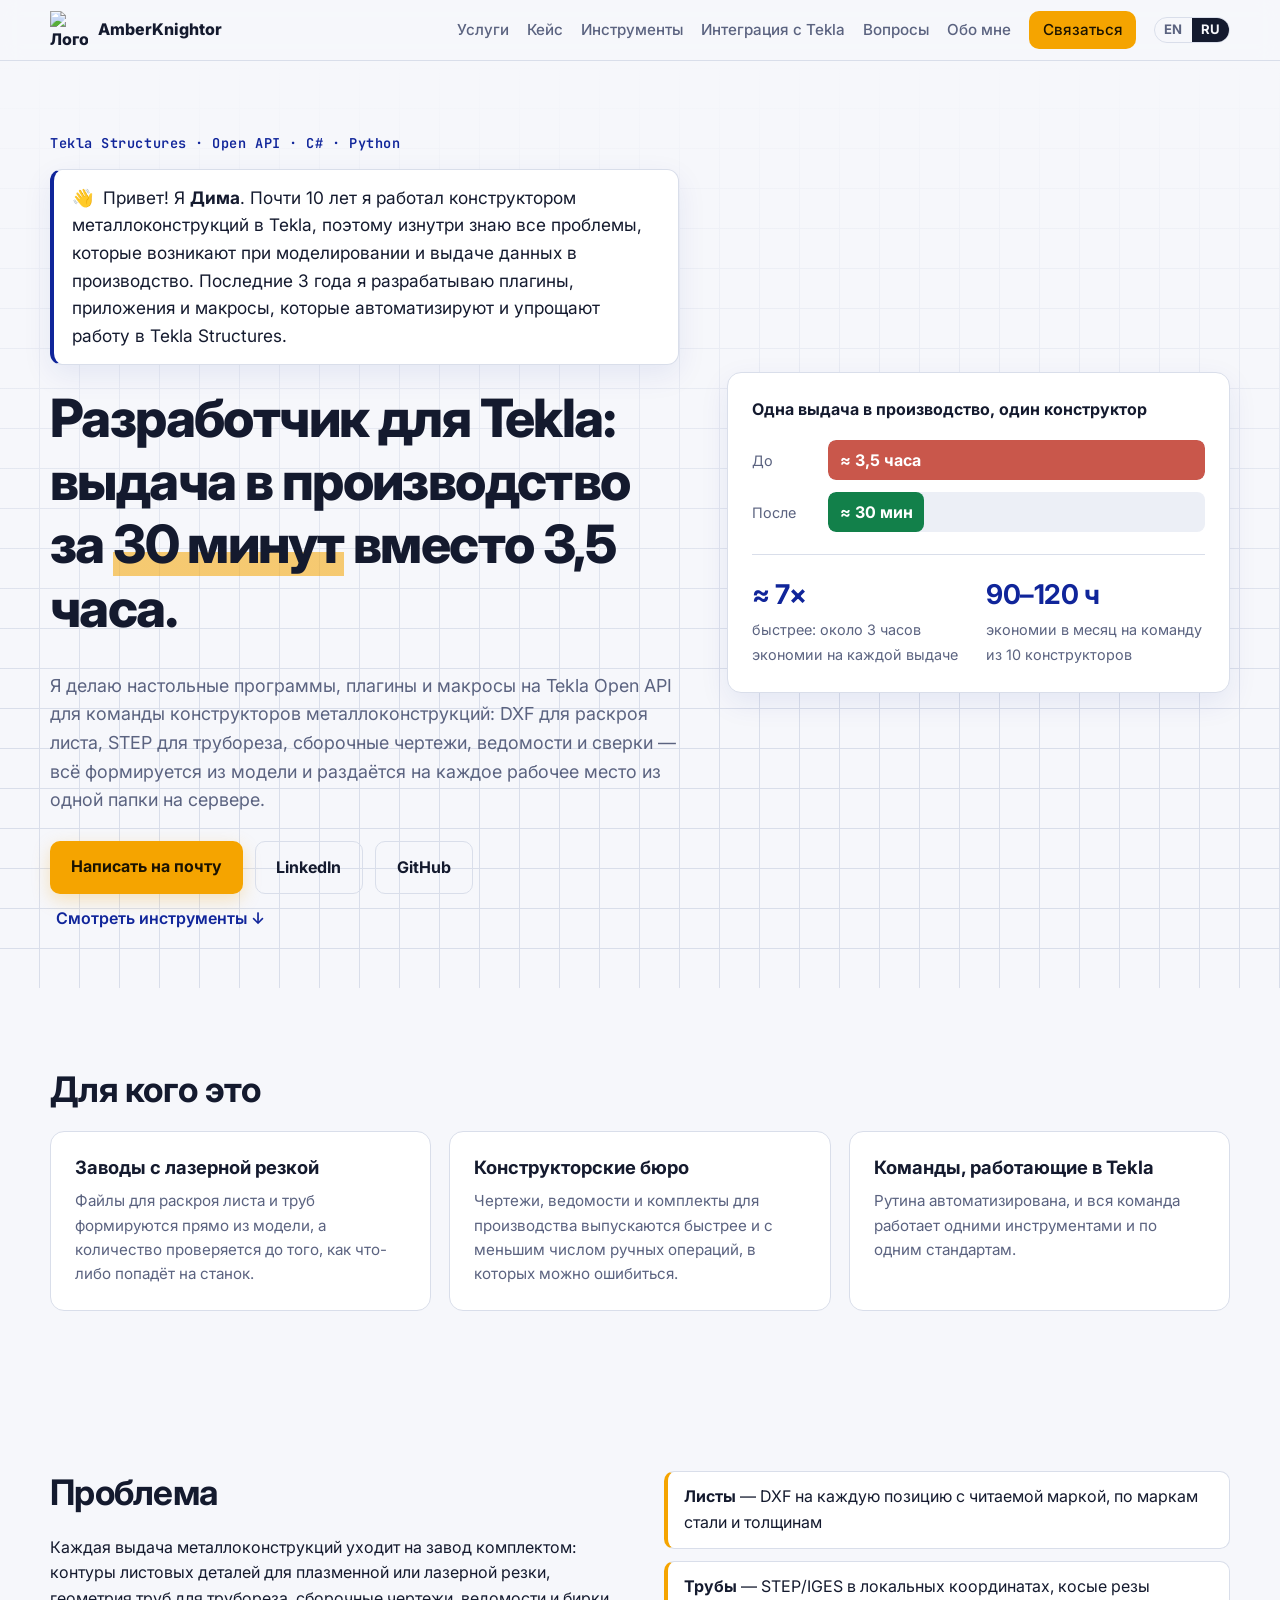
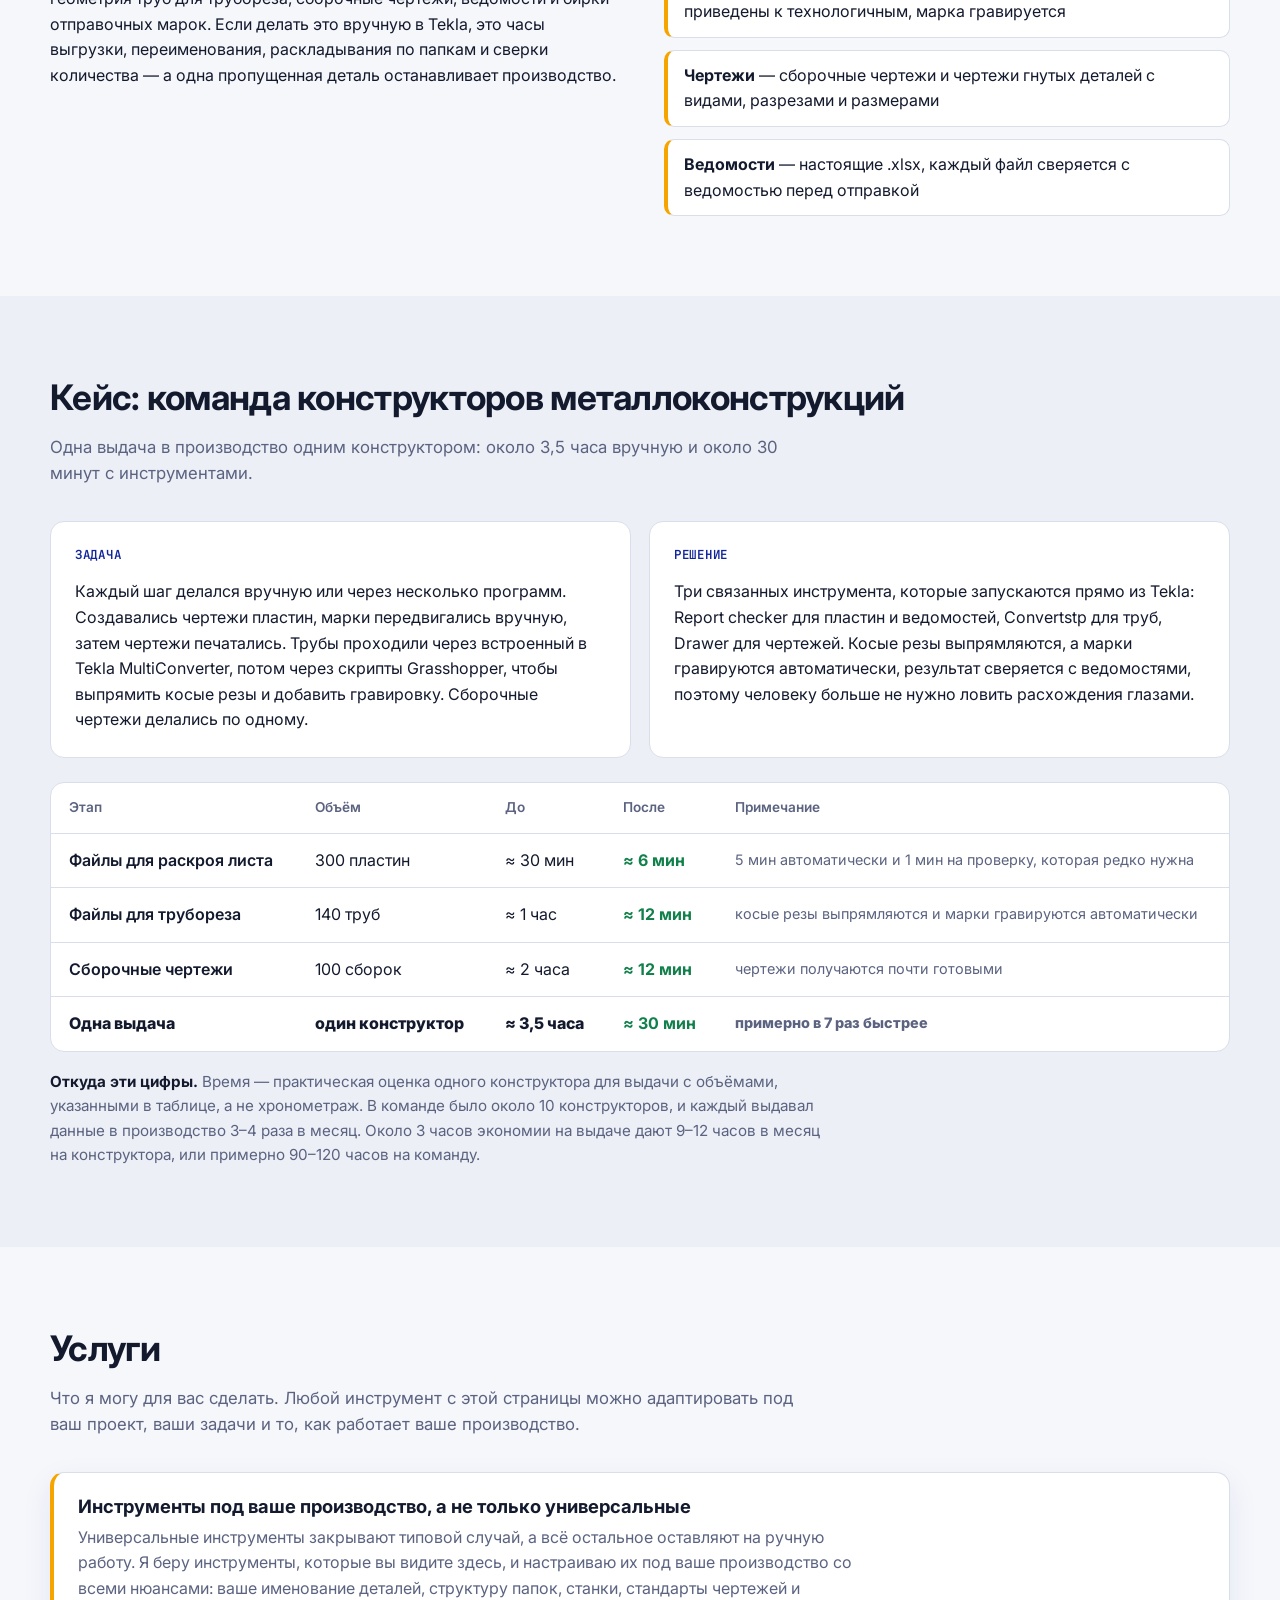
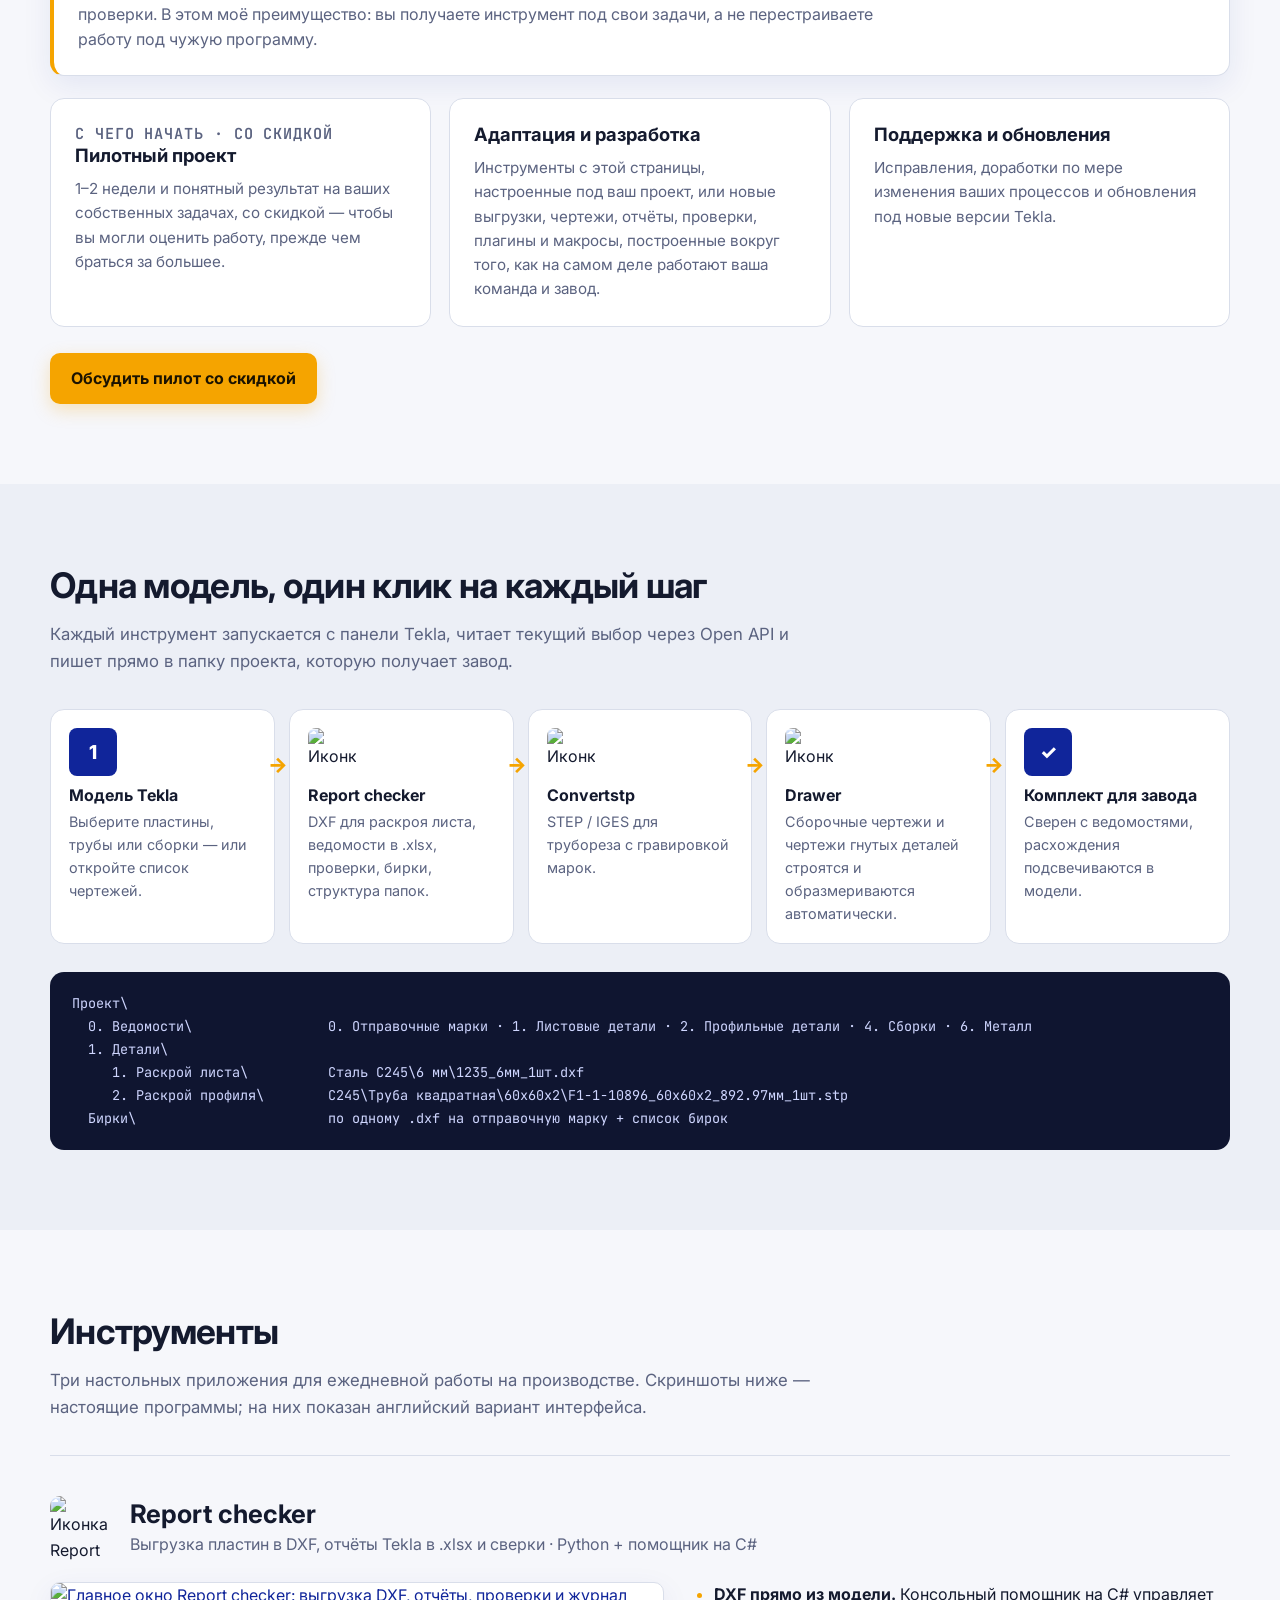
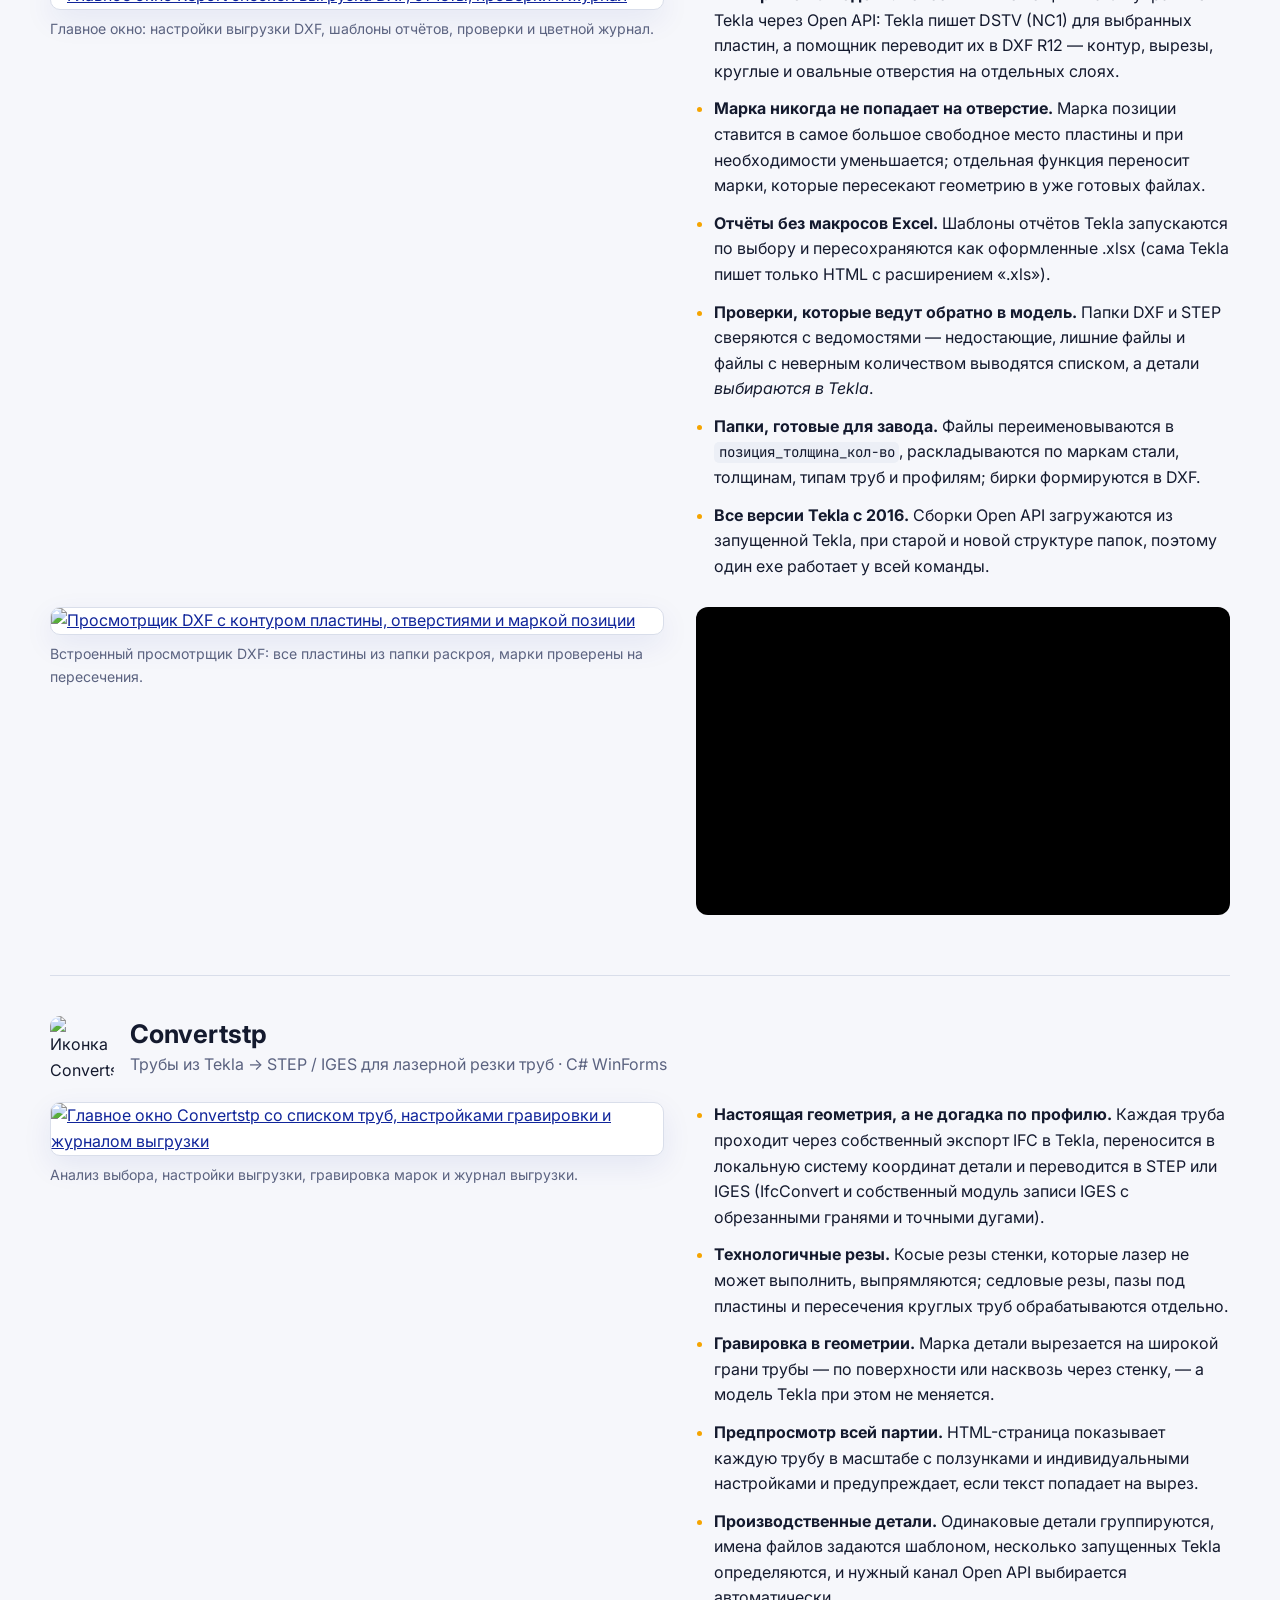
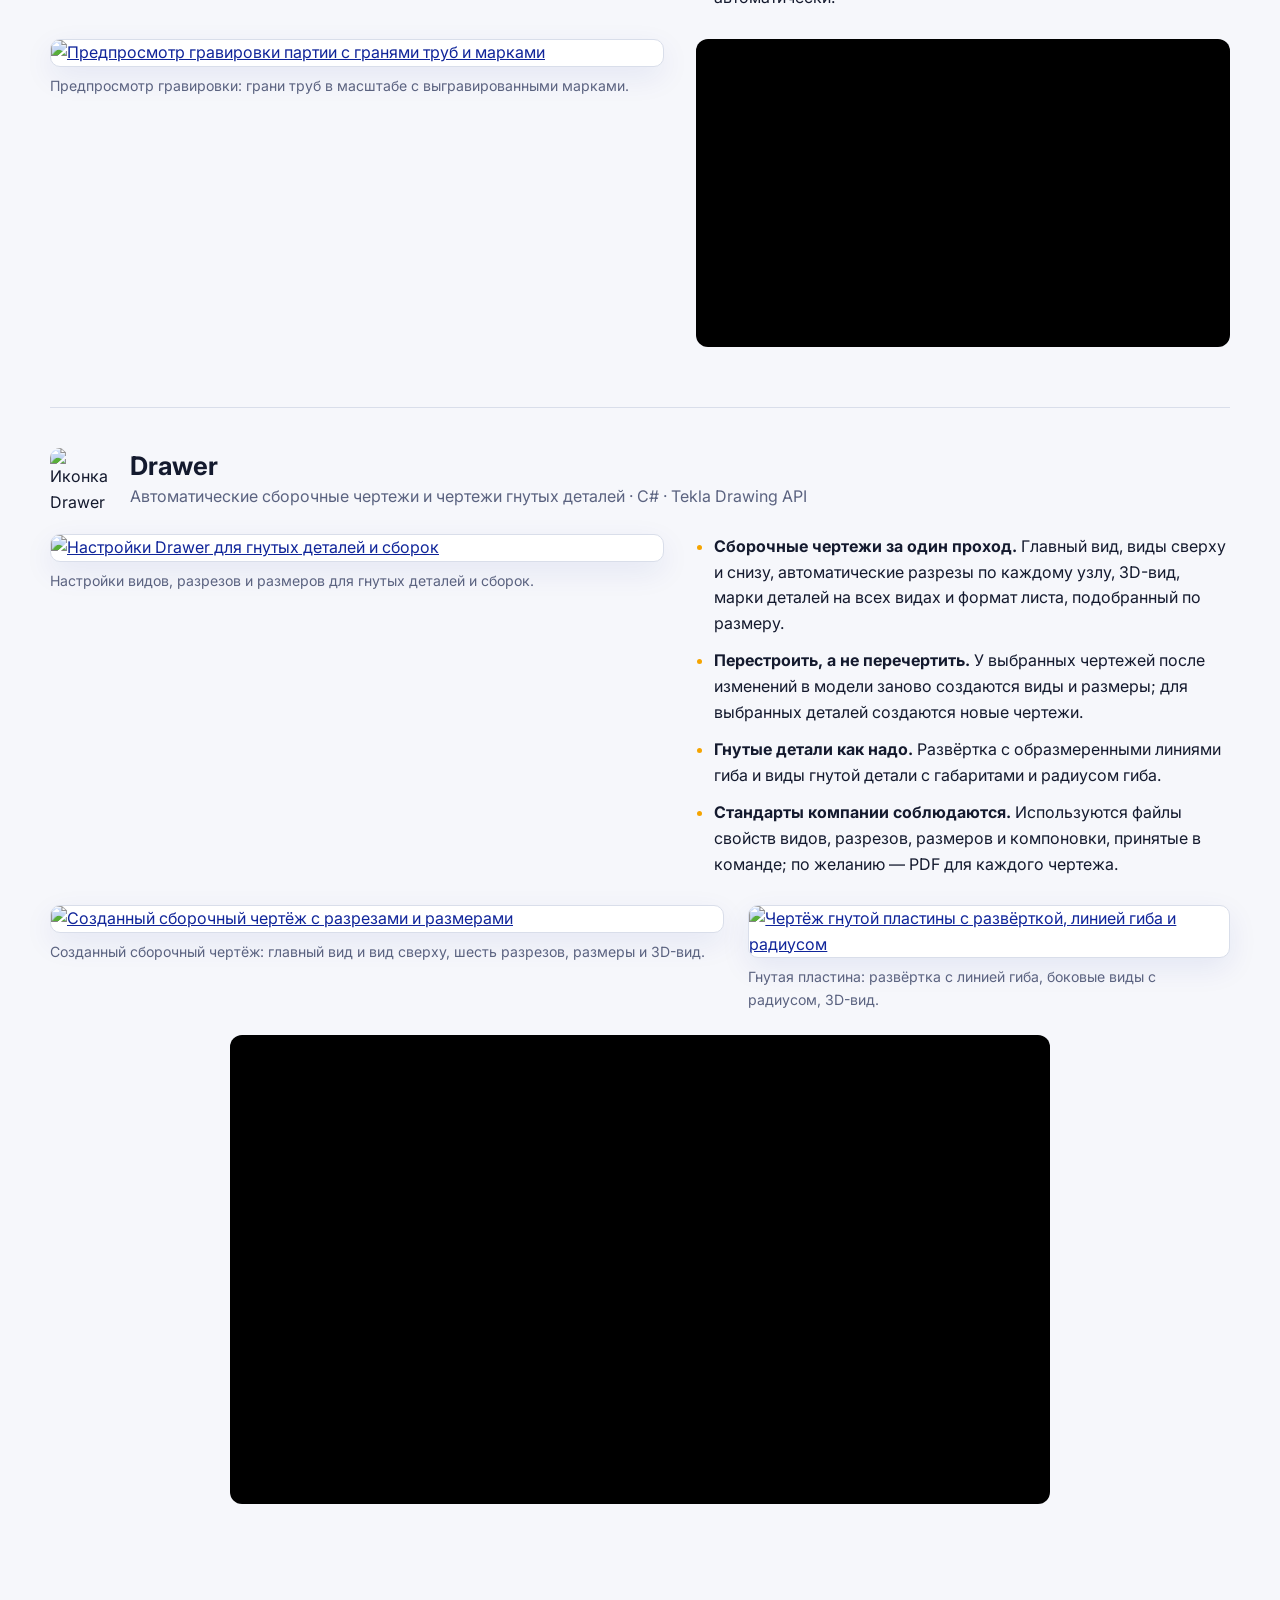
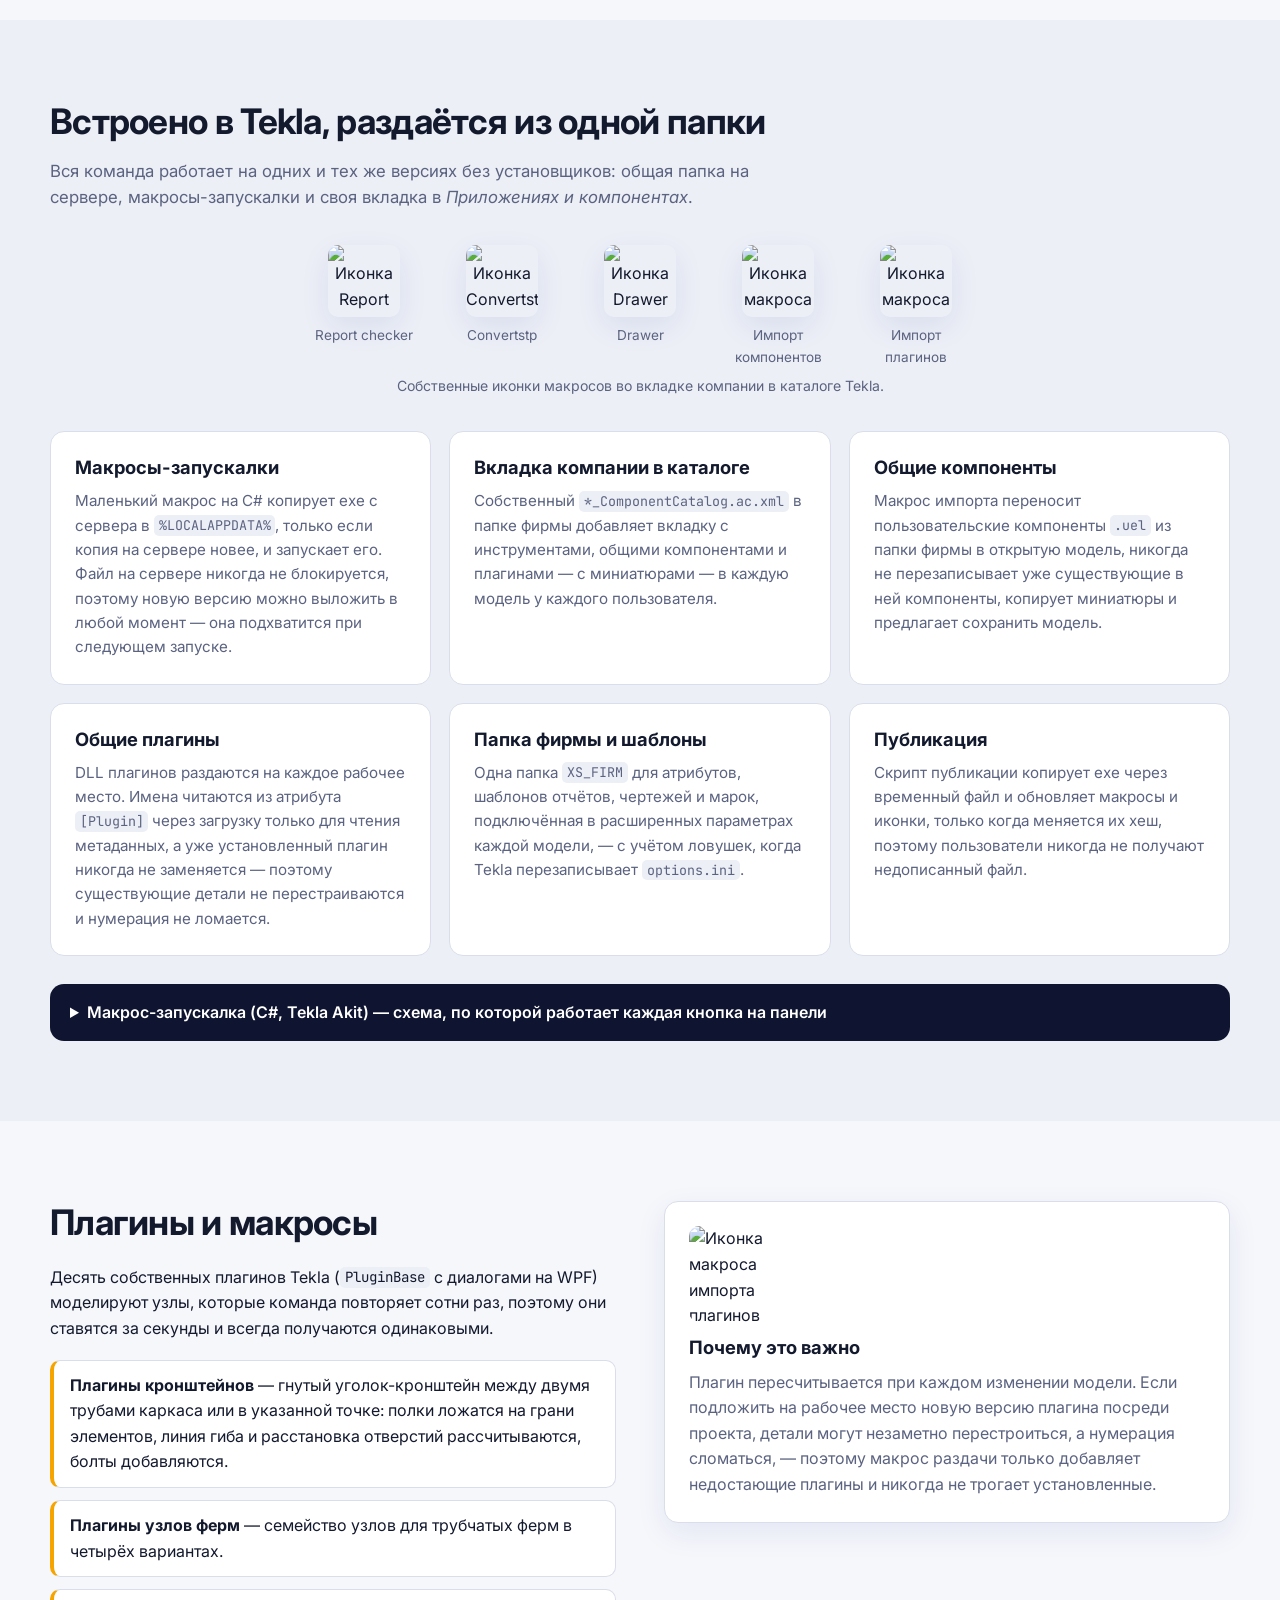
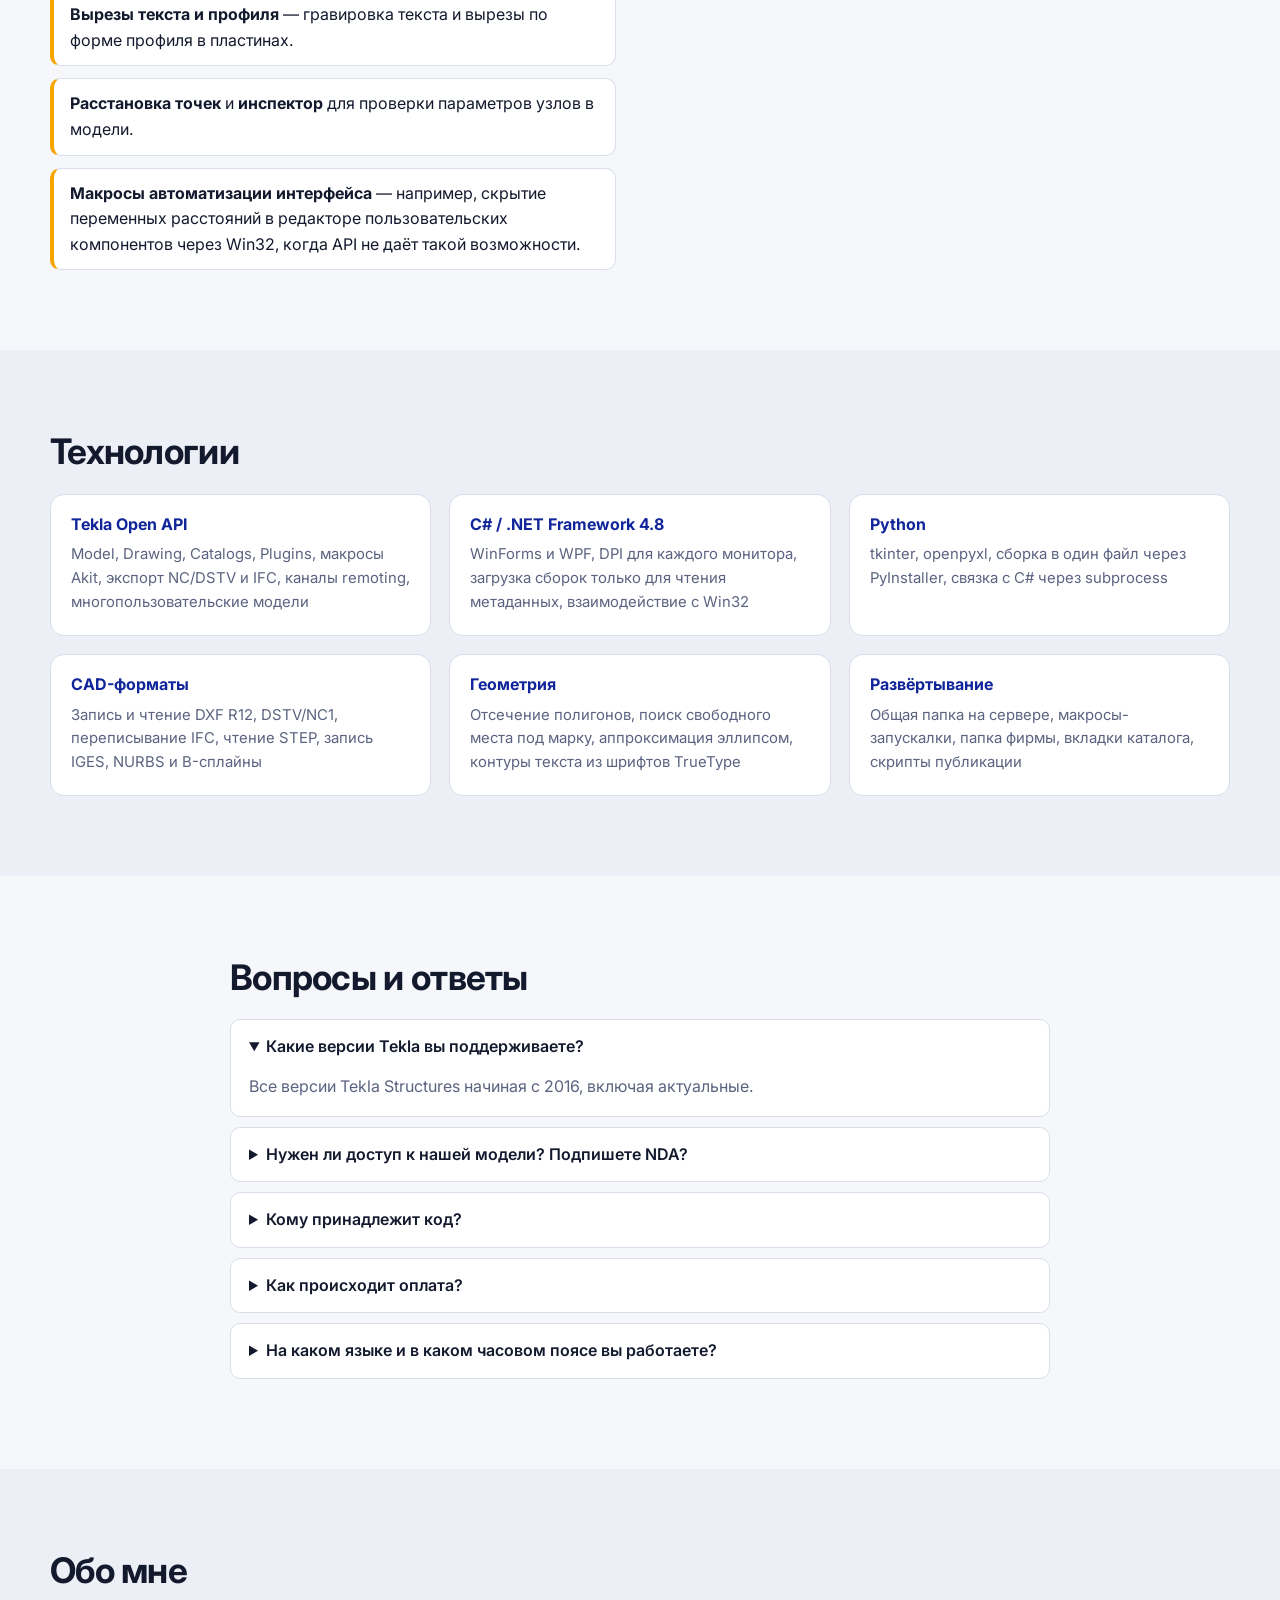
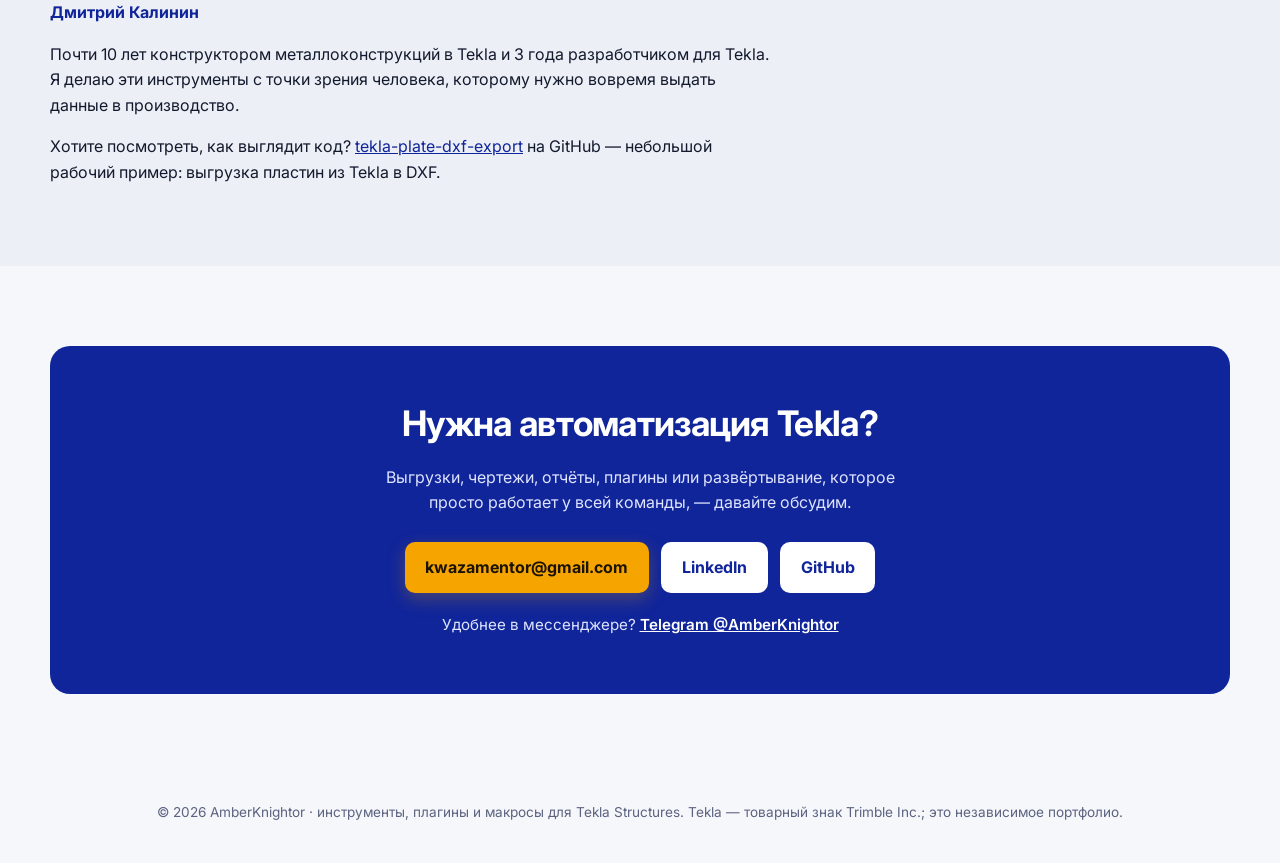
==== ru/index.html @ 1c32ca84 "Russian version with EN/RU switch; release figures set to 30 minutes Co-Authored-By: Claude Opus 5.5" ====
<!doctype html>
<html lang="ru">
<head>
<meta charset="utf-8">
<meta name="viewport" content="width=device-width, initial-scale=1">
<title>AmberKnightor — разработчик для Tekla Structures</title>
<meta name="description" content="Инструменты, плагины и макросы на Tekla Open API, которые сокращают выдачу в производство примерно с 3,5 часа до 30 минут на одного конструктора.">
<meta property="og:title" content="AmberKnightor — разработчик для Tekla Structures">
<meta property="og:description" content="Инструменты, плагины и макросы на Tekla Open API: выдача в производство примерно за 30 минут вместо 3,5 часа на одного конструктора.">
<link rel="canonical" href="https://amberknightor.github.io/ru/">
<link rel="alternate" hreflang="en" href="https://amberknightor.github.io/">
<link rel="alternate" hreflang="ru" href="https://amberknightor.github.io/ru/">
<link rel="alternate" hreflang="x-default" href="https://amberknightor.github.io/">
<meta property="og:url" content="https://amberknightor.github.io/ru/">
<meta property="og:image" content="https://amberknightor.github.io/assets/img/og-card-ru.png">
<meta property="og:image:width" content="1200">
<meta property="og:image:height" content="630">
<meta property="og:image:alt" content="AmberKnightor, разработчик для Tekla Structures: выдача в производство за 30 минут вместо 3,5 часа">
<meta property="og:type" content="website">
<meta property="og:locale" content="ru_RU">
<meta property="og:locale:alternate" content="en_US">
<meta name="twitter:card" content="summary_large_image">
<link rel="icon" href="../favicon.ico" sizes="32x32">
<link rel="icon" href="../assets/img/logo-ak.svg" type="image/svg+xml">
<link rel="apple-touch-icon" href="../assets/img/apple-touch-icon.png">
<link rel="preconnect" href="https://fonts.googleapis.com">
<link rel="preconnect" href="https://fonts.gstatic.com" crossorigin>
<link href="https://fonts.googleapis.com/css2?family=Inter:wght@400;500;600;700;800&family=JetBrains+Mono:wght@400;600&display=swap" rel="stylesheet">
<link rel="stylesheet" href="../assets/css/style.css">
</head>
<body>

<header class="nav">
  <div class="wrap nav-row">
    <a class="brand" href="#top"><img class="brand-logo" src="../assets/img/logo-ak.svg" alt="Логотип AK" width="38" height="38"> <span class="brand-name">AmberKnightor</span></a>
    <nav class="nav-links">
      <a href="#services">Услуги</a>
      <a href="#case">Кейс</a>
      <a href="#tools">Инструменты</a>
      <a href="#tekla">Интеграция с Tekla</a>
      <a href="#faq">Вопросы</a>
      <a href="#about">Обо мне</a>
      <a class="btn btn-small" href="#contact">Связаться</a>
      <span class="lang-switch" aria-label="Язык"><a href="../" hreflang="en" lang="en" title="English version">EN</a><span aria-current="true">RU</span></span>
    </nav>
  </div>
</header>

<main id="top">

<!-- ============================================================ HERO -->
<section class="hero">
  <div class="wrap hero-grid">
    <div>
      <p class="eyebrow">Tekla Structures · Open API · C# · Python</p>
      <p class="intro"><span class="wave" aria-hidden="true">👋</span> Привет! Я <b>Дима</b>. Почти 10 лет я работал
        конструктором металлоконструкций в Tekla, поэтому изнутри знаю все проблемы, которые возникают при
        моделировании и выдаче данных в производство. Последние 3 года я разрабатываю плагины, приложения и
        макросы, которые автоматизируют и упрощают работу в Tekla Structures.</p>
      <h1>Разработчик для Tekla: выдача в производство за <span class="hl">30 минут</span> вместо 3,5 часа.</h1>
      <p class="lead">Я делаю настольные программы, плагины и макросы на Tekla Open API для команды
        конструкторов металлоконструкций: DXF для раскроя листа, STEP для трубореза, сборочные чертежи, ведомости
        и сверки — всё формируется из модели и раздаётся на каждое рабочее место из одной папки на сервере.</p>
      <div class="hero-cta">
        <a class="btn" href="mailto:kwazamentor@gmail.com">Написать на почту</a>
        <a class="btn btn-ghost" href="https://www.linkedin.com/in/dmitriy-kalinin-3915b3165/" target="_blank" rel="noopener">LinkedIn</a>
        <a class="btn btn-ghost" href="https://github.com/AmberKnightor" target="_blank" rel="noopener">GitHub</a>
        <a class="cta-link" href="#tools">Смотреть инструменты ↓</a>
      </div>
    </div>

    <div class="impact card">
      <p class="impact-title">Одна выдача в производство, один конструктор</p>
      <div class="bar-row">
        <span class="bar-label">До</span>
        <div class="bar"><div class="bar-fill before" style="--w:100%"><span>≈ 3,5 часа</span></div></div>
      </div>
      <div class="bar-row">
        <span class="bar-label">После</span>
        <div class="bar"><div class="bar-fill after" style="--w:14%"><span>≈ 30 мин</span></div></div>
      </div>
      <div class="impact-stats">
        <div><strong>≈ 7×</strong><span>быстрее: около 3 часов экономии на каждой выдаче</span></div>
        <div><strong>90–120 ч</strong><span>экономии в месяц на команду из 10 конструкторов</span></div>
      </div>
    </div>
  </div>
</section>

<!-- ============================================================ AUDIENCE -->
<section class="section" id="audience">
  <div class="wrap">
    <h2>Для кого это</h2>
    <div class="cards">
      <div class="card">
        <h3>Заводы с лазерной резкой</h3>
        <p>Файлы для раскроя листа и труб формируются прямо из модели, а количество проверяется до того, как
          что-либо попадёт на станок.</p>
      </div>
      <div class="card">
        <h3>Конструкторские бюро</h3>
        <p>Чертежи, ведомости и комплекты для производства выпускаются быстрее и с меньшим числом ручных
          операций, в которых можно ошибиться.</p>
      </div>
      <div class="card">
        <h3>Команды, работающие в Tekla</h3>
        <p>Рутина автоматизирована, и вся команда работает одними инструментами и по одним стандартам.</p>
      </div>
    </div>
  </div>
</section>

<!-- ============================================================ PROBLEM -->
<section class="section" id="problem">
  <div class="wrap two-col">
    <div>
      <h2>Проблема</h2>
      <p>Каждая выдача металлоконструкций уходит на завод комплектом: контуры листовых деталей для
        плазменной или лазерной резки, геометрия труб для трубореза, сборочные чертежи, ведомости и бирки
        отправочных марок. Если делать это вручную в Tekla, это часы выгрузки, переименования, раскладывания по
        папкам и сверки количества — а одна пропущенная деталь останавливает производство.</p>
    </div>
    <ul class="checklist">
      <li><b>Листы</b> — DXF на каждую позицию с читаемой маркой, по маркам стали и толщинам</li>
      <li><b>Трубы</b> — STEP/IGES в локальных координатах, косые резы приведены к технологичным, марка гравируется</li>
      <li><b>Чертежи</b> — сборочные чертежи и чертежи гнутых деталей с видами, разрезами и размерами</li>
      <li><b>Ведомости</b> — настоящие .xlsx, каждый файл сверяется с ведомостью перед отправкой</li>
    </ul>
  </div>
</section>

<!-- ============================================================ CASE STUDY -->
<section class="section alt" id="case">
  <div class="wrap">
    <h2>Кейс: команда конструкторов металлоконструкций</h2>
    <p class="section-lead">Одна выдача в производство одним конструктором: около 3,5 часа вручную и около 30 минут с инструментами.</p>
    <div class="case-steps">
      <div class="card">
        <p class="case-label">Задача</p>
        <p>Каждый шаг делался вручную или через несколько программ. Создавались чертежи пластин, марки
          передвигались вручную, затем чертежи печатались. Трубы проходили через встроенный в Tekla MultiConverter,
          потом через скрипты Grasshopper, чтобы выпрямить косые резы и добавить гравировку. Сборочные чертежи
          делались по одному.</p>
      </div>
      <div class="card">
        <p class="case-label">Решение</p>
        <p>Три связанных инструмента, которые запускаются прямо из Tekla: Report checker для пластин и ведомостей,
          Convertstp для труб, Drawer для чертежей. Косые резы выпрямляются, а марки гравируются автоматически,
          результат сверяется с ведомостями, поэтому человеку больше не нужно ловить расхождения глазами.</p>
      </div>
    </div>
    <div class="table-wrap">
      <table class="case-table">
        <thead>
          <tr><th scope="col">Этап</th><th scope="col">Объём</th><th scope="col">До</th><th scope="col">После</th><th scope="col">Примечание</th></tr>
        </thead>
        <tbody>
          <tr><th scope="row">Файлы для раскроя листа</th><td>300 пластин</td><td>≈ 30 мин</td><td class="after">≈ 6 мин</td><td class="note">5 мин автоматически и 1 мин на проверку, которая редко нужна</td></tr>
          <tr><th scope="row">Файлы для трубореза</th><td>140 труб</td><td>≈ 1 час</td><td class="after">≈ 12 мин</td><td class="note">косые резы выпрямляются и марки гравируются автоматически</td></tr>
          <tr><th scope="row">Сборочные чертежи</th><td>100 сборок</td><td>≈ 2 часа</td><td class="after">≈ 12 мин</td><td class="note">чертежи получаются почти готовыми</td></tr>
        </tbody>
        <tfoot>
          <tr><th scope="row">Одна выдача</th><td>один конструктор</td><td>≈ 3,5 часа</td><td class="after">≈ 30 мин</td><td class="note">примерно в 7 раз быстрее</td></tr>
        </tfoot>
      </table>
    </div>
    <p class="case-note"><b>Откуда эти цифры.</b> Время — практическая оценка одного конструктора для выдачи
      с объёмами, указанными в таблице, а не хронометраж. В команде было около 10 конструкторов, и каждый выдавал
      данные в производство 3–4 раза в месяц. Около 3 часов экономии на выдаче дают 9–12 часов в месяц на
      конструктора, или примерно 90–120 часов на команду.</p>
  </div>
</section>

<!-- ============================================================ SERVICES -->
<section class="section" id="services">
  <div class="wrap">
    <h2>Услуги</h2>
    <p class="section-lead">Что я могу для вас сделать. Любой инструмент с этой страницы можно адаптировать под
      ваш проект, ваши задачи и то, как работает ваше производство.</p>
    <div class="advantage">
      <h3>Инструменты под ваше производство, а не только универсальные</h3>
      <p>Универсальные инструменты закрывают типовой случай, а всё остальное оставляют на ручную работу. Я беру
        инструменты, которые вы видите здесь, и настраиваю их под ваше производство со всеми нюансами: ваше
        именование деталей, структуру папок, станки, стандарты чертежей и проверки. В этом моё преимущество:
        вы получаете инструмент под свои задачи, а не перестраиваете работу под чужую программу.</p>
    </div>
    <div class="cards">
      <div class="card service">
        <p class="case-label">С чего начать · со скидкой</p>
        <h3>Пилотный проект</h3>
        <p>1–2 недели и понятный результат на ваших собственных задачах, со скидкой — чтобы вы могли оценить
          работу, прежде чем браться за большее.</p>
      </div>
      <div class="card service">
        <h3>Адаптация и разработка</h3>
        <p>Инструменты с этой страницы, настроенные под ваш проект, или новые выгрузки, чертежи, отчёты,
          проверки, плагины и макросы, построенные вокруг того, как на самом деле работают ваша команда и завод.</p>
      </div>
      <div class="card service">
        <h3>Поддержка и обновления</h3>
        <p>Исправления, доработки по мере изменения ваших процессов и обновления под новые версии Tekla.</p>
      </div>
    </div>
    <p class="service-cta"><a class="btn" href="mailto:kwazamentor@gmail.com?subject=%D0%9F%D0%B8%D0%BB%D0%BE%D1%82%D0%BD%D1%8B%D0%B9%20%D0%BF%D1%80%D0%BE%D0%B5%D0%BA%D1%82%20Tekla">Обсудить пилот со скидкой</a></p>
  </div>
</section>

<!-- ============================================================ WORKFLOW -->
<section class="section alt" id="workflow">
  <div class="wrap">
    <h2>Одна модель, один клик на каждый шаг</h2>
    <p class="section-lead">Каждый инструмент запускается с панели Tekla, читает текущий выбор через Open API
      и пишет прямо в папку проекта, которую получает завод.</p>
    <div class="pipeline">
      <div class="stage">
        <span class="stage-num">1</span>
        <h3>Модель Tekla</h3>
        <p>Выберите пластины, трубы или сборки — или откройте список чертежей.</p>
      </div>
      <div class="stage">
        <img src="../assets/img/icon-report-checker.png" alt="Иконка Report checker" width="48" height="48">
        <h3>Report checker</h3>
        <p>DXF для раскроя листа, ведомости в .xlsx, проверки, бирки, структура папок.</p>
      </div>
      <div class="stage">
        <img src="../assets/img/icon-convertstp.png" alt="Иконка Convertstp" width="48" height="48">
        <h3>Convertstp</h3>
        <p>STEP / IGES для трубореза с гравировкой марок.</p>
      </div>
      <div class="stage">
        <img src="../assets/img/icon-drawer.png" alt="Иконка Drawer" width="48" height="48">
        <h3>Drawer</h3>
        <p>Сборочные чертежи и чертежи гнутых деталей строятся и образмериваются автоматически.</p>
      </div>
      <div class="stage">
        <span class="stage-num">✓</span>
        <h3>Комплект для завода</h3>
        <p>Сверен с ведомостями, расхождения подсвечиваются в модели.</p>
      </div>
    </div>
<pre class="tree"><code>Проект\
  0. Ведомости\                 0. Отправочные марки · 1. Листовые детали · 2. Профильные детали · 4. Сборки · 6. Металл
  1. Детали\
     1. Раскрой листа\          Сталь С245\6 мм\1235_6мм_1шт.dxf
     2. Раскрой профиля\        С245\Труба квадратная\60x60x2\F1-1-10896_60x60x2_892.97мм_1шт.stp
  Бирки\                        по одному .dxf на отправочную марку + список бирок</code></pre>
  </div>
</section>

<!-- ============================================================ TOOLS -->
<section class="section" id="tools">
  <div class="wrap">
    <h2>Инструменты</h2>
    <p class="section-lead">Три настольных приложения для ежедневной работы на производстве. Скриншоты ниже —
      настоящие программы; на них показан английский вариант интерфейса.</p>
  </div>

  <!-- Report checker -->
  <article class="tool wrap" id="report-checker">
    <div class="tool-head">
      <img src="../assets/img/icon-report-checker.png" alt="Иконка Report checker" width="64" height="64">
      <div>
        <h3>Report checker</h3>
        <p class="tool-sub">Выгрузка пластин в DXF, отчёты Tekla в .xlsx и сверки · Python + помощник на C#</p>
      </div>
    </div>
    <div class="tool-grid">
      <figure class="shot">
        <a href="../assets/img/otchet-ui.png" class="zoom"><img src="../assets/img/otchet-ui.png" alt="Главное окно Report checker: выгрузка DXF, отчёты, проверки и журнал" loading="lazy"></a>
        <figcaption>Главное окно: настройки выгрузки DXF, шаблоны отчётов, проверки и цветной журнал.</figcaption>
      </figure>
      <div class="tool-text">
        <ul class="features">
          <li><b>DXF прямо из модели.</b> Консольный помощник на C# управляет Tekla через Open API: Tekla пишет
            DSTV (NC1) для выбранных пластин, а помощник переводит их в DXF R12 — контур, вырезы, круглые и
            овальные отверстия на отдельных слоях.</li>
          <li><b>Марка никогда не попадает на отверстие.</b> Марка позиции ставится в самое большое свободное
            место пластины и при необходимости уменьшается; отдельная функция переносит марки, которые
            пересекают геометрию в уже готовых файлах.</li>
          <li><b>Отчёты без макросов Excel.</b> Шаблоны отчётов Tekla запускаются по выбору и пересохраняются как
            оформленные .xlsx (сама Tekla пишет только HTML с расширением «.xls»).</li>
          <li><b>Проверки, которые ведут обратно в модель.</b> Папки DXF и STEP сверяются с ведомостями —
            недостающие, лишние файлы и файлы с неверным количеством выводятся списком, а детали
            <i>выбираются в Tekla</i>.</li>
          <li><b>Папки, готовые для завода.</b> Файлы переименовываются в <code>позиция_толщина_кол-во</code>,
            раскладываются по маркам стали, толщинам, типам труб и профилям; бирки формируются в DXF.</li>
          <li><b>Все версии Tekla с 2016.</b> Сборки Open API загружаются из запущенной Tekla, при старой и
            новой структуре папок, поэтому один exe работает у всей команды.</li>
        </ul>
      </div>
    </div>
    <div class="tool-grid reverse">
      <figure class="shot">
        <a href="../assets/img/otchet-viewer.png" class="zoom"><img src="../assets/img/otchet-viewer.png" alt="Просмотрщик DXF с контуром пластины, отверстиями и маркой позиции" loading="lazy"></a>
        <figcaption>Встроенный просмотрщик DXF: все пластины из папки раскроя, марки проверены на пересечения.</figcaption>
      </figure>
      <div class="video-slot has-video"><iframe src="https://www.youtube-nocookie.com/embed/R72VR7GYjIA" title="Report checker: выгрузка пластин в DXF, ведомости в Excel и автоматические проверки" loading="lazy" referrerpolicy="strict-origin-when-cross-origin" allow="accelerometer; encrypted-media; gyroscope; picture-in-picture" allowfullscreen></iframe></div>
    </div>
  </article>

  <!-- Convertstp -->
  <article class="tool wrap" id="convertstp">
    <div class="tool-head">
      <img src="../assets/img/icon-convertstp.png" alt="Иконка Convertstp" width="64" height="64">
      <div>
        <h3>Convertstp</h3>
        <p class="tool-sub">Трубы из Tekla → STEP / IGES для лазерной резки труб · C# WinForms</p>
      </div>
    </div>
    <div class="tool-grid">
      <figure class="shot">
        <a href="../assets/img/convertstp-ui.png" class="zoom"><img src="../assets/img/convertstp-ui.png" alt="Главное окно Convertstp со списком труб, настройками гравировки и журналом выгрузки" loading="lazy"></a>
        <figcaption>Анализ выбора, настройки выгрузки, гравировка марок и журнал выгрузки.</figcaption>
      </figure>
      <div class="tool-text">
        <ul class="features">
          <li><b>Настоящая геометрия, а не догадка по профилю.</b> Каждая труба проходит через собственный
            экспорт IFC в Tekla, переносится в локальную систему координат детали и переводится в STEP или IGES
            (IfcConvert и собственный модуль записи IGES с обрезанными гранями и точными дугами).</li>
          <li><b>Технологичные резы.</b> Косые резы стенки, которые лазер не может выполнить, выпрямляются;
            седловые резы, пазы под пластины и пересечения круглых труб обрабатываются отдельно.</li>
          <li><b>Гравировка в геометрии.</b> Марка детали вырезается на широкой грани трубы — по поверхности
            или насквозь через стенку, — а модель Tekla при этом не меняется.</li>
          <li><b>Предпросмотр всей партии.</b> HTML-страница показывает каждую трубу в масштабе с ползунками
            и индивидуальными настройками и предупреждает, если текст попадает на вырез.</li>
          <li><b>Производственные детали.</b> Одинаковые детали группируются, имена файлов задаются шаблоном,
            несколько запущенных Tekla определяются, и нужный канал Open API выбирается автоматически.</li>
        </ul>
      </div>
    </div>
    <div class="tool-grid reverse">
      <figure class="shot">
        <a href="../assets/img/convertstp-engraving.png" class="zoom"><img src="../assets/img/convertstp-engraving.png" alt="Предпросмотр гравировки партии с гранями труб и марками" loading="lazy"></a>
        <figcaption>Предпросмотр гравировки: грани труб в масштабе с выгравированными марками.</figcaption>
      </figure>
      <div class="video-slot has-video"><iframe src="https://www.youtube-nocookie.com/embed/OGKl_QOARAg" title="Convertstp: трубы из Tekla в STEP и IGES с гравировкой марок" loading="lazy" referrerpolicy="strict-origin-when-cross-origin" allow="accelerometer; encrypted-media; gyroscope; picture-in-picture" allowfullscreen></iframe></div>
    </div>
  </article>

  <!-- Drawer -->
  <article class="tool wrap" id="drawer">
    <div class="tool-head">
      <img src="../assets/img/icon-drawer.png" alt="Иконка Drawer" width="64" height="64">
      <div>
        <h3>Drawer</h3>
        <p class="tool-sub">Автоматические сборочные чертежи и чертежи гнутых деталей · C# · Tekla Drawing API</p>
      </div>
    </div>
    <div class="tool-grid">
      <figure class="shot">
        <a href="../assets/img/drawer-ui.png" class="zoom"><img src="../assets/img/drawer-ui.png" alt="Настройки Drawer для гнутых деталей и сборок" loading="lazy"></a>
        <figcaption>Настройки видов, разрезов и размеров для гнутых деталей и сборок.</figcaption>
      </figure>
      <div class="tool-text">
        <ul class="features">
          <li><b>Сборочные чертежи за один проход.</b> Главный вид, виды сверху и снизу, автоматические разрезы
            по каждому узлу, 3D-вид, марки деталей на всех видах и формат листа, подобранный по размеру.</li>
          <li><b>Перестроить, а не перечертить.</b> У выбранных чертежей после изменений в модели заново
            создаются виды и размеры; для выбранных деталей создаются новые чертежи.</li>
          <li><b>Гнутые детали как надо.</b> Развёртка с образмеренными линиями гиба и виды гнутой детали
            с габаритами и радиусом гиба.</li>
          <li><b>Стандарты компании соблюдаются.</b> Используются файлы свойств видов, разрезов, размеров и
            компоновки, принятые в команде; по желанию — PDF для каждого чертежа.</li>
        </ul>
      </div>
    </div>
    <div class="gallery">
      <figure class="shot">
        <a href="../assets/img/drawer-assembly.png" class="zoom"><img src="../assets/img/drawer-assembly.png" alt="Созданный сборочный чертёж с разрезами и размерами" loading="lazy"></a>
        <figcaption>Созданный сборочный чертёж: главный вид и вид сверху, шесть разрезов, размеры и 3D-вид.</figcaption>
      </figure>
      <figure class="shot">
        <a href="../assets/img/drawer-bent.png" class="zoom"><img src="../assets/img/drawer-bent.png" alt="Чертёж гнутой пластины с развёрткой, линией гиба и радиусом" loading="lazy"></a>
        <figcaption>Гнутая пластина: развёртка с линией гиба, боковые виды с радиусом, 3D-вид.</figcaption>
      </figure>
      <div class="video-slot has-video"><iframe src="https://www.youtube-nocookie.com/embed/fczEOQlvuvE" title="Drawer: автоматические сборочные чертежи и чертежи гнутых деталей в Tekla" loading="lazy" referrerpolicy="strict-origin-when-cross-origin" allow="accelerometer; encrypted-media; gyroscope; picture-in-picture" allowfullscreen></iframe></div>
    </div>
  </article>
</section>

<!-- ============================================================ TEKLA INTEGRATION -->
<section class="section alt" id="tekla">
  <div class="wrap">
    <h2>Встроено в Tekla, раздаётся из одной папки</h2>
    <p class="section-lead">Вся команда работает на одних и тех же версиях без установщиков: общая папка на
      сервере, макросы-запускалки и своя вкладка в <i>Приложениях и компонентах</i>.</p>

    <div class="icons-row">
      <figure><img src="../assets/img/icon-report-checker.png" alt="Иконка Report checker" width="72" height="72"><figcaption>Report checker</figcaption></figure>
      <figure><img src="../assets/img/icon-convertstp.png" alt="Иконка Convertstp" width="72" height="72"><figcaption>Convertstp</figcaption></figure>
      <figure><img src="../assets/img/icon-drawer.png" alt="Иконка Drawer" width="72" height="72"><figcaption>Drawer</figcaption></figure>
      <figure><img src="../assets/img/icon-import-components.png" alt="Иконка макроса импорта компонентов" width="72" height="72"><figcaption>Импорт компонентов</figcaption></figure>
      <figure><img src="../assets/img/icon-import-plugins.png" alt="Иконка макроса импорта плагинов" width="72" height="72"><figcaption>Импорт плагинов</figcaption></figure>
    </div>
    <p class="caption-center">Собственные иконки макросов во вкладке компании в каталоге Tekla.</p>

    <div class="cards">
      <div class="card">
        <h3>Макросы-запускалки</h3>
        <p>Маленький макрос на C# копирует exe с сервера в <code>%LOCALAPPDATA%</code>, только если копия на
          сервере новее, и запускает его. Файл на сервере никогда не блокируется, поэтому новую версию можно
          выложить в любой момент — она подхватится при следующем запуске.</p>
      </div>
      <div class="card">
        <h3>Вкладка компании в каталоге</h3>
        <p>Собственный <code>*_ComponentCatalog.ac.xml</code> в папке фирмы добавляет вкладку с инструментами,
          общими компонентами и плагинами — с миниатюрами — в каждую модель у каждого пользователя.</p>
      </div>
      <div class="card">
        <h3>Общие компоненты</h3>
        <p>Макрос импорта переносит пользовательские компоненты <code>.uel</code> из папки фирмы в открытую
          модель, никогда не перезаписывает уже существующие в ней компоненты, копирует миниатюры и предлагает
          сохранить модель.</p>
      </div>
      <div class="card">
        <h3>Общие плагины</h3>
        <p>DLL плагинов раздаются на каждое рабочее место. Имена читаются из атрибута
          <code>[Plugin]</code> через загрузку только для чтения метаданных, а уже установленный плагин никогда
          не заменяется — поэтому существующие детали не перестраиваются и нумерация не ломается.</p>
      </div>
      <div class="card">
        <h3>Папка фирмы и шаблоны</h3>
        <p>Одна папка <code>XS_FIRM</code> для атрибутов, шаблонов отчётов, чертежей и марок, подключённая
          в расширенных параметрах каждой модели, — с учётом ловушек, когда Tekla перезаписывает
          <code>options.ini</code>.</p>
      </div>
      <div class="card">
        <h3>Публикация</h3>
        <p>Скрипт публикации копирует exe через временный файл и обновляет макросы и иконки, только когда меняется
          их хеш, поэтому пользователи никогда не получают недописанный файл.</p>
      </div>
    </div>

    <details class="code-block">
      <summary>Макрос-запускалка (C#, Tekla Akit) — схема, по которой работает каждая кнопка на панели</summary>
<pre><code><span class="c">// Запускает инструмент из общей папки макросов. Exe копируется в
// %LOCALAPPDATA% и запускается оттуда, поэтому копия на сервере не блокируется
// и её можно заменить в любой момент.</span>
<span class="k">public static void</span> Run(Tekla.Technology.Akit.IScript akit)
{
    <span class="k">string</span> localDir = Path.Combine(Environment.GetFolderPath(
        Environment.SpecialFolder.LocalApplicationData), AppName);
    <span class="k">string</span> localExe = Path.Combine(localDir, AppName + <span class="s">".exe"</span>);
    <span class="k">try</span>
    {
        Directory.CreateDirectory(localDir);
        <span class="k">if</span> (NeedsUpdate(ServerExe, localExe))
        {
            <span class="c">// сначала во временный файл: обрыв сети не испортит рабочую копию</span>
            <span class="k">string</span> temp = localExe + <span class="s">".new"</span>;
            File.Copy(ServerExe, temp, <span class="k">true</span>);
            File.SetLastWriteTimeUtc(temp, File.GetLastWriteTimeUtc(ServerExe));
            <span class="k">try</span> { File.Delete(localExe); File.Move(temp, localExe); }
            <span class="k">catch</span> (IOException) { } <span class="c">// старая версия ещё открыта — обновится в следующий раз</span>
        }
    }
    <span class="k">catch</span> (Exception) { } <span class="c">// сервер недоступен — запускаем последнюю скопированную версию</span>
    Process.Start(<span class="k">new</span> ProcessStartInfo(localExe) { WorkingDirectory = localDir, UseShellExecute = <span class="k">true</span> });
}</code></pre>
    </details>
  </div>
</section>

<!-- ============================================================ PLUGINS -->
<section class="section" id="plugins">
  <div class="wrap two-col">
    <div>
      <h2>Плагины и макросы</h2>
      <p>Десять собственных плагинов Tekla (<code>PluginBase</code> с диалогами на WPF) моделируют узлы, которые
        команда повторяет сотни раз, поэтому они ставятся за секунды и всегда получаются одинаковыми.</p>
      <ul class="checklist">
        <li><b>Плагины кронштейнов</b> — гнутый уголок-кронштейн между двумя трубами каркаса или в указанной
          точке: полки ложатся на грани элементов, линия гиба и расстановка отверстий рассчитываются, болты
          добавляются.</li>
        <li><b>Плагины узлов ферм</b> — семейство узлов для трубчатых ферм в четырёх вариантах.</li>
        <li><b>Вырезы текста и профиля</b> — гравировка текста и вырезы по форме профиля в пластинах.</li>
        <li><b>Расстановка точек</b> и <b>инспектор</b> для проверки параметров узлов в модели.</li>
        <li><b>Макросы автоматизации интерфейса</b> — например, скрытие переменных расстояний в редакторе
          пользовательских компонентов через Win32, когда API не даёт такой возможности.</li>
      </ul>
    </div>
    <div class="card plugin-card">
      <img src="../assets/img/icon-import-plugins.png" alt="Иконка макроса импорта плагинов" width="96" height="96">
      <h3>Почему это важно</h3>
      <p>Плагин пересчитывается при каждом изменении модели. Если подложить на рабочее место новую версию
        плагина посреди проекта, детали могут незаметно перестроиться, а нумерация сломаться, — поэтому макрос
        раздачи только добавляет недостающие плагины и никогда не трогает установленные.</p>
    </div>
  </div>
</section>

<!-- ============================================================ STACK -->
<section class="section alt" id="stack">
  <div class="wrap">
    <h2>Технологии</h2>
    <div class="stack">
      <div><h3>Tekla Open API</h3><p>Model, Drawing, Catalogs, Plugins, макросы Akit, экспорт NC/DSTV и IFC,
        каналы remoting, многопользовательские модели</p></div>
      <div><h3>C# / .NET Framework 4.8</h3><p>WinForms и WPF, DPI для каждого монитора, загрузка сборок только
        для чтения метаданных, взаимодействие с Win32</p></div>
      <div><h3>Python</h3><p>tkinter, openpyxl, сборка в один файл через PyInstaller, связка с C# через subprocess</p></div>
      <div><h3>CAD-форматы</h3><p>Запись и чтение DXF R12, DSTV/NC1, переписывание IFC, чтение STEP,
        запись IGES, NURBS и B-сплайны</p></div>
      <div><h3>Геометрия</h3><p>Отсечение полигонов, поиск свободного места под марку, аппроксимация эллипсом,
        контуры текста из шрифтов TrueType</p></div>
      <div><h3>Развёртывание</h3><p>Общая папка на сервере, макросы-запускалки, папка фирмы, вкладки каталога,
        скрипты публикации</p></div>
    </div>
  </div>
</section>

<!-- ============================================================ FAQ -->
<section class="section" id="faq">
  <div class="wrap faq">
    <h2>Вопросы и ответы</h2>
    <details open>
      <summary>Какие версии Tekla вы поддерживаете?</summary>
      <p>Все версии Tekla Structures начиная с 2016, включая актуальные.</p>
    </details>
    <details>
      <summary>Нужен ли доступ к нашей модели? Подпишете NDA?</summary>
      <p>Для пилота нужны только данные по задаче, которую он охватывает, — не обязательно вся модель. Если ваши
        данные конфиденциальны, напишите об этом в первом сообщении, и мы согласуем NDA до того, как вы что-либо
        пришлёте.</p>
    </details>
    <details>
      <summary>Кому принадлежит код?</summary>
      <p>Права собственности и использования согласуются письменно до начала работы.</p>
    </details>
    <details>
      <summary>Как происходит оплата?</summary>
      <p>Объём работ, цена и условия оплаты согласуются для каждого проекта до начала работы.</p>
    </details>
    <details>
      <summary>На каком языке и в каком часовом поясе вы работаете?</summary>
      <p>На русском и английском, часовой пояс UTC+3.</p>
    </details>
  </div>
</section>

<!-- ============================================================ ABOUT -->
<section class="section alt" id="about">
  <div class="wrap about">
    <div>
      <h2>Обо мне</h2>
      <p class="about-name">Дмитрий Калинин</p>
      <p>Почти 10 лет конструктором металлоконструкций в Tekla и 3 года разработчиком для Tekla. Я делаю эти
        инструменты с точки зрения человека, которому нужно вовремя выдать данные в производство.</p>
      <p>Хотите посмотреть, как выглядит код? <a href="https://github.com/AmberKnightor/tekla-plate-dxf-export" target="_blank" rel="noopener">tekla-plate-dxf-export</a>
        на GitHub — небольшой рабочий пример: выгрузка пластин из Tekla в DXF.</p>
    </div>
  </div>
</section>

<!-- ============================================================ CONTACT -->
<section class="section contact" id="contact">
  <div class="wrap contact-box">
    <h2>Нужна автоматизация Tekla?</h2>
    <p>Выгрузки, чертежи, отчёты, плагины или развёртывание, которое просто работает у всей команды, — давайте обсудим.</p>
    <div class="contact-actions">
      <a class="btn" href="mailto:kwazamentor@gmail.com">kwazamentor@gmail.com</a>
      <a class="btn btn-light" href="https://www.linkedin.com/in/dmitriy-kalinin-3915b3165/" target="_blank" rel="noopener">LinkedIn</a>
      <a class="btn btn-light" href="https://github.com/AmberKnightor" target="_blank" rel="noopener">GitHub</a>
    </div>
    <p class="contact-alt">Удобнее в мессенджере? <a href="https://t.me/AmberKnightor" target="_blank" rel="noopener">Telegram @AmberKnightor</a></p>
  </div>
</section>

</main>

<footer class="footer">
  <div class="wrap">© <span id="year">2026</span> AmberKnightor · инструменты, плагины и макросы для Tekla Structures.
    Tekla — товарный знак Trimble Inc.; это независимое портфолио.</div>
</footer>

<div class="lightbox" id="lightbox" hidden>
  <button class="lightbox-close" aria-label="Закрыть">×</button>
  <img alt="Увеличенный скриншот">
</div>

<script src="../assets/js/main.js"></script>
</body>
</html>
---- assets/css/style.css ----
:root {
  --bg: #f6f7fb;
  --bg-alt: #eceff6;
  --surface: #ffffff;
  --text: #141a2e;
  --muted: #5b6380;
  --line: #d9deea;
  --navy: #10259a;
  --accent: #f5a400;
  --accent-ink: #1b1300;
  --good: #12804a;
  --bad: #c0392b;
  --shadow: 0 10px 30px rgba(16, 37, 154, .08);
  --radius: 14px;
  --mono: "JetBrains Mono", Consolas, monospace;
  color-scheme: light;
}
@media (prefers-color-scheme: dark) {
  :root {
    --bg: #0d1122;
    --bg-alt: #121831;
    --surface: #171e3a;
    --text: #e8ebf7;
    --muted: #9aa3c4;
    --line: #2a3360;
    --navy: #8ea2ff;
    --shadow: 0 10px 30px rgba(0, 0, 0, .35);
    color-scheme: dark;
  }
}

* { box-sizing: border-box; }
/* grid/flex children may shrink below their content (long code lines, wide images) */
.hero-grid > *, .two-col > *, .tool-grid > *, .gallery > *, .pipeline > *, .cards > *, .stack > *, .about > * { min-width: 0; }
body { overflow-x: hidden; }
html { scroll-behavior: smooth; scroll-padding-top: 72px; }
body {
  margin: 0;
  font: 16px/1.6 Inter, "Segoe UI", system-ui, sans-serif;
  color: var(--text);
  background: var(--bg);
}
img { max-width: 100%; height: auto; display: block; }
a { color: var(--navy); }
code { font-family: var(--mono); font-size: .88em; background: var(--bg-alt); padding: .1em .35em; border-radius: 5px; }
h1, h2, h3 { line-height: 1.2; margin: 0 0 .6em; }
h2 { font-size: clamp(1.6rem, 3vw, 2.2rem); letter-spacing: -.02em; }
h3 { font-size: 1.15rem; }

.wrap { width: min(1180px, 100% - 32px); margin-inline: auto; }

/* ---------------------------------------------------------------- nav */
.nav {
  position: sticky; top: 0; z-index: 20;
  background: color-mix(in srgb, var(--bg) 88%, transparent);
  backdrop-filter: blur(10px);
  border-bottom: 1px solid var(--line);
}
.nav-row { display: flex; align-items: center; justify-content: space-between; height: 60px; gap: 16px; }
.brand { display: flex; align-items: center; gap: 10px; font-weight: 800; color: var(--text); text-decoration: none; }
.brand-logo { width: 38px; height: 38px; }
.nav-links { display: flex; align-items: center; gap: 22px; }
.nav-links a { color: var(--muted); text-decoration: none; font-weight: 500; font-size: .95rem; }
.nav-links a:hover { color: var(--text); }
@media (max-width: 860px) { .nav-links a:not(.btn) { display: none; } }
html[lang="ru"] .nav-links { gap: 18px; }
@media (max-width: 1060px) { html[lang="ru"] .nav-links a:not(.btn) { display: none; } }
.lang-switch { display: inline-flex; border: 1px solid var(--line); border-radius: 999px; overflow: hidden;
  font-size: .82rem; font-weight: 700; line-height: 1; }
.lang-switch > * { padding: .45em .7em; }
.lang-switch > span { background: var(--text); color: var(--bg); }
.nav-links .lang-switch a { display: inline-block !important; color: var(--muted); font-size: .82rem; font-weight: 700; }
@media (max-width: 440px) { .brand-name { display: none; } .nav-links { gap: 12px; } }
.nav-links .lang-switch a:hover { color: var(--text); background: var(--bg-alt); }

.btn {
  display: inline-block; padding: .8em 1.3em; border-radius: 10px; font-weight: 700;
  background: var(--accent); color: var(--accent-ink) !important; text-decoration: none;
  box-shadow: 0 6px 18px rgba(245, 164, 0, .25); transition: transform .15s;
}
.btn:hover { transform: translateY(-1px); }
.btn-small { padding: .45em .9em; font-size: .9rem; box-shadow: none; }
.btn-ghost { background: transparent; color: var(--text) !important; border: 1px solid var(--line); box-shadow: none; }

/* --------------------------------------------------------------- hero */
.hero { padding: 72px 0 56px; background:
  linear-gradient(var(--bg), transparent 70%),
  repeating-linear-gradient(0deg, transparent 0 39px, var(--line) 39px 40px),
  repeating-linear-gradient(90deg, transparent 0 39px, var(--line) 39px 40px);
  background-blend-mode: normal; }
.hero-grid { display: grid; grid-template-columns: 1.25fr 1fr; gap: 48px; align-items: center; }
@media (max-width: 960px) { .hero-grid { grid-template-columns: 1fr; } }
.eyebrow { font-family: var(--mono); color: var(--navy); font-weight: 600; font-size: .85rem; letter-spacing: .04em; margin: 0 0 14px; }
h1 { font-size: clamp(2rem, 4.6vw, 3.3rem); letter-spacing: -.03em; font-weight: 800; }
.hl { background: linear-gradient(transparent 62%, color-mix(in srgb, var(--accent) 55%, transparent) 0); }
.intro {
  font-size: 1.08rem; margin: 0 0 22px; padding: 14px 18px; max-width: 62ch;
  background: var(--surface); border: 1px solid var(--line); border-left: 4px solid var(--navy);
  border-radius: 12px; box-shadow: var(--shadow);
}
.intro .wave { margin-right: 4px; }
.lead { font-size: 1.12rem; color: var(--muted); max-width: 60ch; }
.hero-cta { display: flex; flex-wrap: wrap; gap: 12px; margin-top: 26px; }

.card { background: var(--surface); border: 1px solid var(--line); border-radius: var(--radius); padding: 24px; box-shadow: var(--shadow); }
.impact-title { font-weight: 700; margin: 0 0 18px; }
.bar-row { display: grid; grid-template-columns: 64px 1fr; align-items: center; gap: 12px; margin-bottom: 12px; }
.bar-label { color: var(--muted); font-size: .9rem; }
.bar { background: var(--bg-alt); border-radius: 8px; height: 40px; overflow: hidden; }
.bar-fill { height: 100%; width: var(--w); border-radius: 8px; display: flex; align-items: center; padding: 0 12px;
  font-weight: 700; white-space: nowrap; animation: grow 1.2s ease-out both; }
.bar-fill.before { background: color-mix(in srgb, var(--bad) 85%, #fff); color: #fff; }
.bar-fill.after { background: var(--good); color: #fff; min-width: 96px; }
@keyframes grow { from { width: 0; } }
.impact-stats { display: grid; grid-template-columns: 1fr 1fr; gap: 16px; margin-top: 22px; border-top: 1px solid var(--line); padding-top: 18px; }
.impact-stats strong { display: block; font-size: 1.7rem; color: var(--navy); letter-spacing: -.02em; }
.impact-stats span { color: var(--muted); font-size: .9rem; }

/* ------------------------------------------------------------ sections */
.section { padding: 80px 0; }
.section.alt { background: var(--bg-alt); }
.section-lead { color: var(--muted); max-width: 70ch; margin: -6px 0 34px; font-size: 1.05rem; }
.two-col { display: grid; grid-template-columns: 1fr 1fr; gap: 48px; align-items: start; }
@media (max-width: 900px) { .two-col { grid-template-columns: 1fr; } }
.checklist { list-style: none; padding: 0; margin: 0; display: grid; gap: 12px; }
.checklist li { background: var(--surface); border: 1px solid var(--line); border-left: 4px solid var(--accent); border-radius: 10px; padding: 12px 16px; }

/* pipeline */
.pipeline { list-style: none; padding: 0; margin: 0 0 28px; display: grid; grid-template-columns: repeat(5, 1fr); gap: 14px; counter-reset: s; }
@media (max-width: 960px) { .pipeline { grid-template-columns: 1fr 1fr; } }
@media (max-width: 560px) { .pipeline { grid-template-columns: 1fr; } }
.stage { position: relative; background: var(--surface); border: 1px solid var(--line); border-radius: var(--radius); padding: 18px; }
.stage img, .stage-num { width: 48px; height: 48px; margin-bottom: 10px; border-radius: 8px; }
.stage-num { display: grid; place-items: center; background: var(--navy); color: #fff; font-weight: 800; font-size: 1.2rem; }
@media (prefers-color-scheme: dark) { .stage-num { color: #0d1122; } }
.stage h3 { font-size: 1rem; margin-bottom: .3em; }
.stage p { margin: 0; color: var(--muted); font-size: .9rem; }
@media (min-width: 961px) {
  .stage:not(:last-child)::after { content: "→"; position: absolute; right: -14px; top: 38px; color: var(--accent); font-weight: 800; font-size: 1.3rem; z-index: 1; }
}
.tree { margin: 0; background: #0f1530; color: #cfd6ff; border-radius: var(--radius); padding: 20px 22px; overflow-x: auto; font: 13.5px/1.7 var(--mono); }
.tree code { background: none; padding: 0; font-size: inherit; }

/* tools */
.tool { padding: 40px 0 8px; border-top: 1px solid var(--line); margin-top: 24px; }
.tool-head { display: flex; align-items: center; gap: 16px; margin-bottom: 22px; }
.tool-head img { border-radius: 10px; }
.tool-head h3 { font-size: 1.6rem; margin: 0; }
.tool-sub { margin: 2px 0 0; color: var(--muted); }
.tool-grid { display: grid; grid-template-columns: 1.15fr 1fr; gap: 32px; align-items: start; margin-bottom: 28px; }
.tool-grid.reverse { grid-template-columns: 1.15fr 1fr; }
@media (max-width: 960px) { .tool-grid, .tool-grid.reverse { grid-template-columns: 1fr; } }
.features { margin: 0; padding-left: 1.1em; display: grid; gap: 12px; }
.features li::marker { color: var(--accent); }
.shot { margin: 0; }
.shot img { border-radius: 10px; border: 1px solid var(--line); box-shadow: var(--shadow); background: #fff; cursor: zoom-in; }
.shot figcaption { color: var(--muted); font-size: .88rem; margin-top: 8px; }
.gallery { display: grid; grid-template-columns: 1.4fr 1fr; gap: 24px; align-items: start; margin-bottom: 28px; }
.gallery .video-slot { grid-column: 1 / -1; }
@media (max-width: 860px) { .gallery { grid-template-columns: 1fr; } }

.video-slot {
  border-radius: 12px; border: 2px dashed var(--line); background: var(--surface);
  display: grid; place-items: center; text-align: center; color: var(--muted); padding: 20px; aspect-ratio: 16 / 9;
}
.gallery .video-slot { width: min(100%, 820px); margin-inline: auto; }
.video-slot p { margin: 0; }
.video-icon { display: grid; place-items: center; width: 56px; height: 56px; border-radius: 50%; background: var(--bg-alt); color: var(--navy); font-size: 1.3rem; margin: 0 auto 10px; }
.video-slot iframe { width: 100%; height: 100%; border: 0; border-radius: 10px; }
.video-slot.has-video { display: block; border: 0; padding: 0; background: #000; }

/* tekla integration */
.icons-row { display: flex; flex-wrap: wrap; justify-content: center; gap: 28px; margin: 10px 0 6px; }
.icons-row figure { margin: 0; text-align: center; width: 110px; }
.icons-row img { margin: 0 auto 8px; border-radius: 10px; box-shadow: var(--shadow); }
.icons-row figcaption { font-size: .85rem; color: var(--muted); }
.caption-center { text-align: center; color: var(--muted); font-size: .88rem; margin: 0 0 34px; }
.cards { display: grid; grid-template-columns: repeat(3, 1fr); gap: 18px; }
@media (max-width: 960px) { .cards { grid-template-columns: 1fr 1fr; } }
@media (max-width: 620px) { .cards { grid-template-columns: 1fr; } }
.cards .card { box-shadow: none; }
.cards p { margin: 0; color: var(--muted); font-size: .95rem; }

.code-block { margin-top: 28px; background: #0f1530; border-radius: var(--radius); overflow: hidden; }
.code-block summary { cursor: pointer; padding: 16px 20px; color: #fff; font-weight: 600; }
.code-block pre { margin: 0; padding: 4px 20px 22px; overflow-x: auto; color: #d7ddff; font: 13px/1.65 var(--mono); }
.code-block code { background: none; padding: 0; font-size: inherit; }
.code-block .k { color: #ffb84d; }
.code-block .s { color: #8fe3a1; }
.code-block .c { color: #7f8bbd; font-style: italic; }

.plugin-card img { border-radius: 10px; margin-bottom: 14px; }
.plugin-card p { color: var(--muted); margin: 0; }
#plugins .checklist { margin-top: 18px; }

.stack { display: grid; grid-template-columns: repeat(3, 1fr); gap: 18px; }
@media (max-width: 860px) { .stack { grid-template-columns: 1fr 1fr; } }
@media (max-width: 560px) { .stack { grid-template-columns: 1fr; } }
.stack > div { background: var(--surface); border: 1px solid var(--line); border-radius: var(--radius); padding: 20px; }
.stack h3 { font-size: 1rem; color: var(--navy); }
.stack p { margin: 0; color: var(--muted); font-size: .93rem; }

.contact-box { text-align: center; background: var(--navy); color: #fff; border-radius: 20px; padding: 56px 24px; }
.contact-box p { color: #dfe4ff; max-width: 56ch; margin: 0 auto 26px; }
.contact-box .contact-alt { margin: 20px auto 0; font-size: .95rem; }
.contact-alt a { color: #fff; font-weight: 600; }
.contact-actions { display: flex; flex-wrap: wrap; justify-content: center; gap: 12px; }
.btn-light { background: #fff; color: var(--navy) !important; box-shadow: none; }
@media (prefers-color-scheme: dark) { .contact-box { background: #1d2a6b; } }

.footer { padding: 28px 0 40px; color: var(--muted); font-size: .85rem; text-align: center; }

/* hero links */
.cta-link { align-self: center; margin-left: 6px; font-weight: 600; text-decoration: none; }
.cta-link:hover { text-decoration: underline; }

/* case study */
.case-steps { display: grid; grid-template-columns: 1fr 1fr; gap: 18px; margin-bottom: 24px; }
.case-steps > * { min-width: 0; }
@media (max-width: 760px) { .case-steps { grid-template-columns: 1fr; } }
.case-steps .card { box-shadow: none; }
.case-steps p:last-child, .service p:last-child { margin-bottom: 0; }
.case-label { margin: 0 0 8px; font: 600 .78rem var(--mono); letter-spacing: .06em; text-transform: uppercase; color: var(--navy); }
.table-wrap { overflow-x: auto; background: var(--surface); border: 1px solid var(--line); border-radius: var(--radius); }
.case-table { width: 100%; min-width: 760px; border-collapse: collapse; }
.case-table th, .case-table td { padding: 14px 18px; text-align: left; vertical-align: top; border-bottom: 1px solid var(--line); }
.case-table thead th { color: var(--muted); font-size: .85rem; font-weight: 600; }
.case-table tbody th { font-weight: 600; }
.case-table tfoot th, .case-table tfoot td { border-bottom: 0; font-weight: 800; }
.case-table .after { color: var(--good); font-weight: 700; }
.case-table .note { color: var(--muted); font-size: .9rem; }
@media (prefers-color-scheme: dark) { .case-table .after { color: #4cc98a; } }
.case-note { margin: 18px 0 0; max-width: 78ch; color: var(--muted); font-size: .95rem; }
.case-note b { color: var(--text); }

/* services */
.advantage { margin: 0 0 22px; padding: 22px 24px; background: var(--surface); border: 1px solid var(--line);
  border-left: 4px solid var(--accent); border-radius: var(--radius); box-shadow: var(--shadow); }
.advantage h3 { margin-bottom: .4em; }
.advantage p { margin: 0; color: var(--muted); max-width: 80ch; }
.service-cta { margin: 26px 0 0; }

/* faq */
.faq { max-width: 820px; }
.faq details { background: var(--surface); border: 1px solid var(--line); border-radius: 10px; margin-bottom: 10px; }
.faq summary { cursor: pointer; padding: 14px 18px; font-weight: 600; }
.faq details p { margin: 0; padding: 0 18px 16px; color: var(--muted); }

/* about */
.about p { max-width: 72ch; }
.about h2 { margin-bottom: .25em; }
.about-name { margin: 0 0 12px; font-weight: 700; color: var(--navy); }
.about p:last-child { margin-bottom: 0; }

/* lightbox */
.lightbox { position: fixed; inset: 0; z-index: 50; background: rgba(5, 8, 20, .88); display: grid; place-items: center; padding: 24px; }
.lightbox[hidden] { display: none; }
.lightbox img { max-height: 92vh; max-width: 96vw; border-radius: 8px; background: #fff; }
.lightbox-close { position: absolute; top: 14px; right: 20px; font-size: 2.2rem; color: #fff; background: none; border: 0; cursor: pointer; }

@media (prefers-reduced-motion: reduce) { .bar-fill { animation: none; } html { scroll-behavior: auto; } }
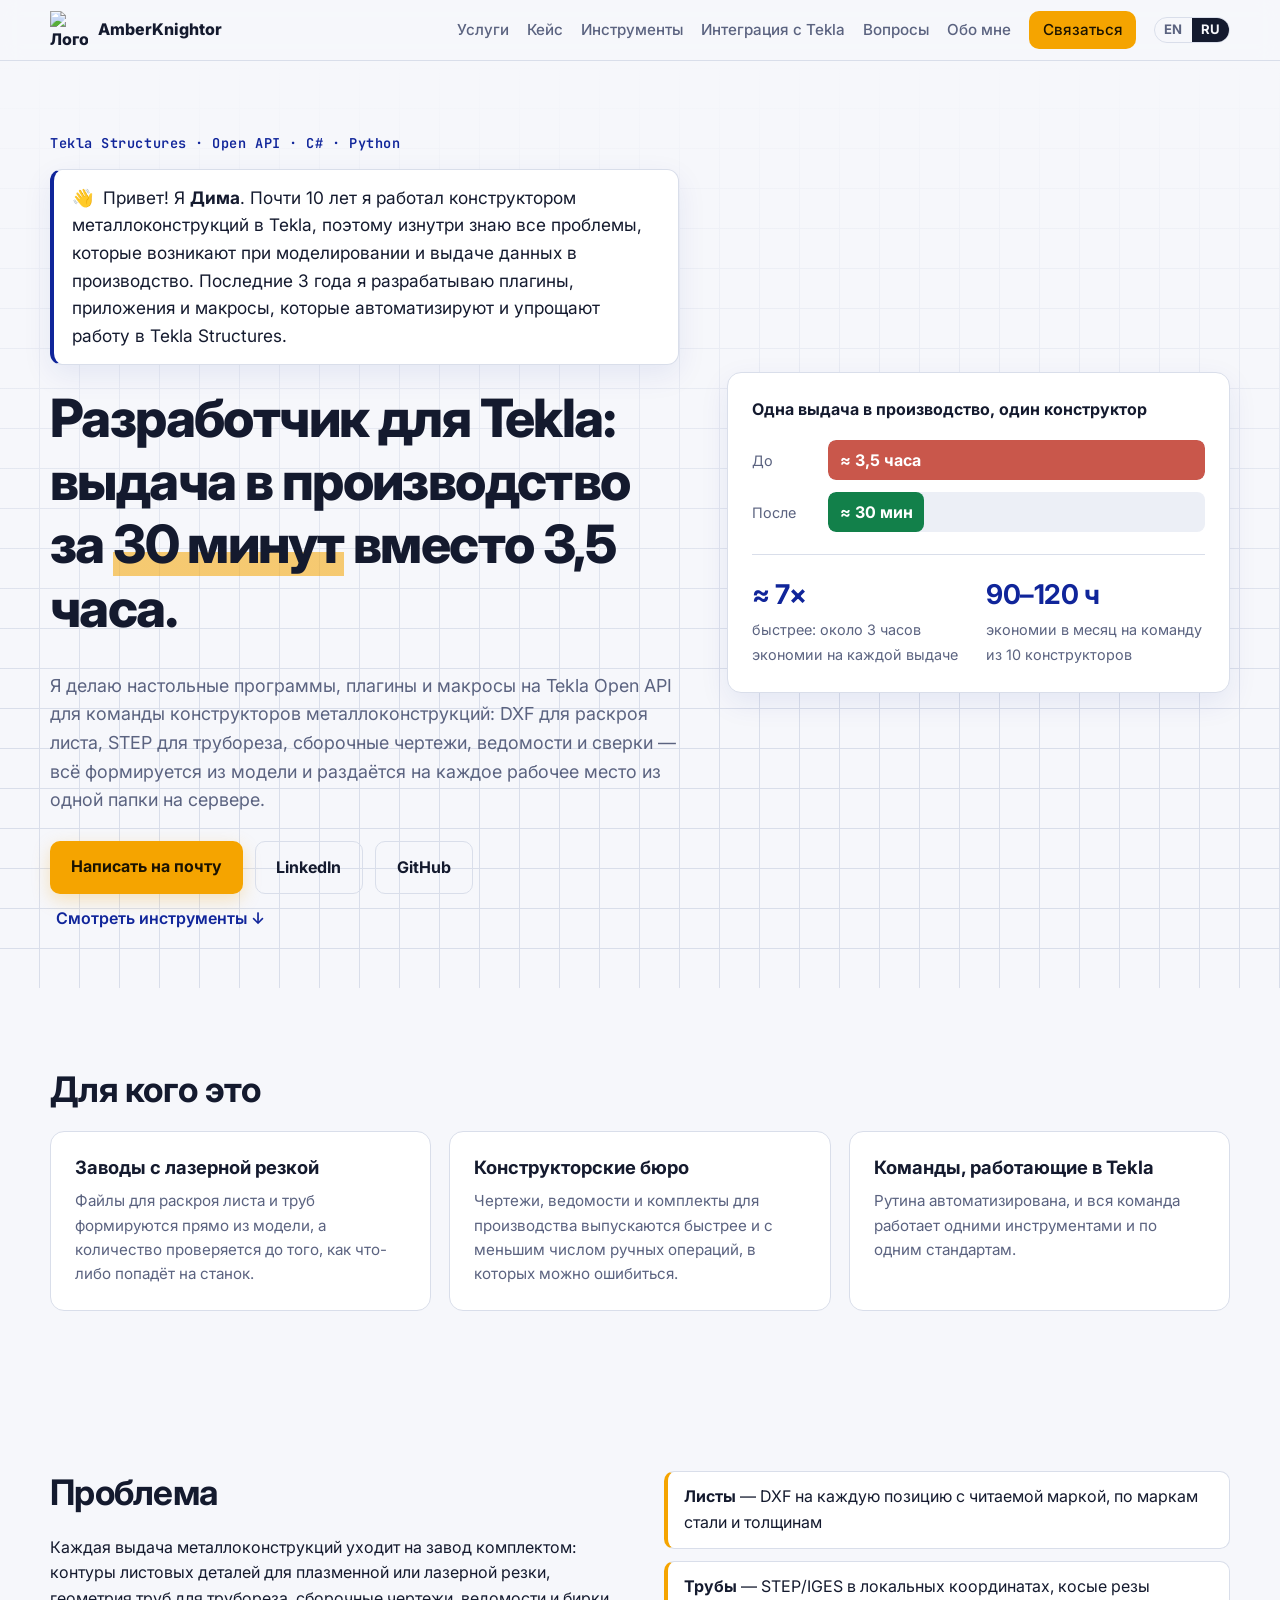
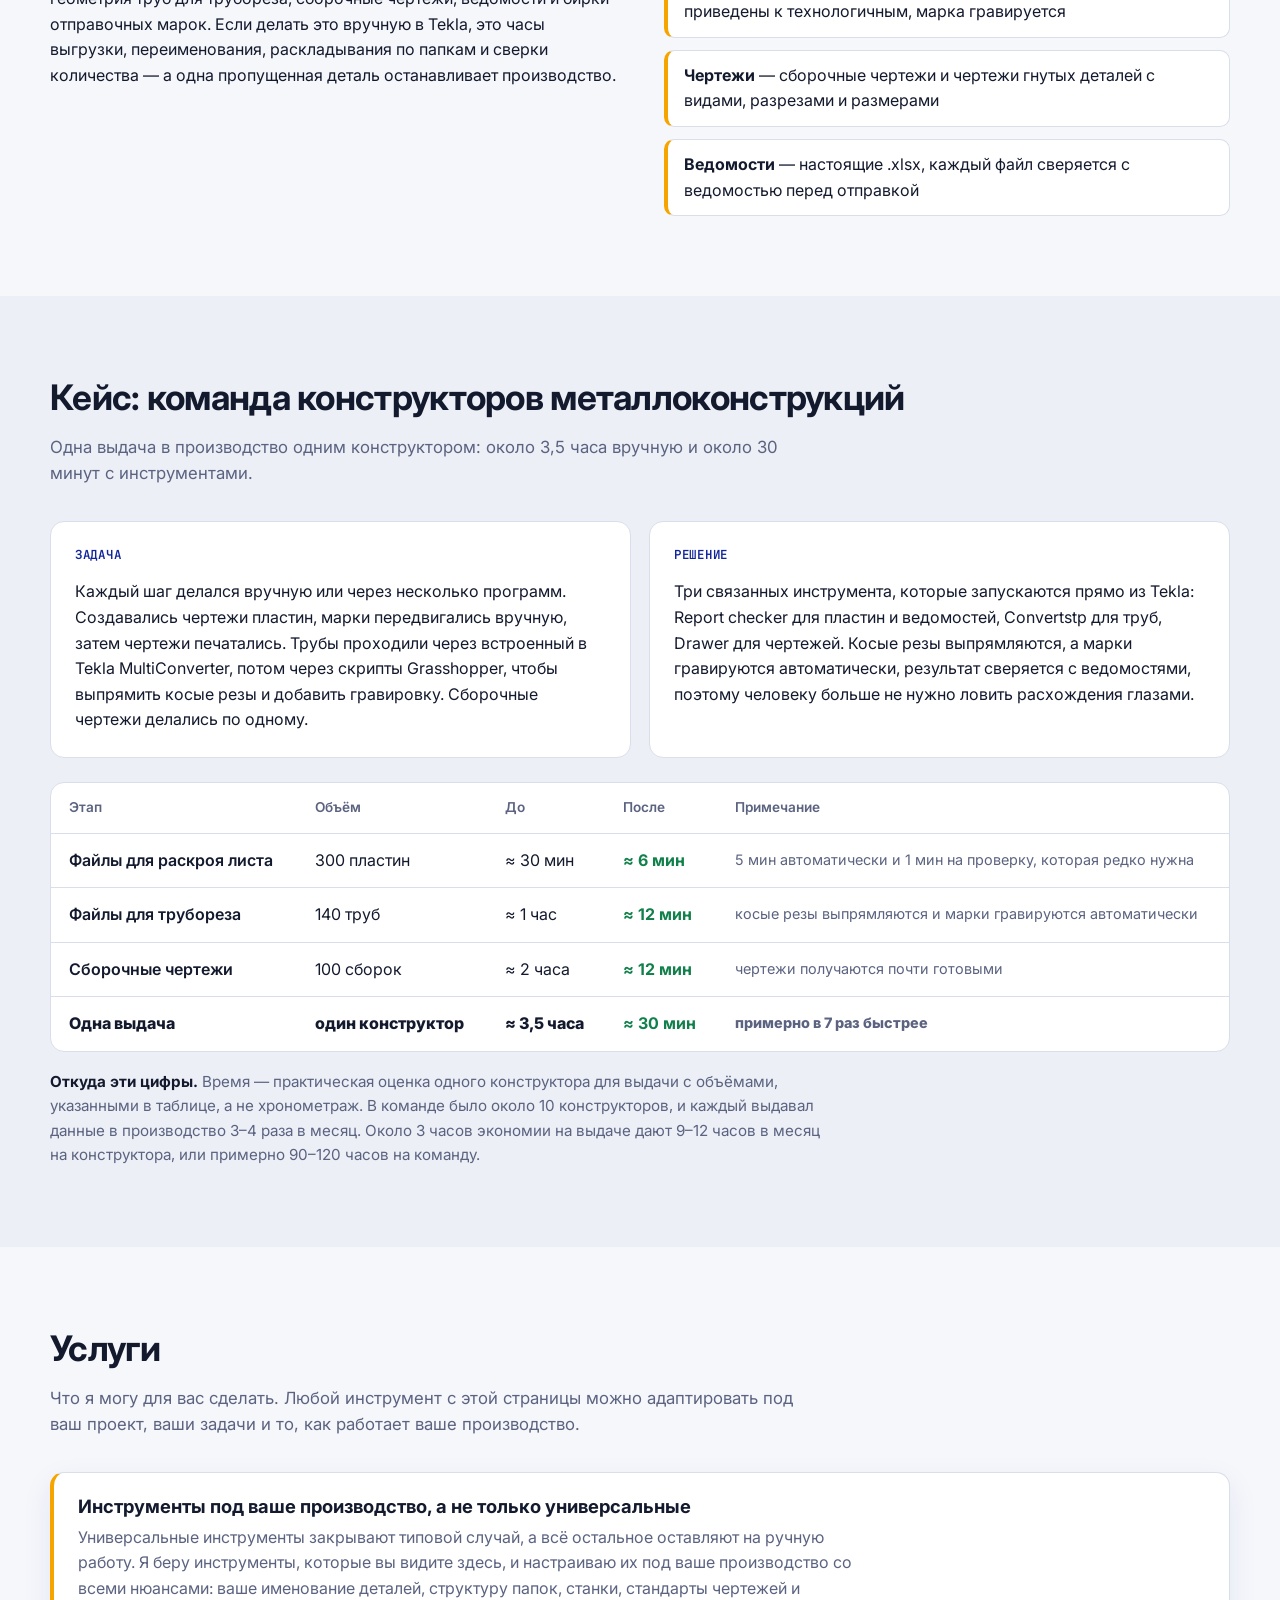
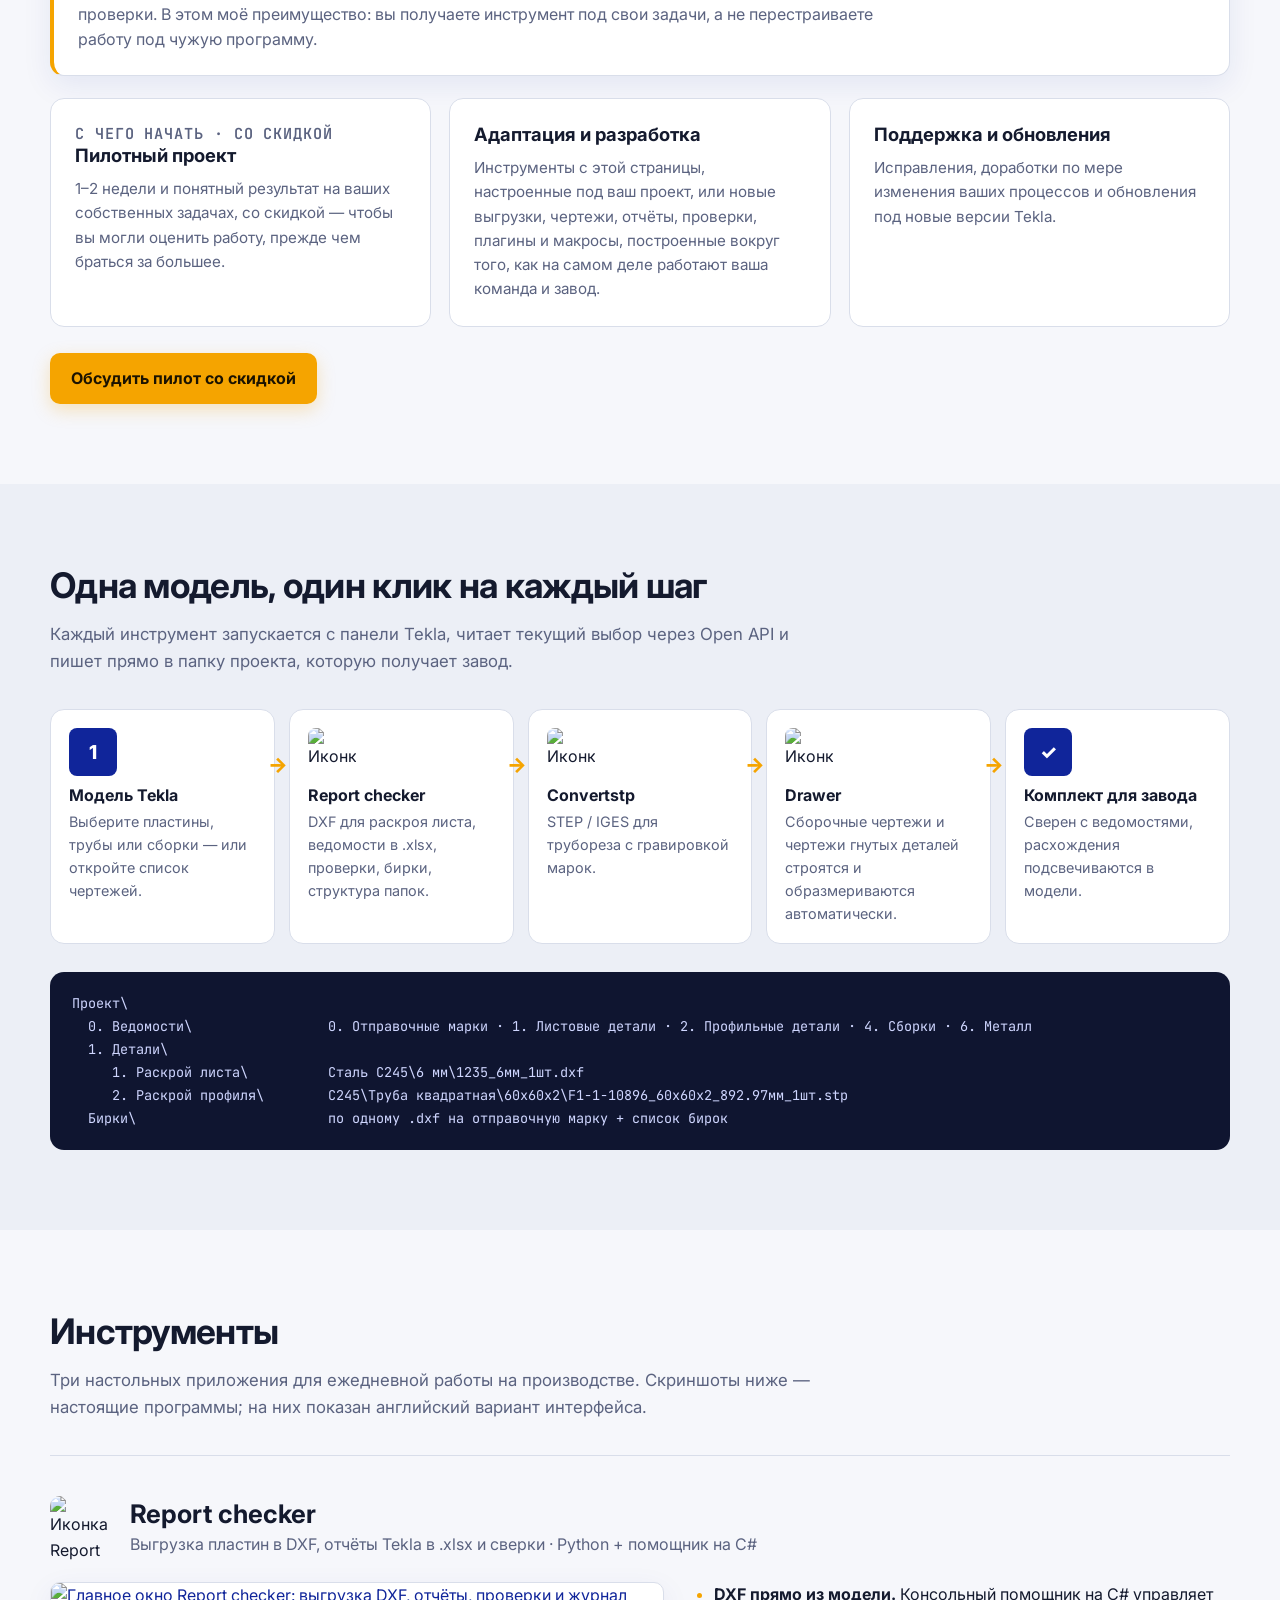
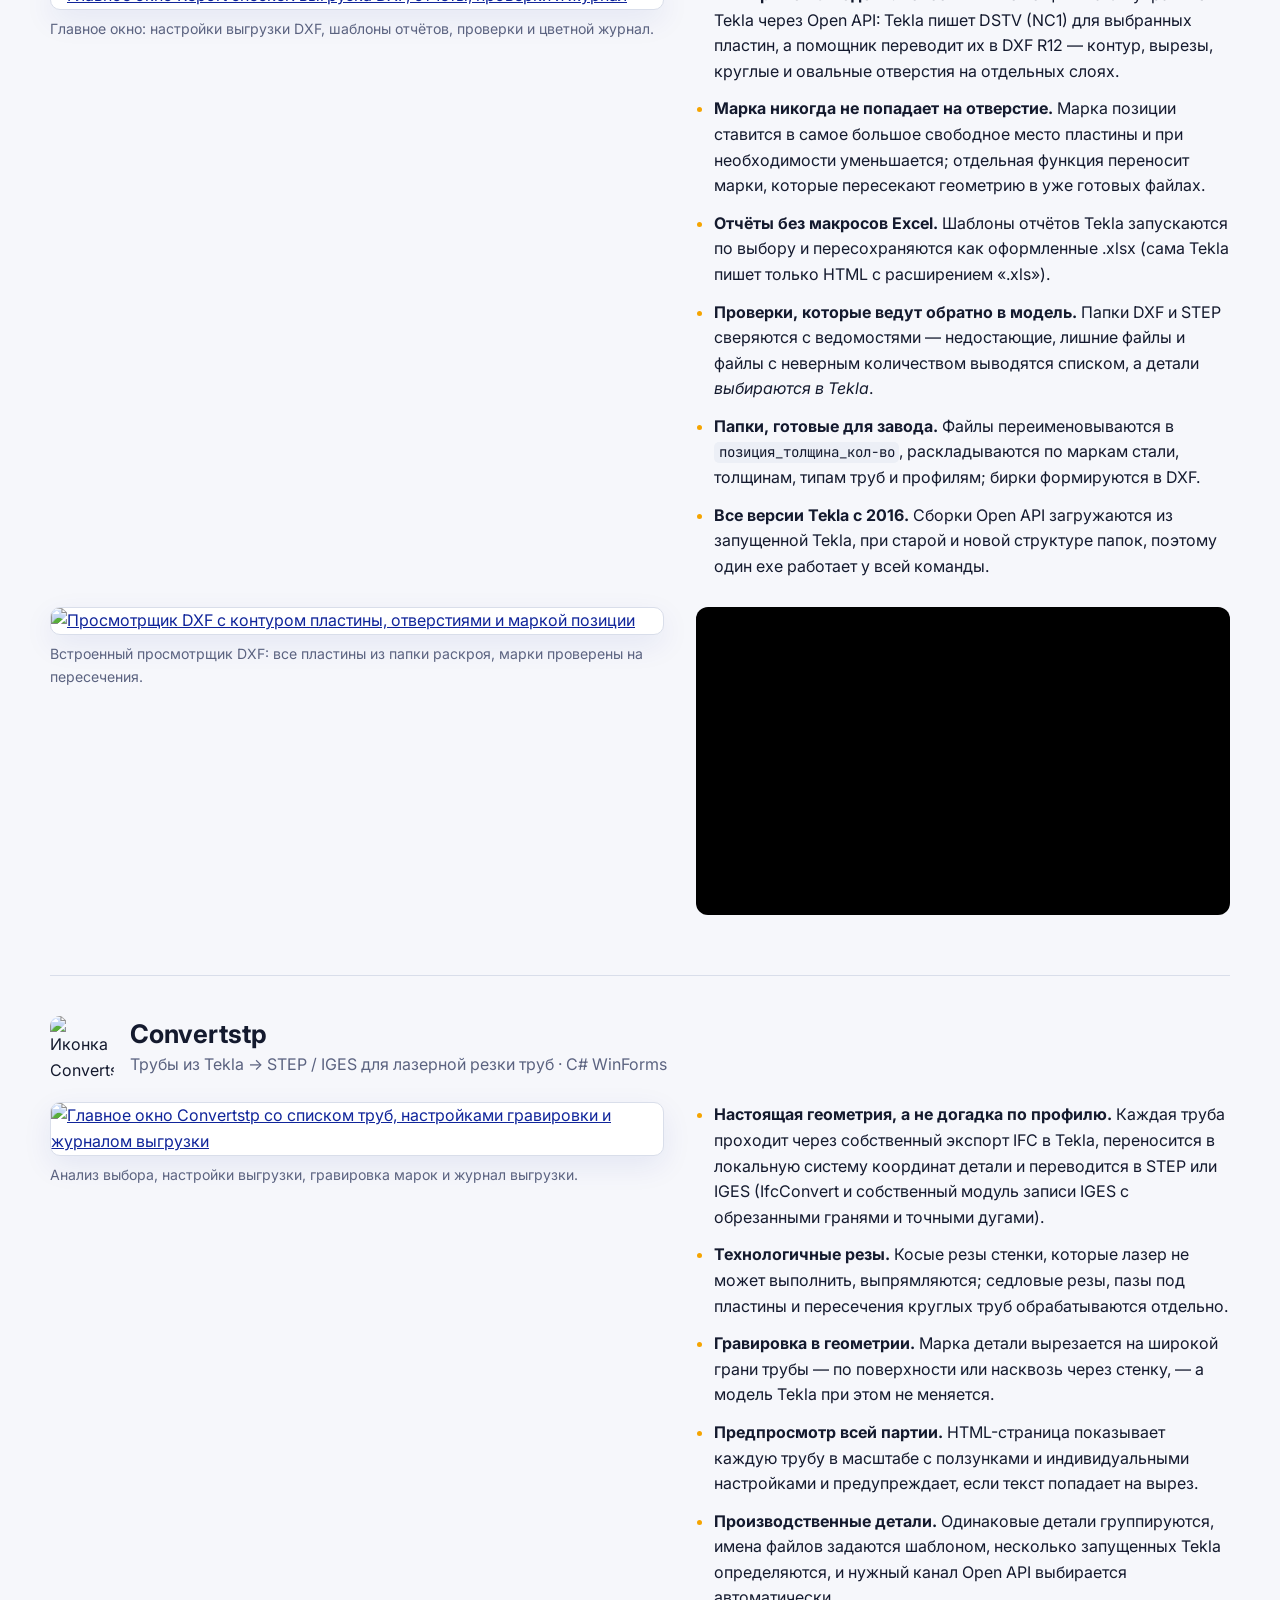
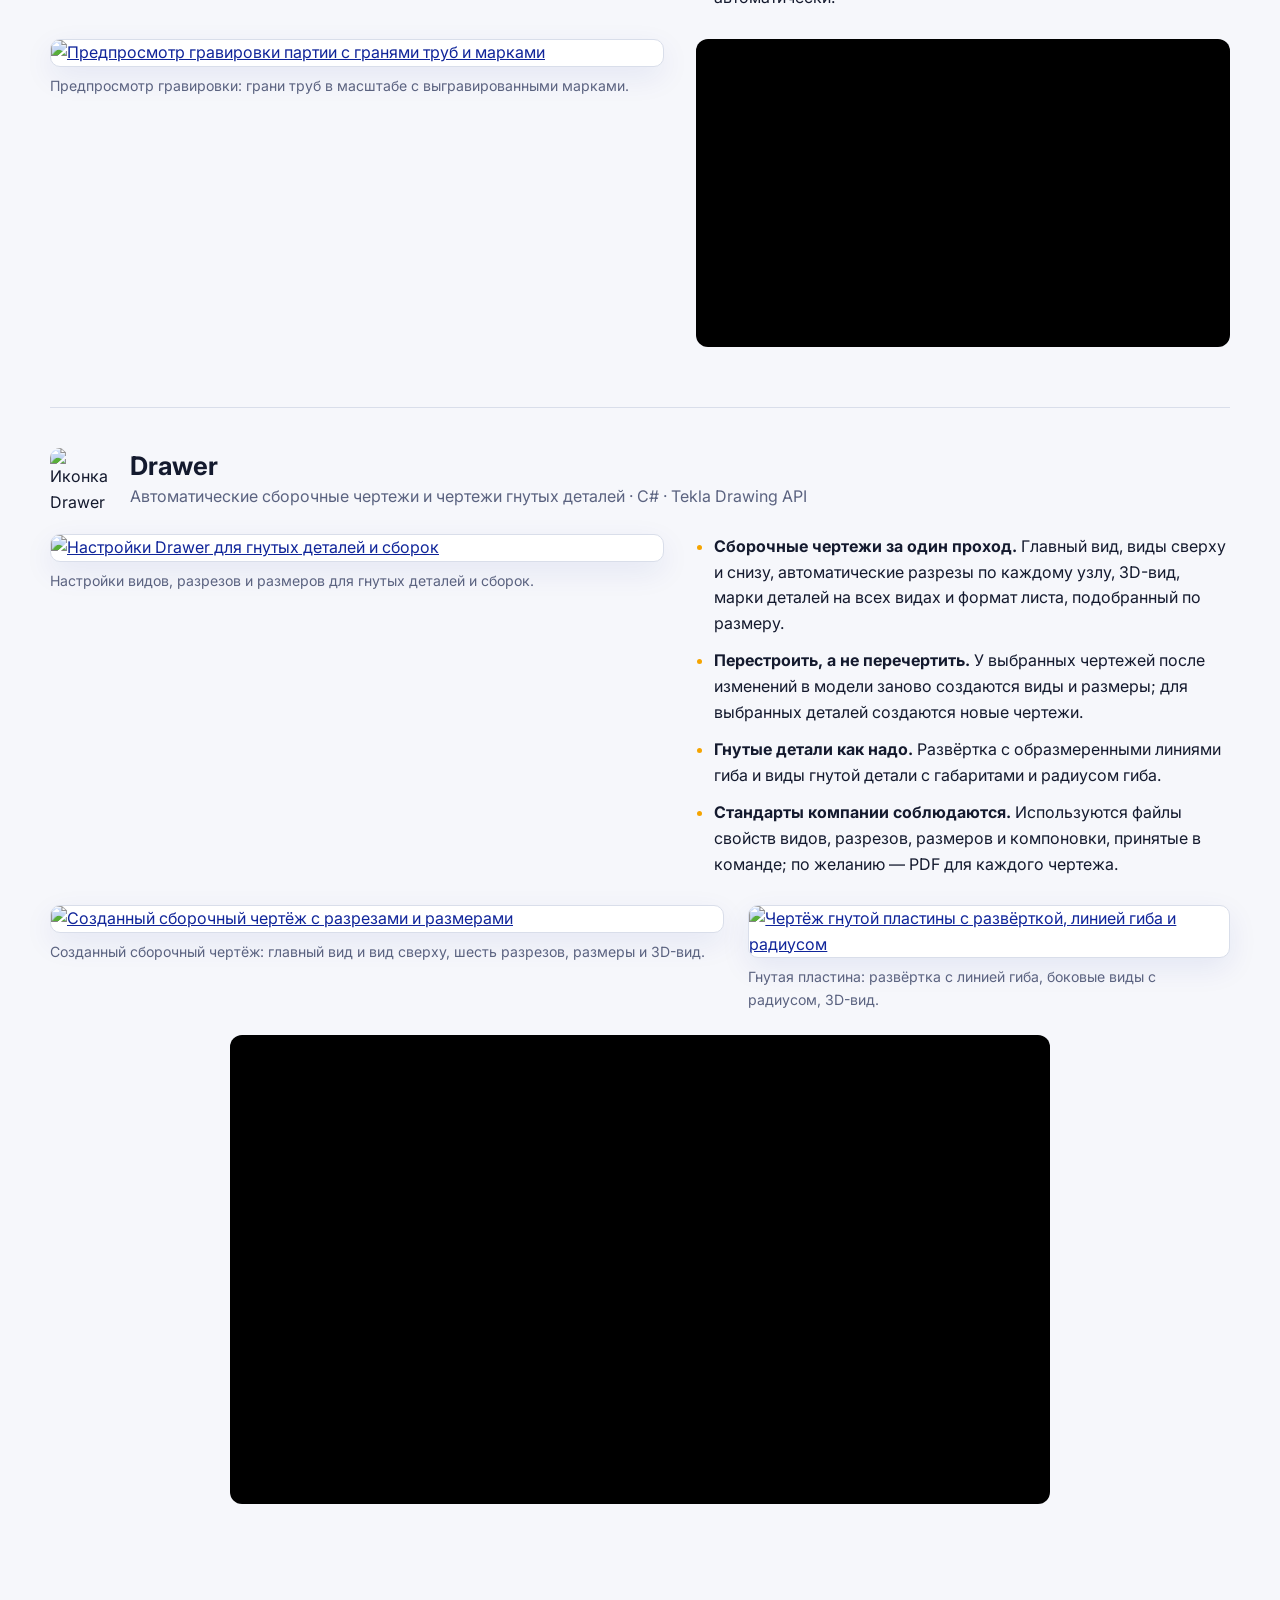
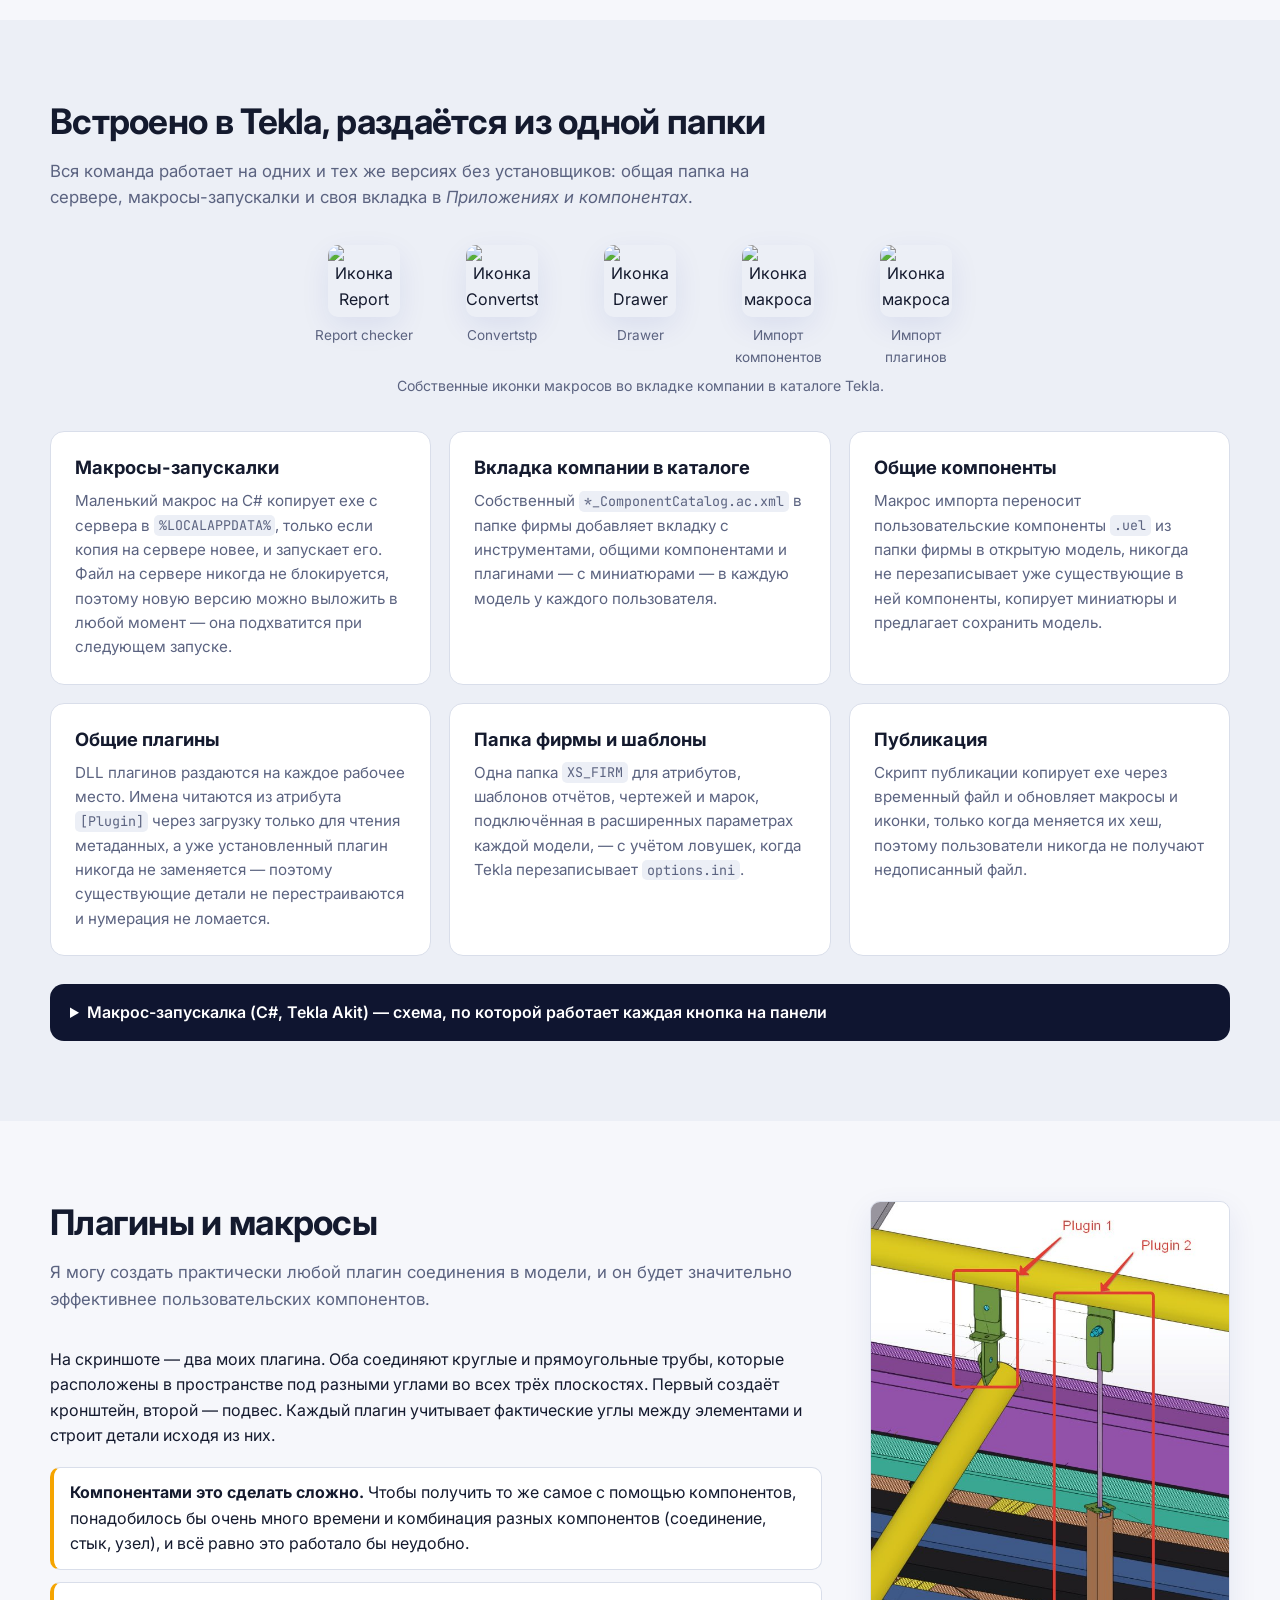
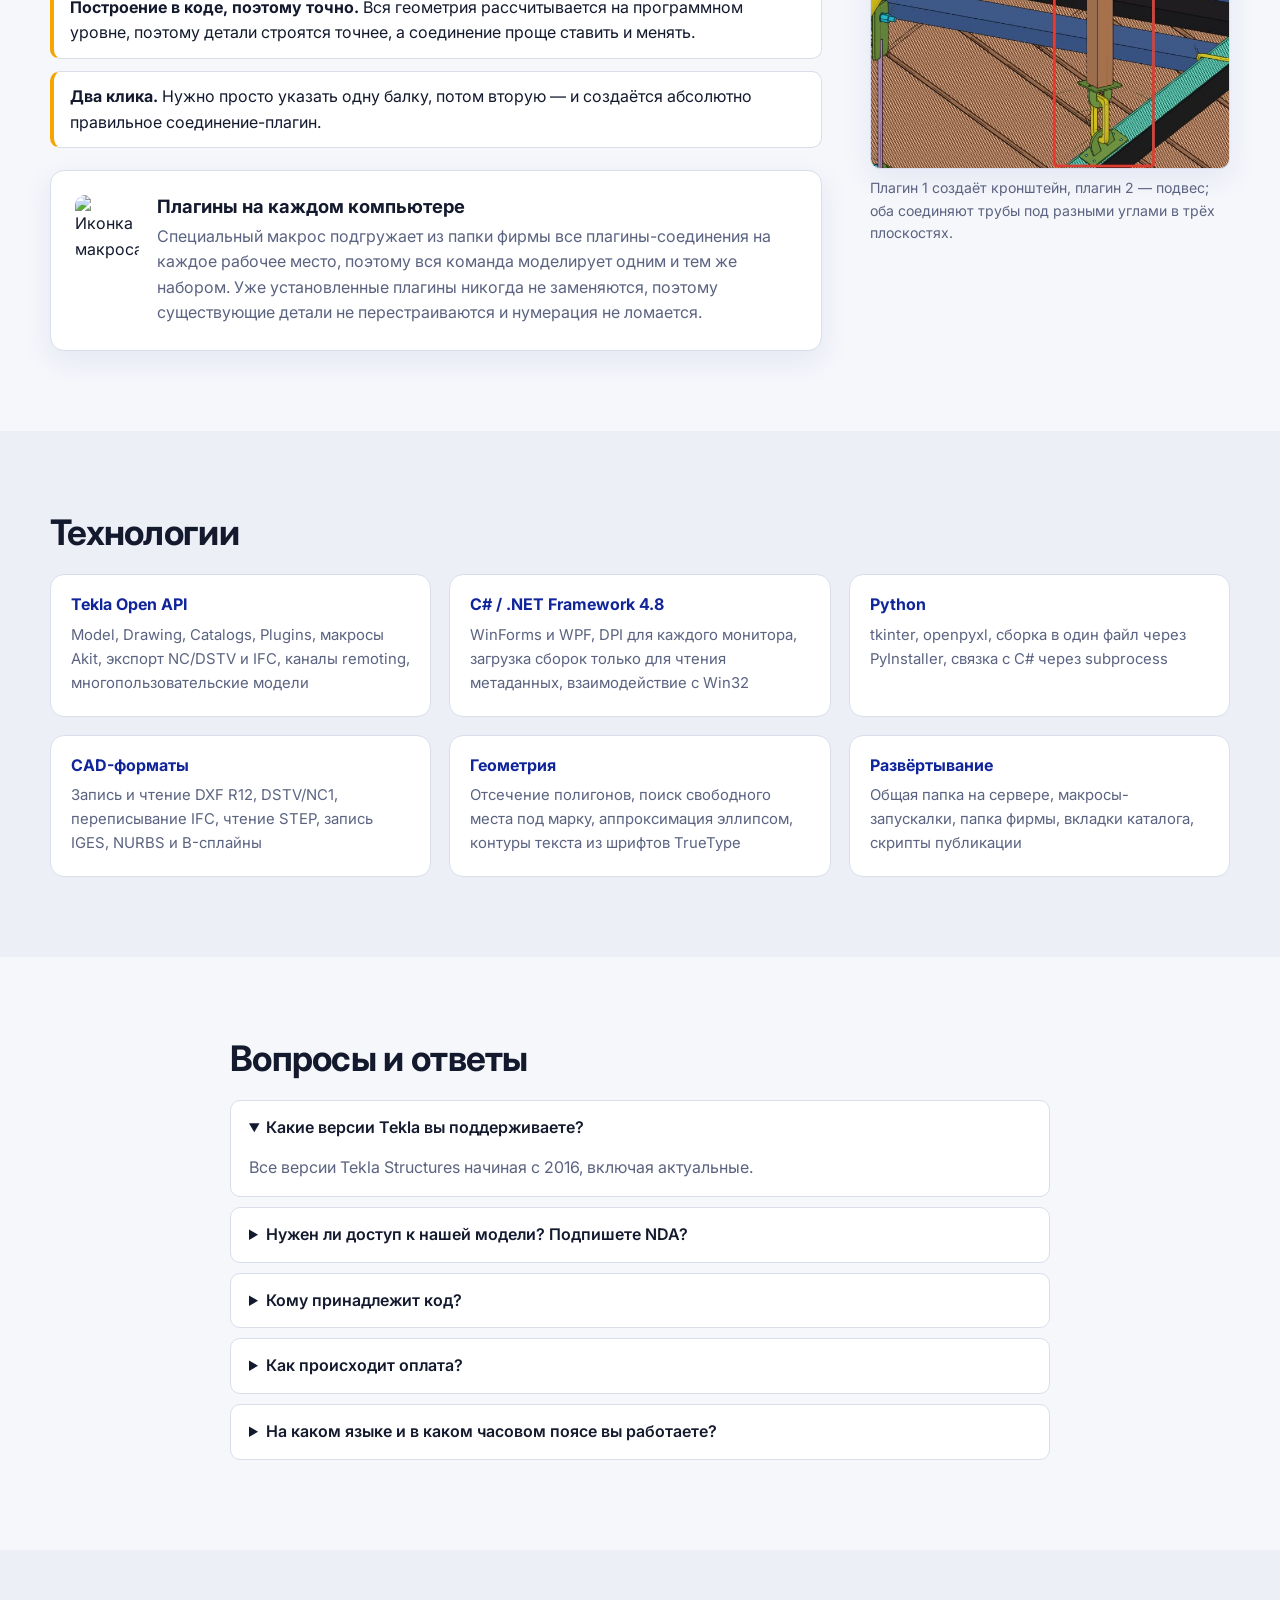
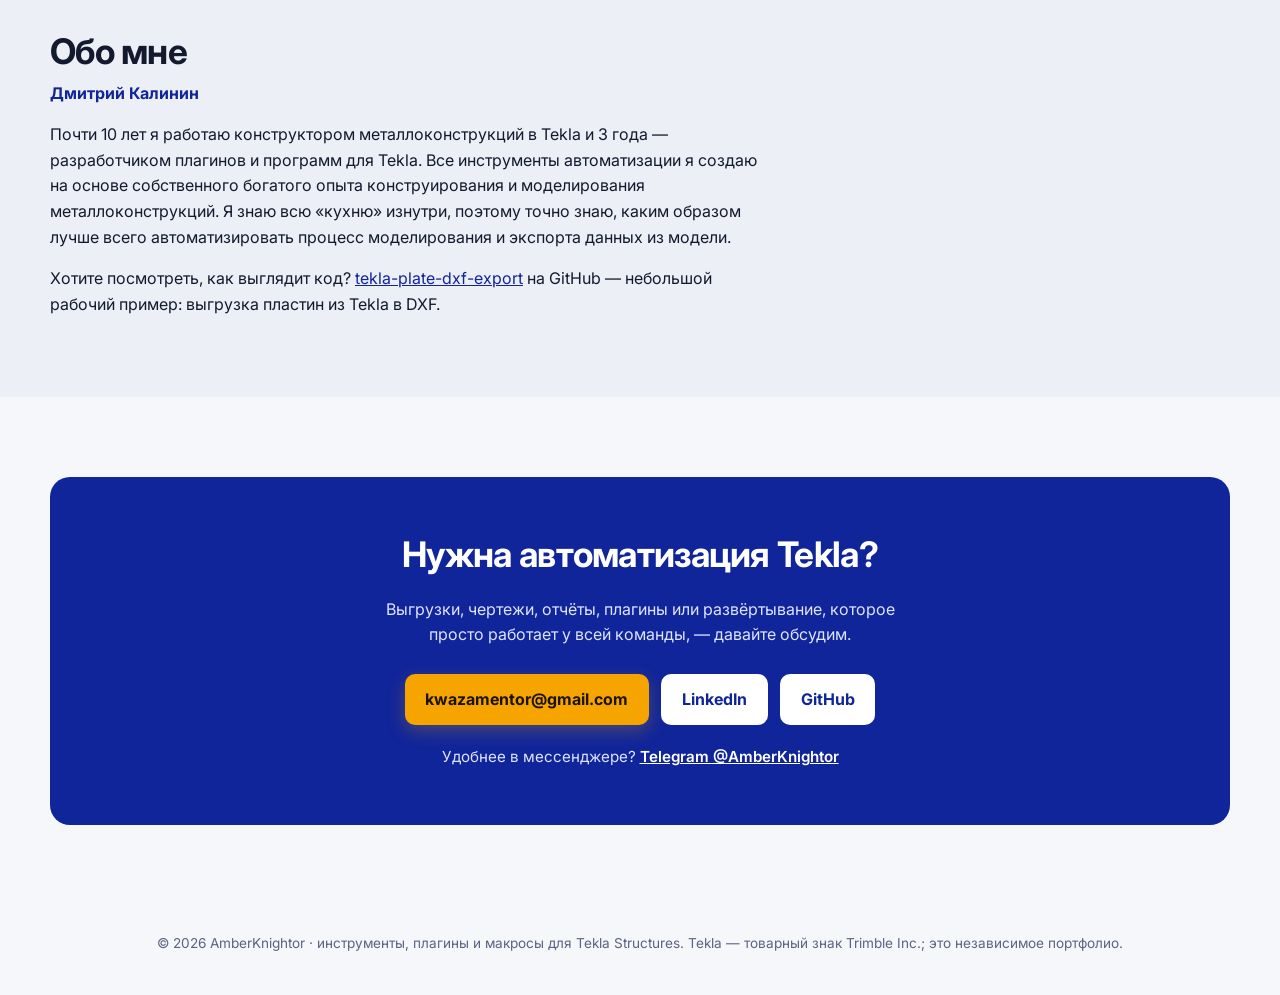
==== commit 3cfd2ca3: "Plugins section: connection plugins with bracket and hanger example; new About text Co-Authored-By: " ====
--- a/ru/index.html
+++ b/ru/index.html
@@ -463,29 +463,37 @@
 
 <!-- ============================================================ PLUGINS -->
 <section class="section" id="plugins">
-  <div class="wrap two-col">
+  <div class="wrap plugins-grid">
     <div>
       <h2>Плагины и макросы</h2>
-      <p>Десять собственных плагинов Tekla (<code>PluginBase</code> с диалогами на WPF) моделируют узлы, которые
-        команда повторяет сотни раз, поэтому они ставятся за секунды и всегда получаются одинаковыми.</p>
+      <p class="section-lead">Я могу создать практически любой плагин соединения в модели, и он будет значительно
+        эффективнее пользовательских компонентов.</p>
+      <p>На скриншоте — два моих плагина. Оба соединяют круглые и прямоугольные трубы, которые расположены
+        в пространстве под разными углами во всех трёх плоскостях. Первый создаёт кронштейн, второй — подвес.
+        Каждый плагин учитывает фактические углы между элементами и строит детали исходя из них.</p>
       <ul class="checklist">
-        <li><b>Плагины кронштейнов</b> — гнутый уголок-кронштейн между двумя трубами каркаса или в указанной
-          точке: полки ложатся на грани элементов, линия гиба и расстановка отверстий рассчитываются, болты
-          добавляются.</li>
-        <li><b>Плагины узлов ферм</b> — семейство узлов для трубчатых ферм в четырёх вариантах.</li>
-        <li><b>Вырезы текста и профиля</b> — гравировка текста и вырезы по форме профиля в пластинах.</li>
-        <li><b>Расстановка точек</b> и <b>инспектор</b> для проверки параметров узлов в модели.</li>
-        <li><b>Макросы автоматизации интерфейса</b> — например, скрытие переменных расстояний в редакторе
-          пользовательских компонентов через Win32, когда API не даёт такой возможности.</li>
+        <li><b>Компонентами это сделать сложно.</b> Чтобы получить то же самое с помощью компонентов, понадобилось
+          бы очень много времени и комбинация разных компонентов (соединение, стык, узел), и всё равно это работало
+          бы неудобно.</li>
+        <li><b>Построение в коде, поэтому точно.</b> Вся геометрия рассчитывается на программном уровне, поэтому
+          детали строятся точнее, а соединение проще ставить и менять.</li>
+        <li><b>Два клика.</b> Нужно просто указать одну балку, потом вторую — и создаётся абсолютно правильное
+          соединение-плагин.</li>
       </ul>
-    </div>
-    <div class="card plugin-card">
-      <img src="../assets/img/icon-import-plugins.png" alt="Иконка макроса импорта плагинов" width="96" height="96">
-      <h3>Почему это важно</h3>
-      <p>Плагин пересчитывается при каждом изменении модели. Если подложить на рабочее место новую версию
-        плагина посреди проекта, детали могут незаметно перестроиться, а нумерация сломаться, — поэтому макрос
-        раздачи только добавляет недостающие плагины и никогда не трогает установленные.</p>
-    </div>
+      <div class="card plugin-card">
+        <img src="../assets/img/icon-import-plugins.png" alt="Иконка макроса импорта плагинов" width="64" height="64">
+        <div>
+          <h3>Плагины на каждом компьютере</h3>
+          <p>Специальный макрос подгружает из папки фирмы все плагины-соединения на каждое рабочее место, поэтому
+            вся команда моделирует одним и тем же набором. Уже установленные плагины никогда не заменяются, поэтому
+            существующие детали не перестраиваются и нумерация не ломается.</p>
+        </div>
+      </div>
+    </div>
+    <figure class="shot plugins-shot">
+      <a href="../assets/img/plugins-bracket-hanger.jpg" class="zoom"><img src="../assets/img/plugins-bracket-hanger.jpg" alt="Два плагина соединений в модели Tekla: кронштейн и подвес между трубами под разными углами" width="636" height="1005" loading="lazy"></a>
+      <figcaption>Плагин 1 создаёт кронштейн, плагин 2 — подвес; оба соединяют трубы под разными углами в трёх плоскостях.</figcaption>
+    </figure>
   </div>
 </section>
 
@@ -544,8 +552,10 @@
     <div>
       <h2>Обо мне</h2>
       <p class="about-name">Дмитрий Калинин</p>
-      <p>Почти 10 лет конструктором металлоконструкций в Tekla и 3 года разработчиком для Tekla. Я делаю эти
-        инструменты с точки зрения человека, которому нужно вовремя выдать данные в производство.</p>
+      <p>Почти 10 лет я работаю конструктором металлоконструкций в Tekla и 3 года — разработчиком плагинов
+        и программ для Tekla. Все инструменты автоматизации я создаю на основе собственного богатого опыта
+        конструирования и моделирования металлоконструкций. Я знаю всю «кухню» изнутри, поэтому точно знаю,
+        каким образом лучше всего автоматизировать процесс моделирования и экспорта данных из модели.</p>
       <p>Хотите посмотреть, как выглядит код? <a href="https://github.com/AmberKnightor/tekla-plate-dxf-export" target="_blank" rel="noopener">tekla-plate-dxf-export</a>
         на GitHub — небольшой рабочий пример: выгрузка пластин из Tekla в DXF.</p>
     </div>
--- a/assets/css/style.css
+++ b/assets/css/style.css
@@ -192,6 +192,11 @@
 .plugin-card img { border-radius: 10px; margin-bottom: 14px; }
 .plugin-card p { color: var(--muted); margin: 0; }
 #plugins .checklist { margin-top: 18px; }
+.plugins-grid { display: grid; grid-template-columns: minmax(0, 1fr) minmax(0, 360px); gap: 48px; align-items: start; }
+@media (max-width: 900px) { .plugins-grid { grid-template-columns: 1fr; } .plugins-shot { max-width: 420px; } }
+#plugins .plugin-card { display: flex; gap: 18px; align-items: flex-start; margin-top: 22px; }
+#plugins .plugin-card img { flex: none; margin: 0; }
+#plugins .plugin-card h3 { margin-bottom: .35em; }
 
 .stack { display: grid; grid-template-columns: repeat(3, 1fr); gap: 18px; }
 @media (max-width: 860px) { .stack { grid-template-columns: 1fr 1fr; } }
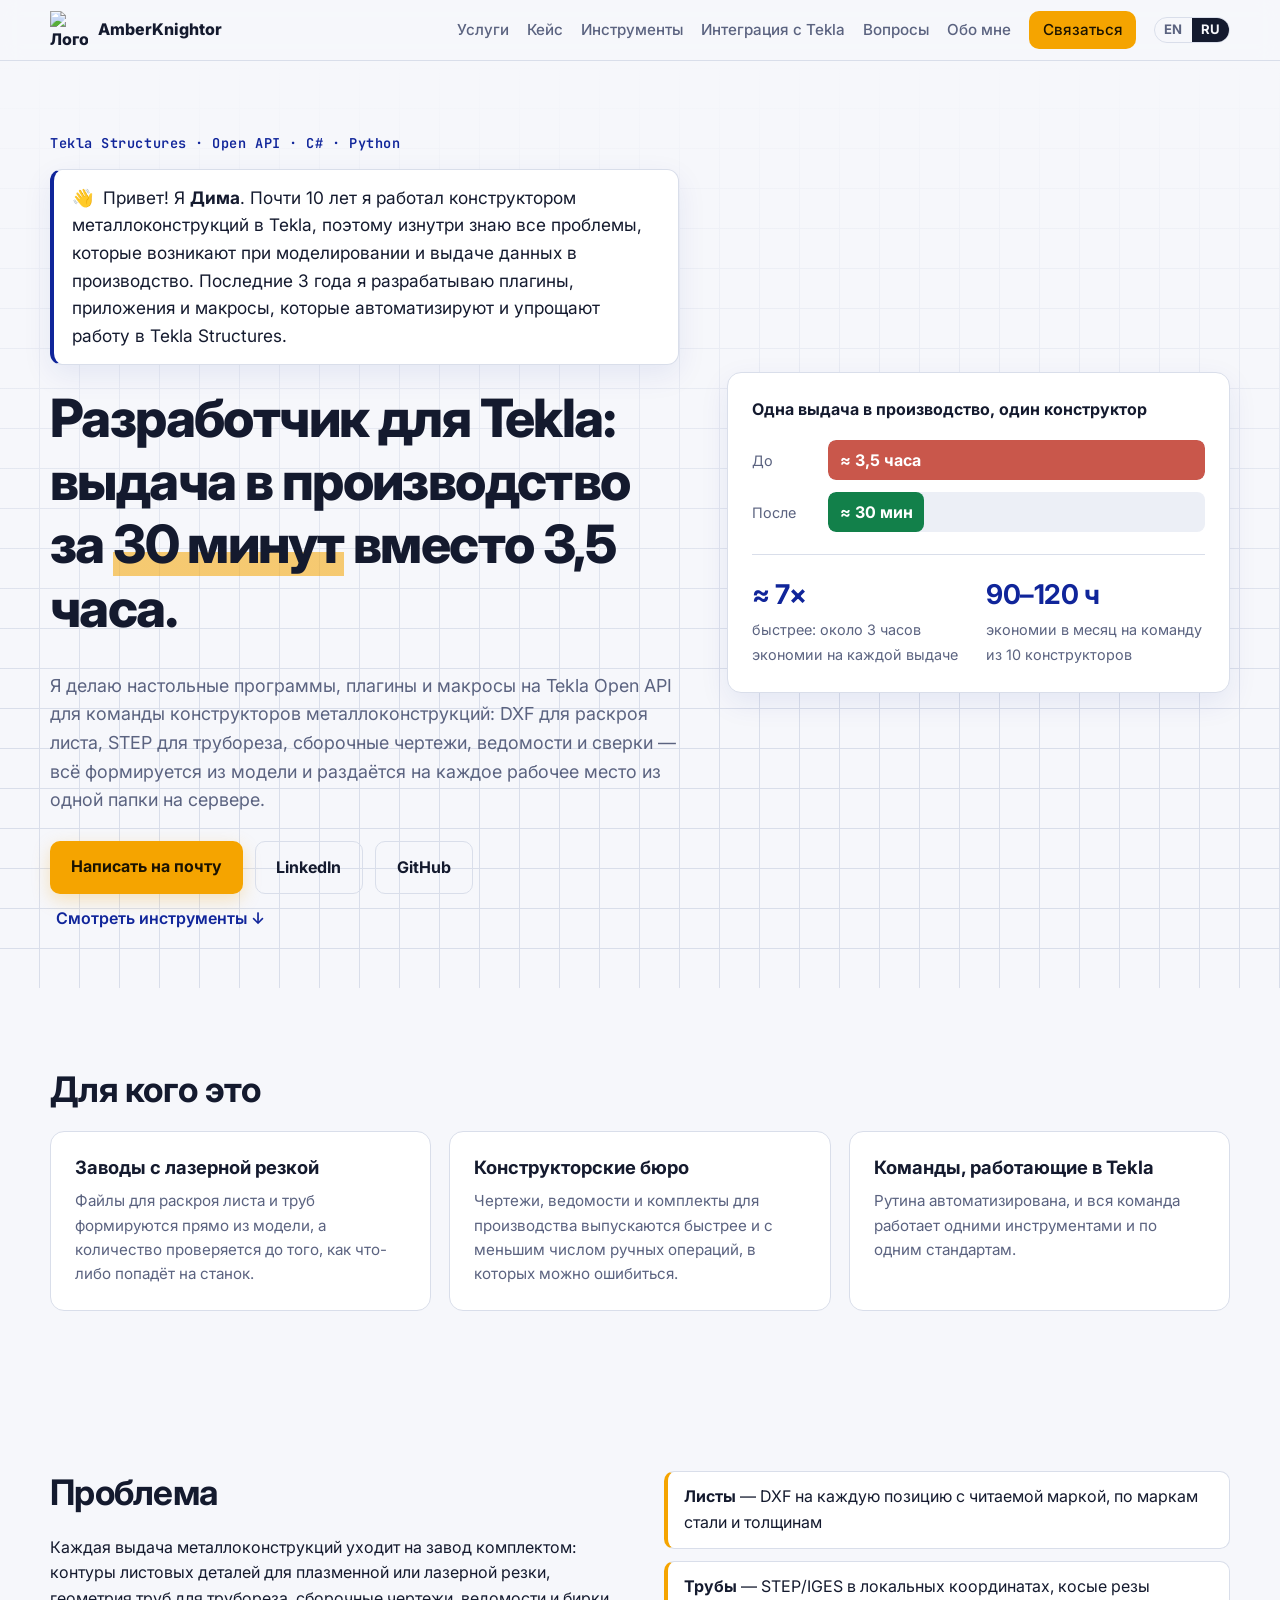
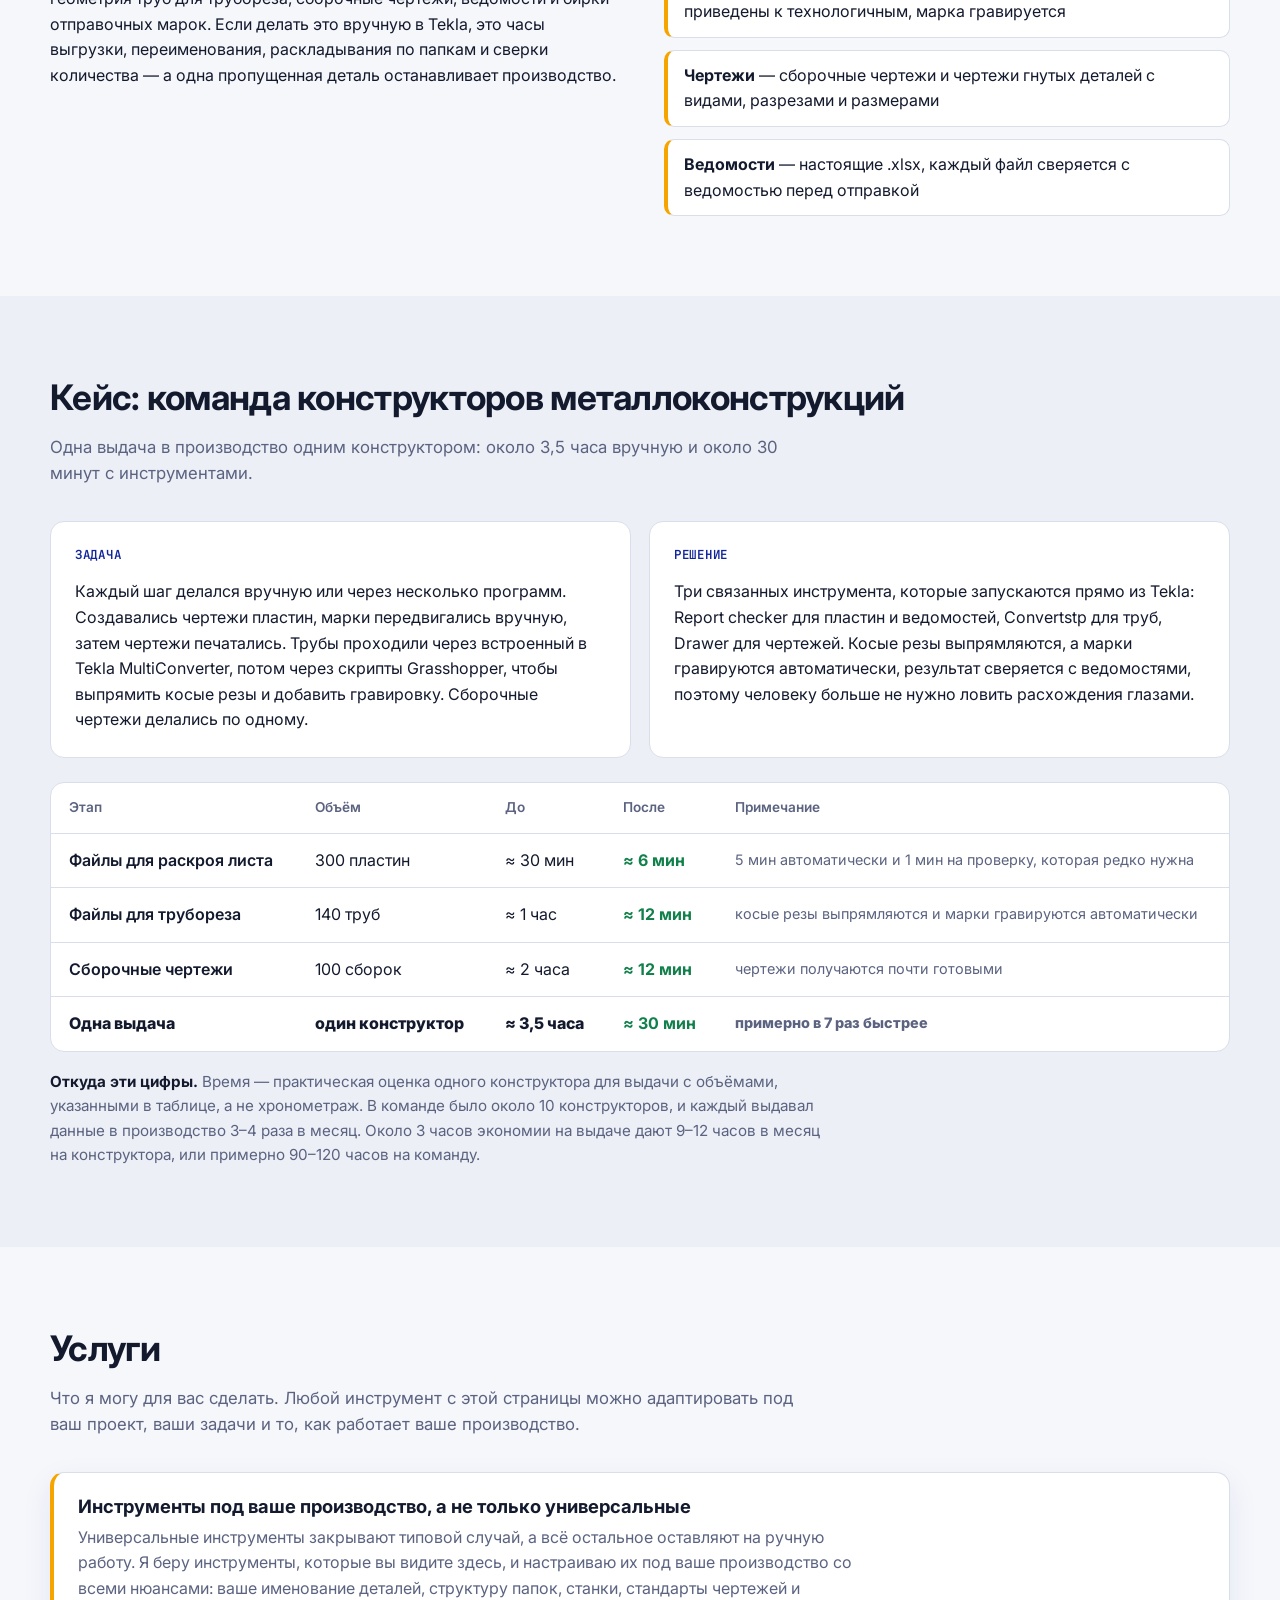
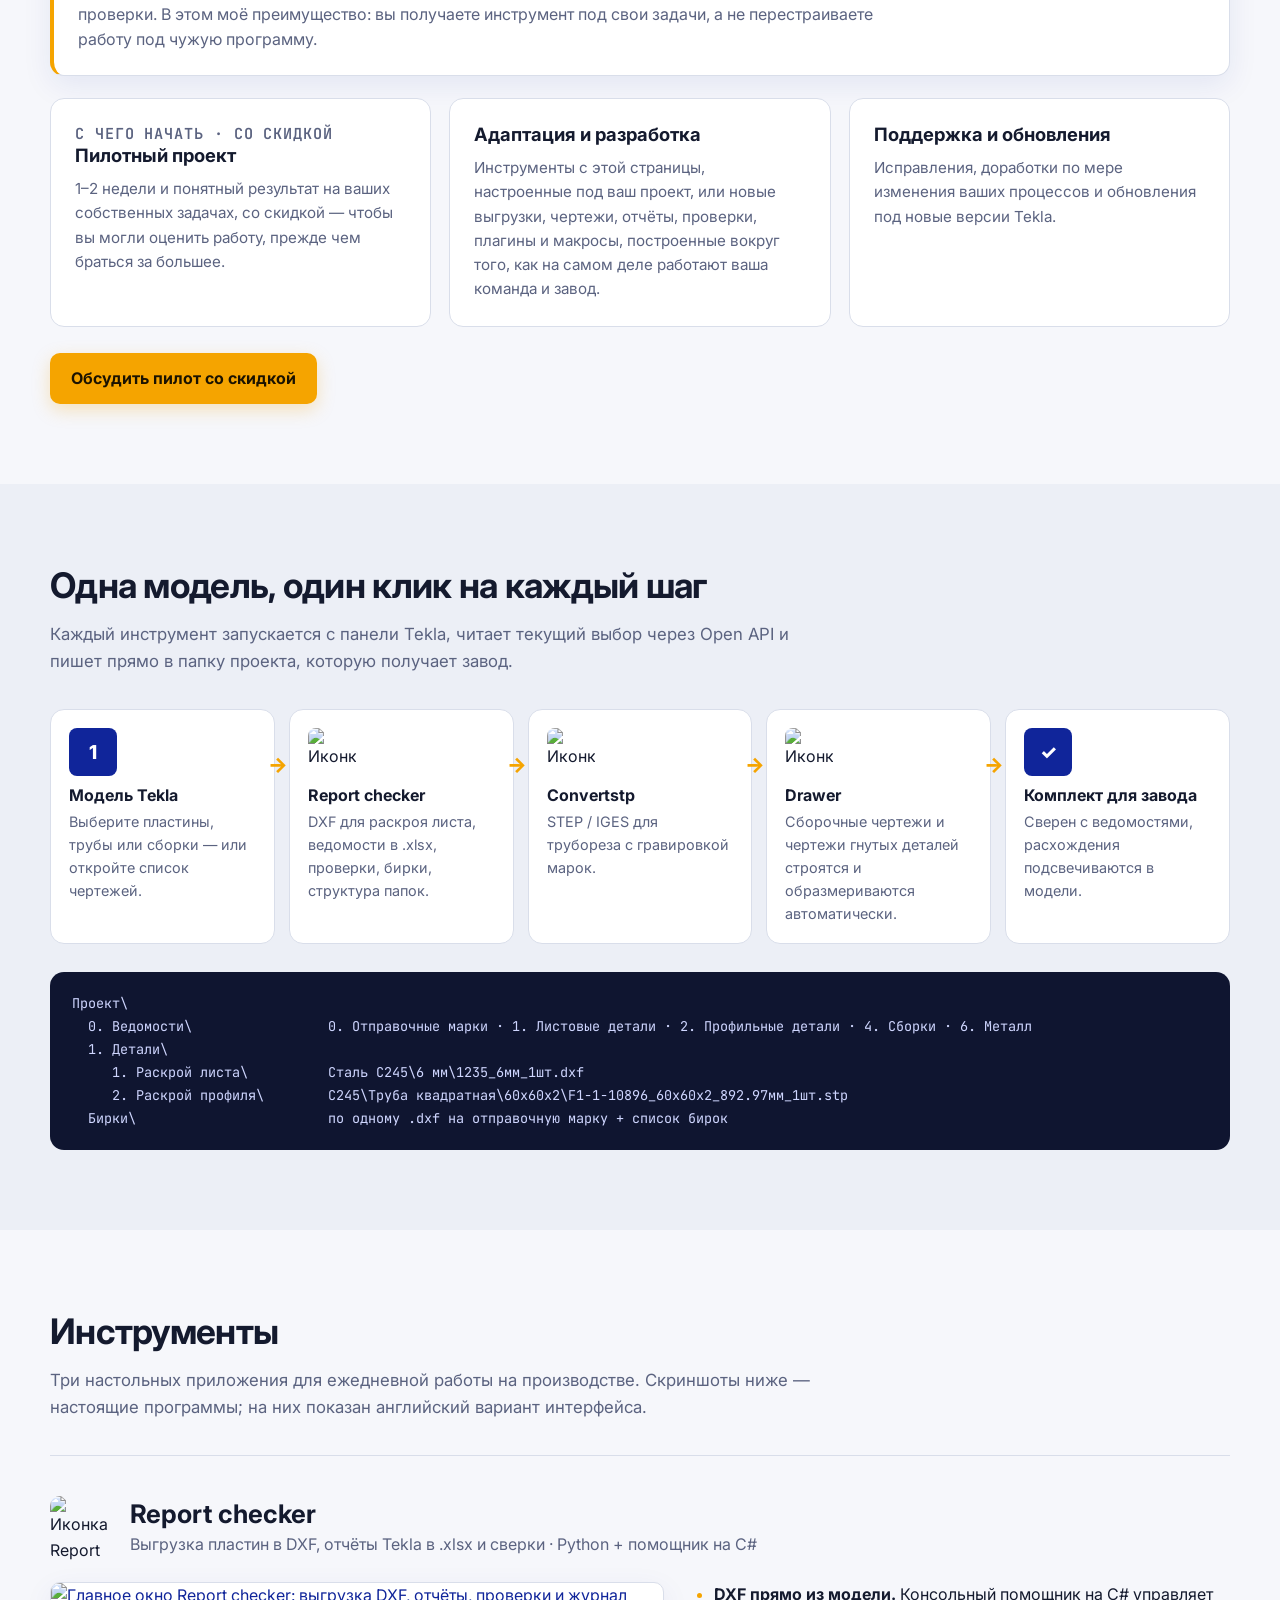
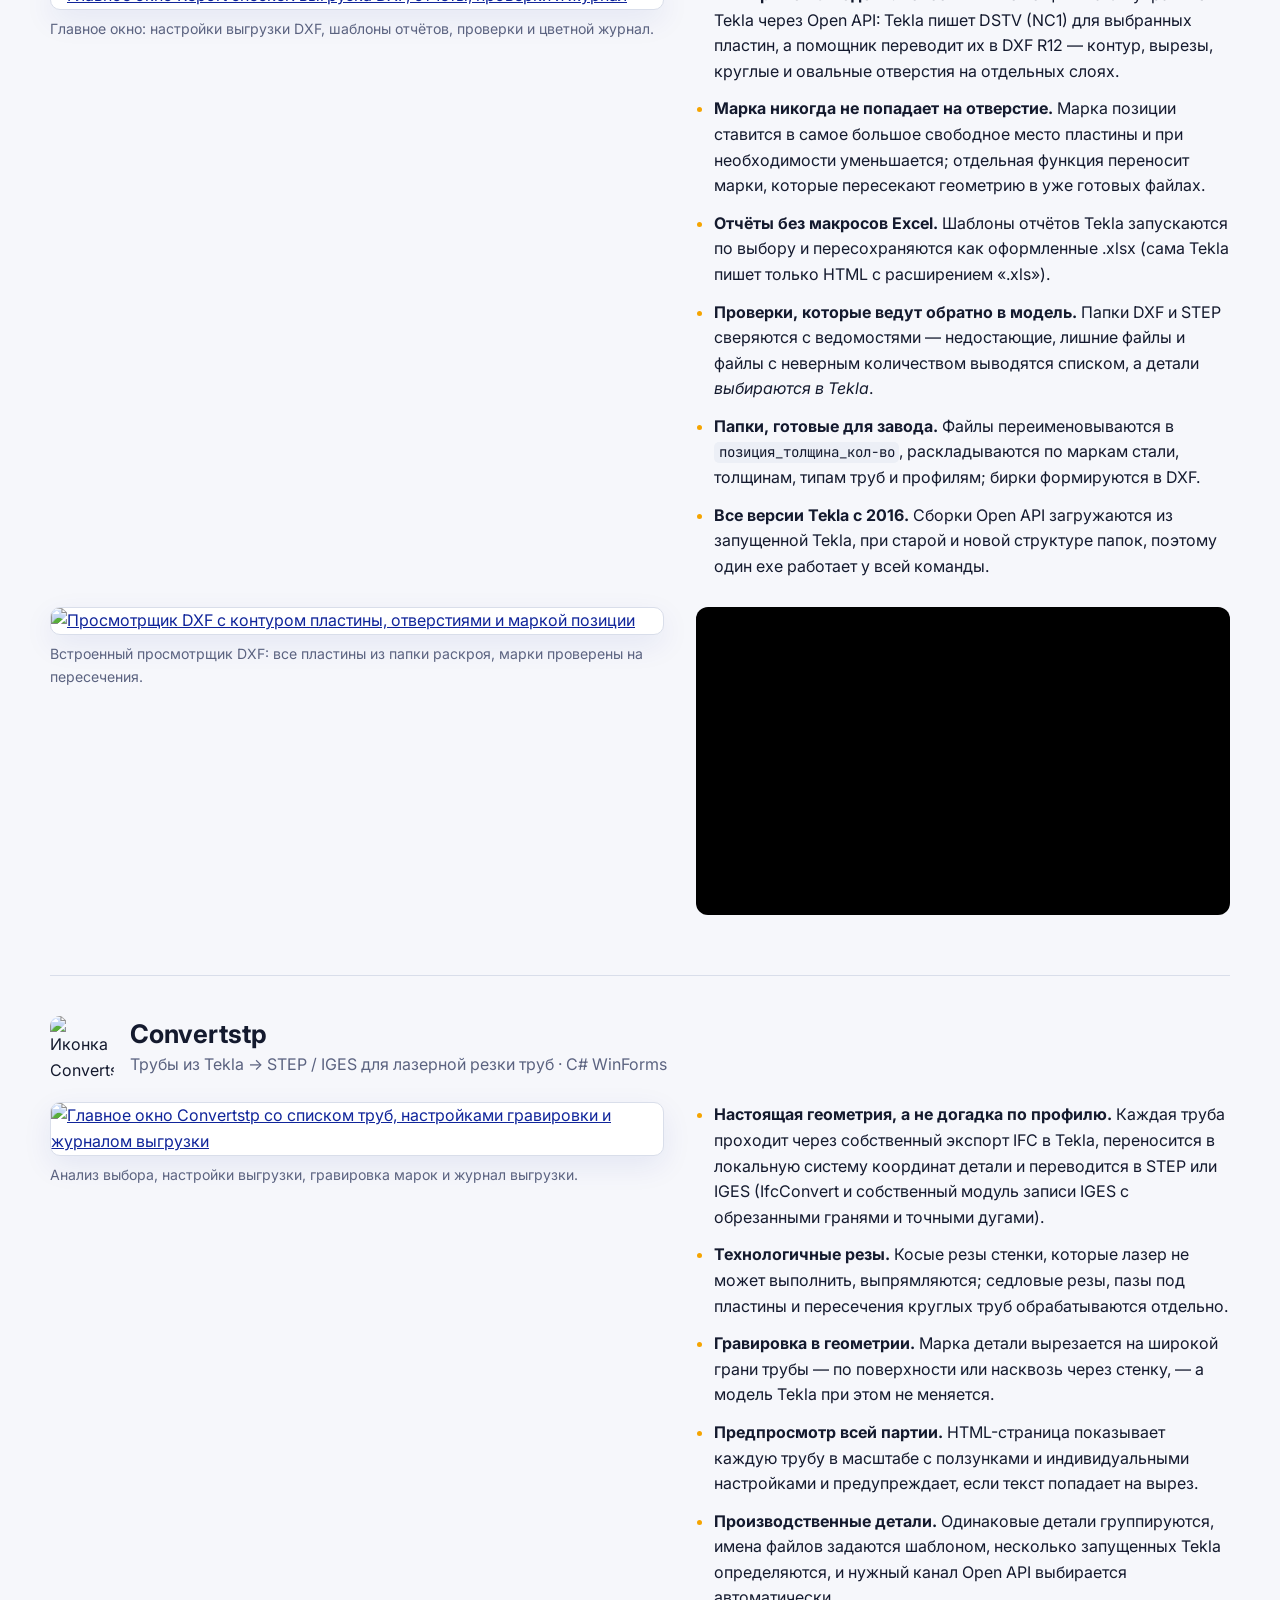
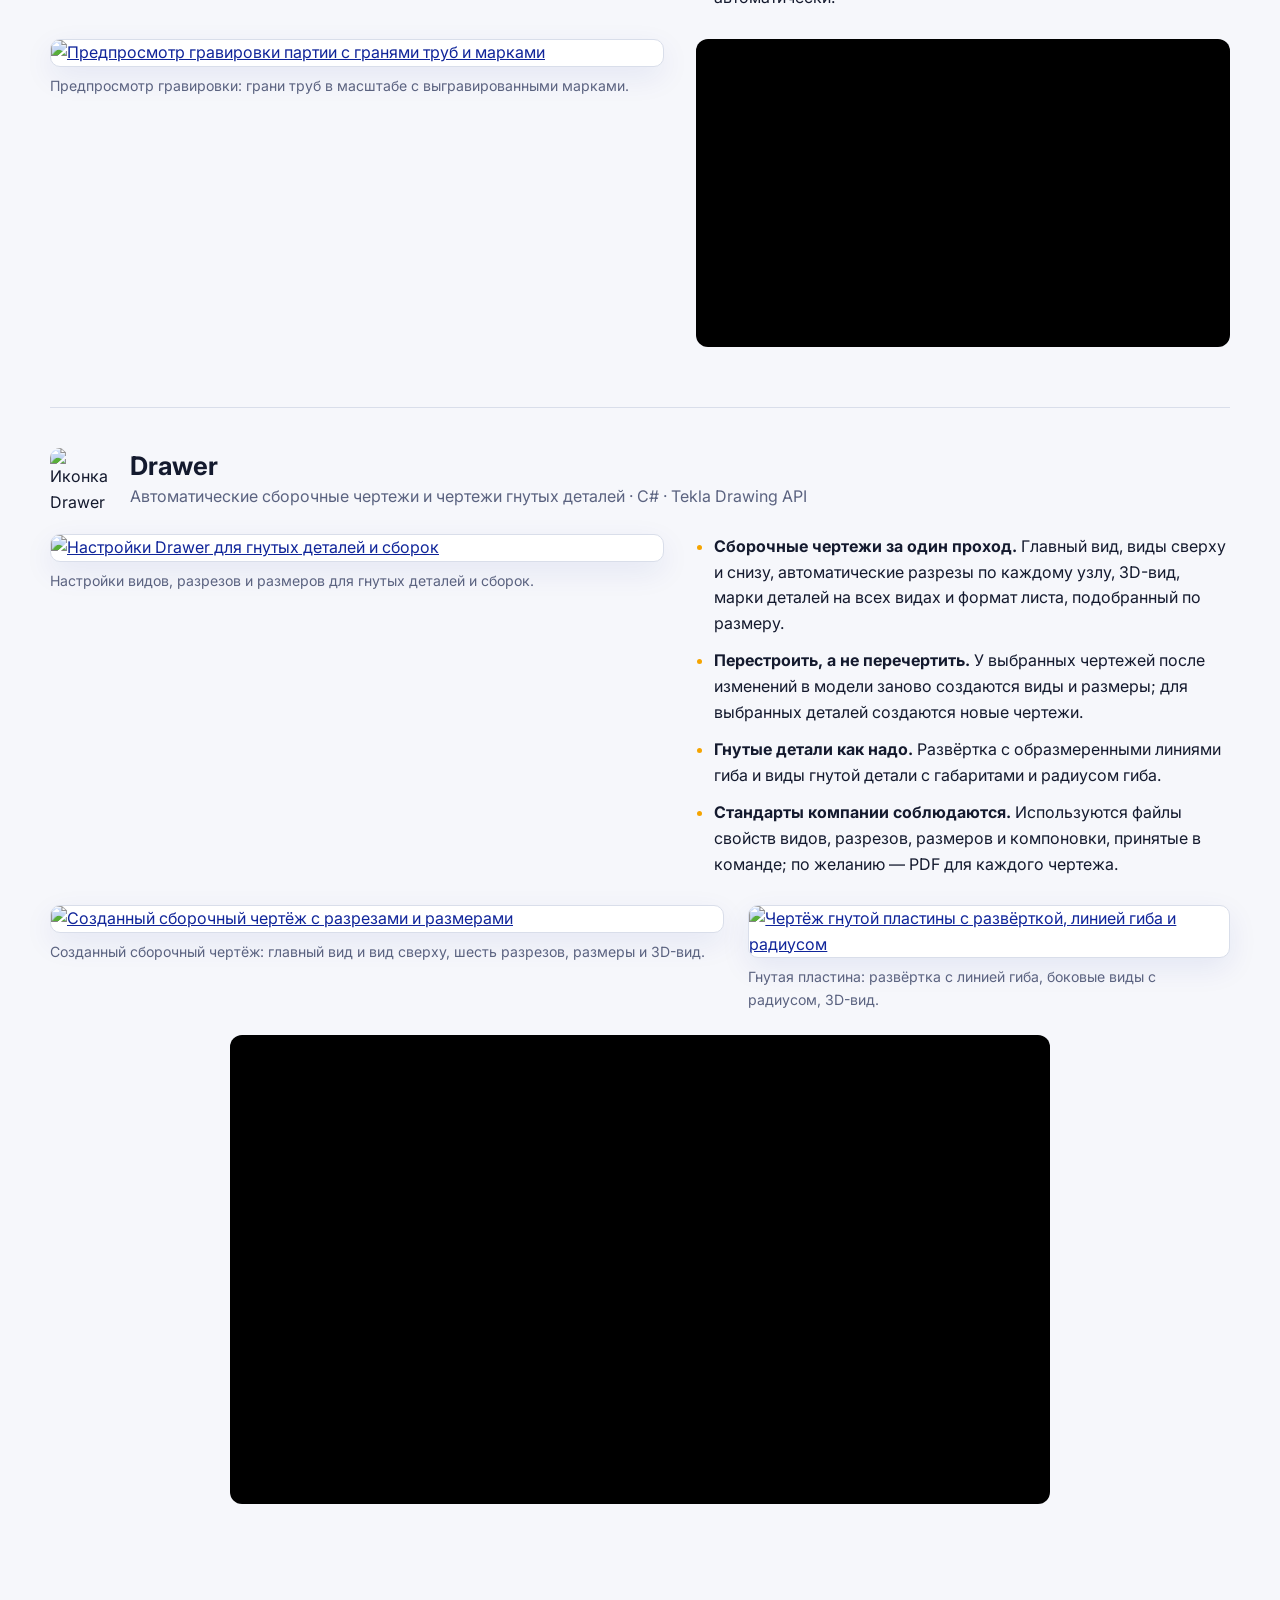
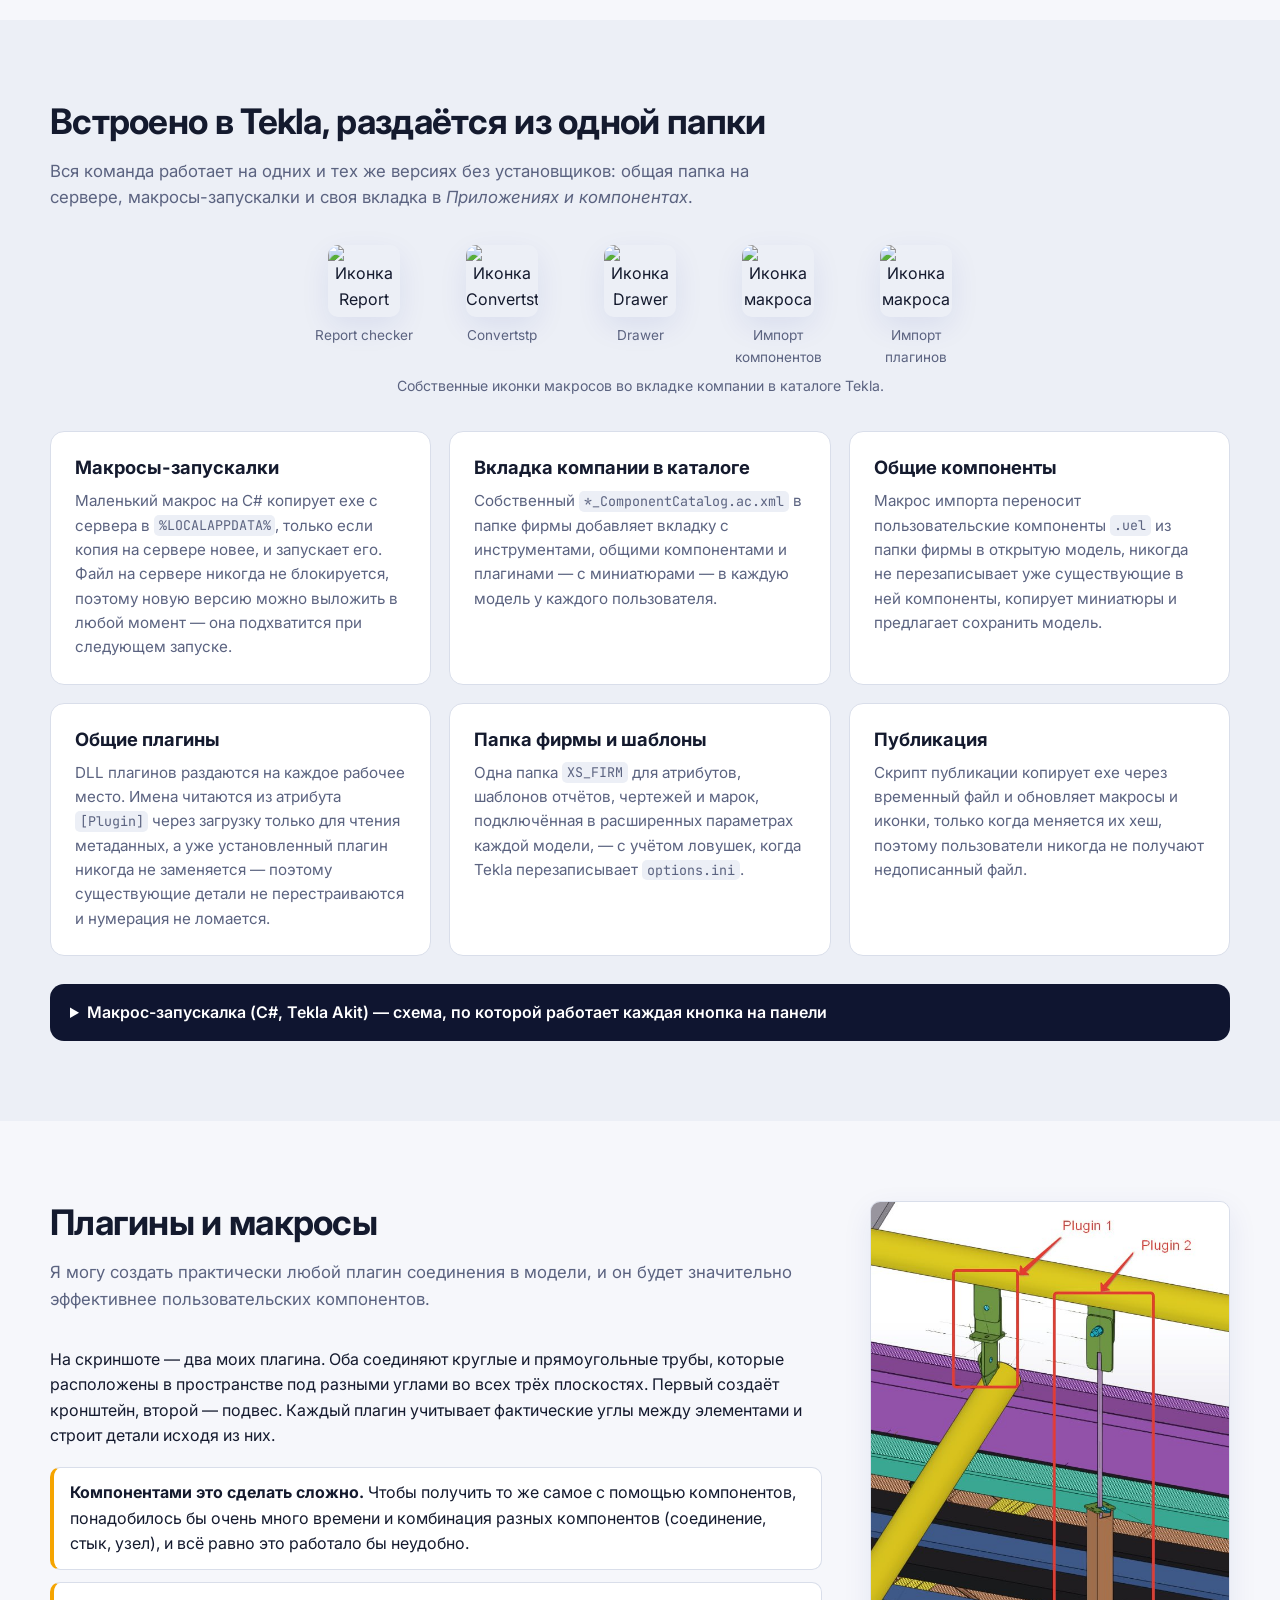
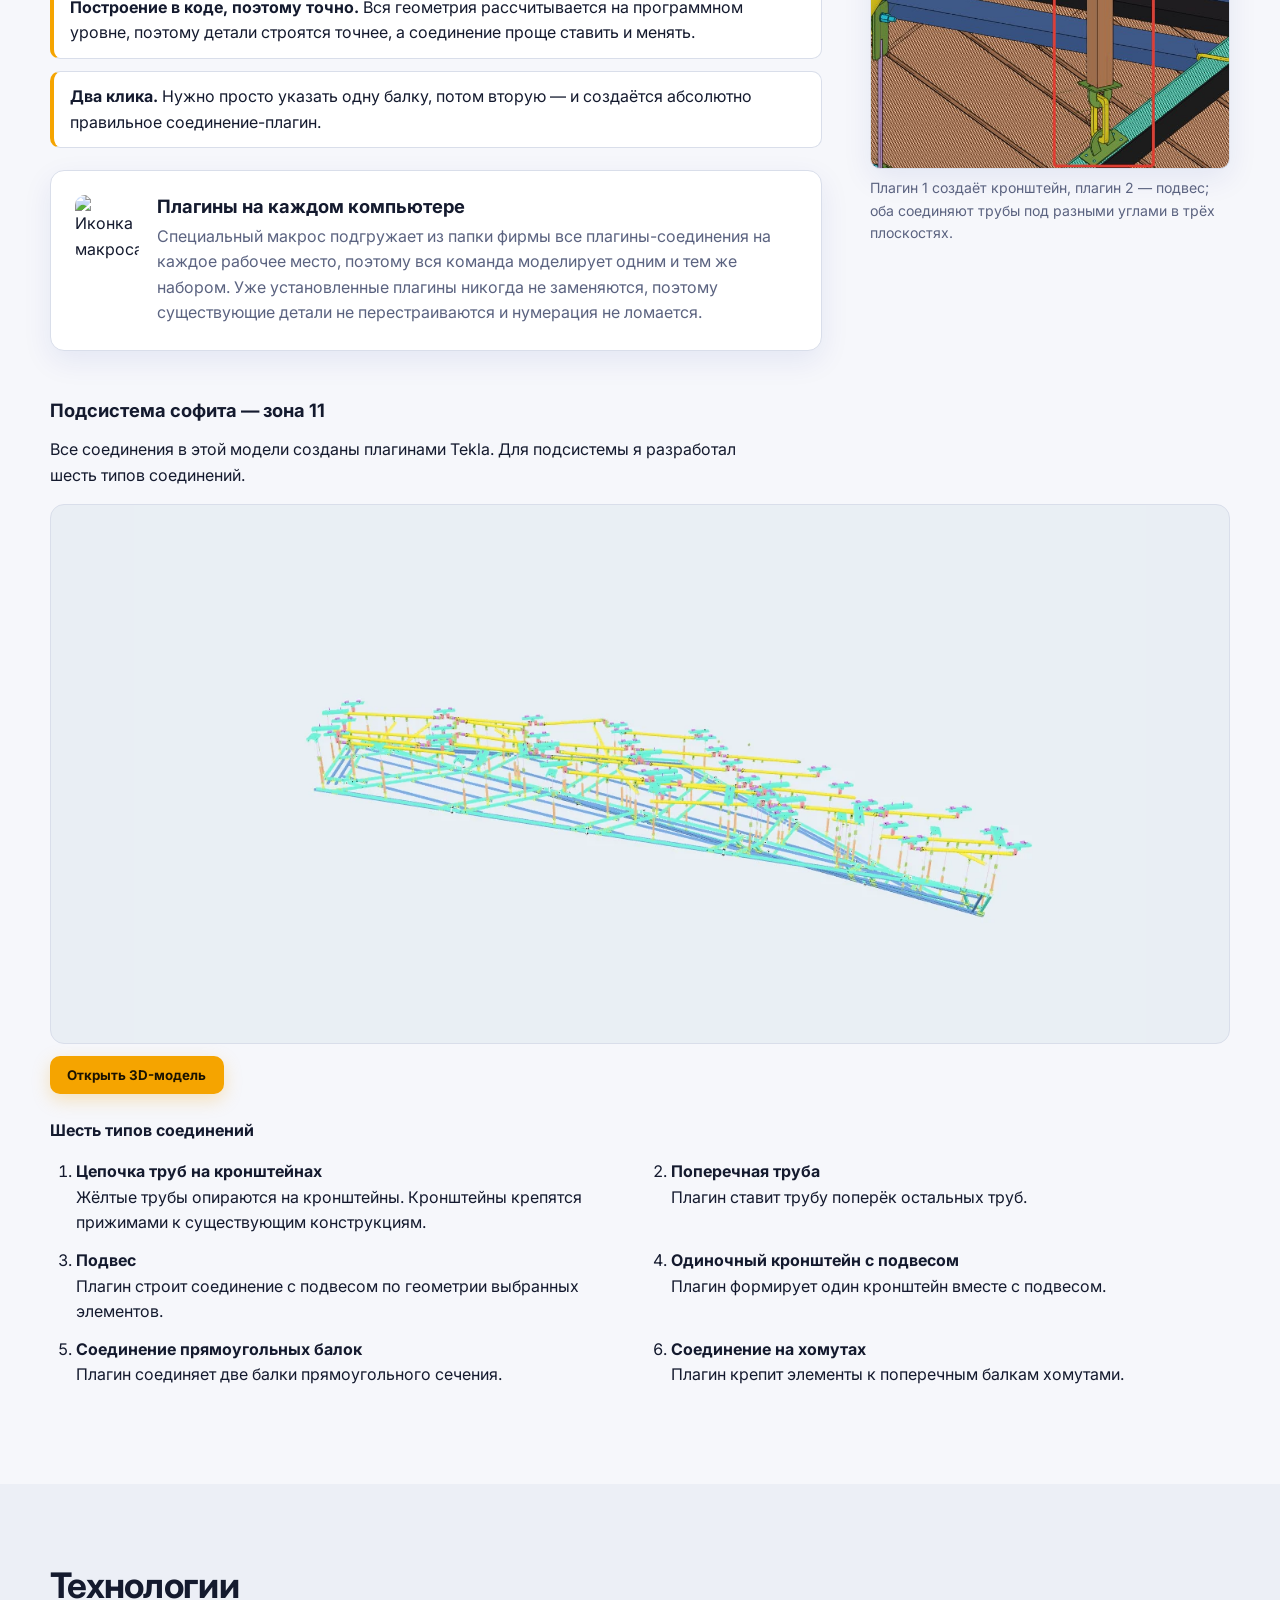
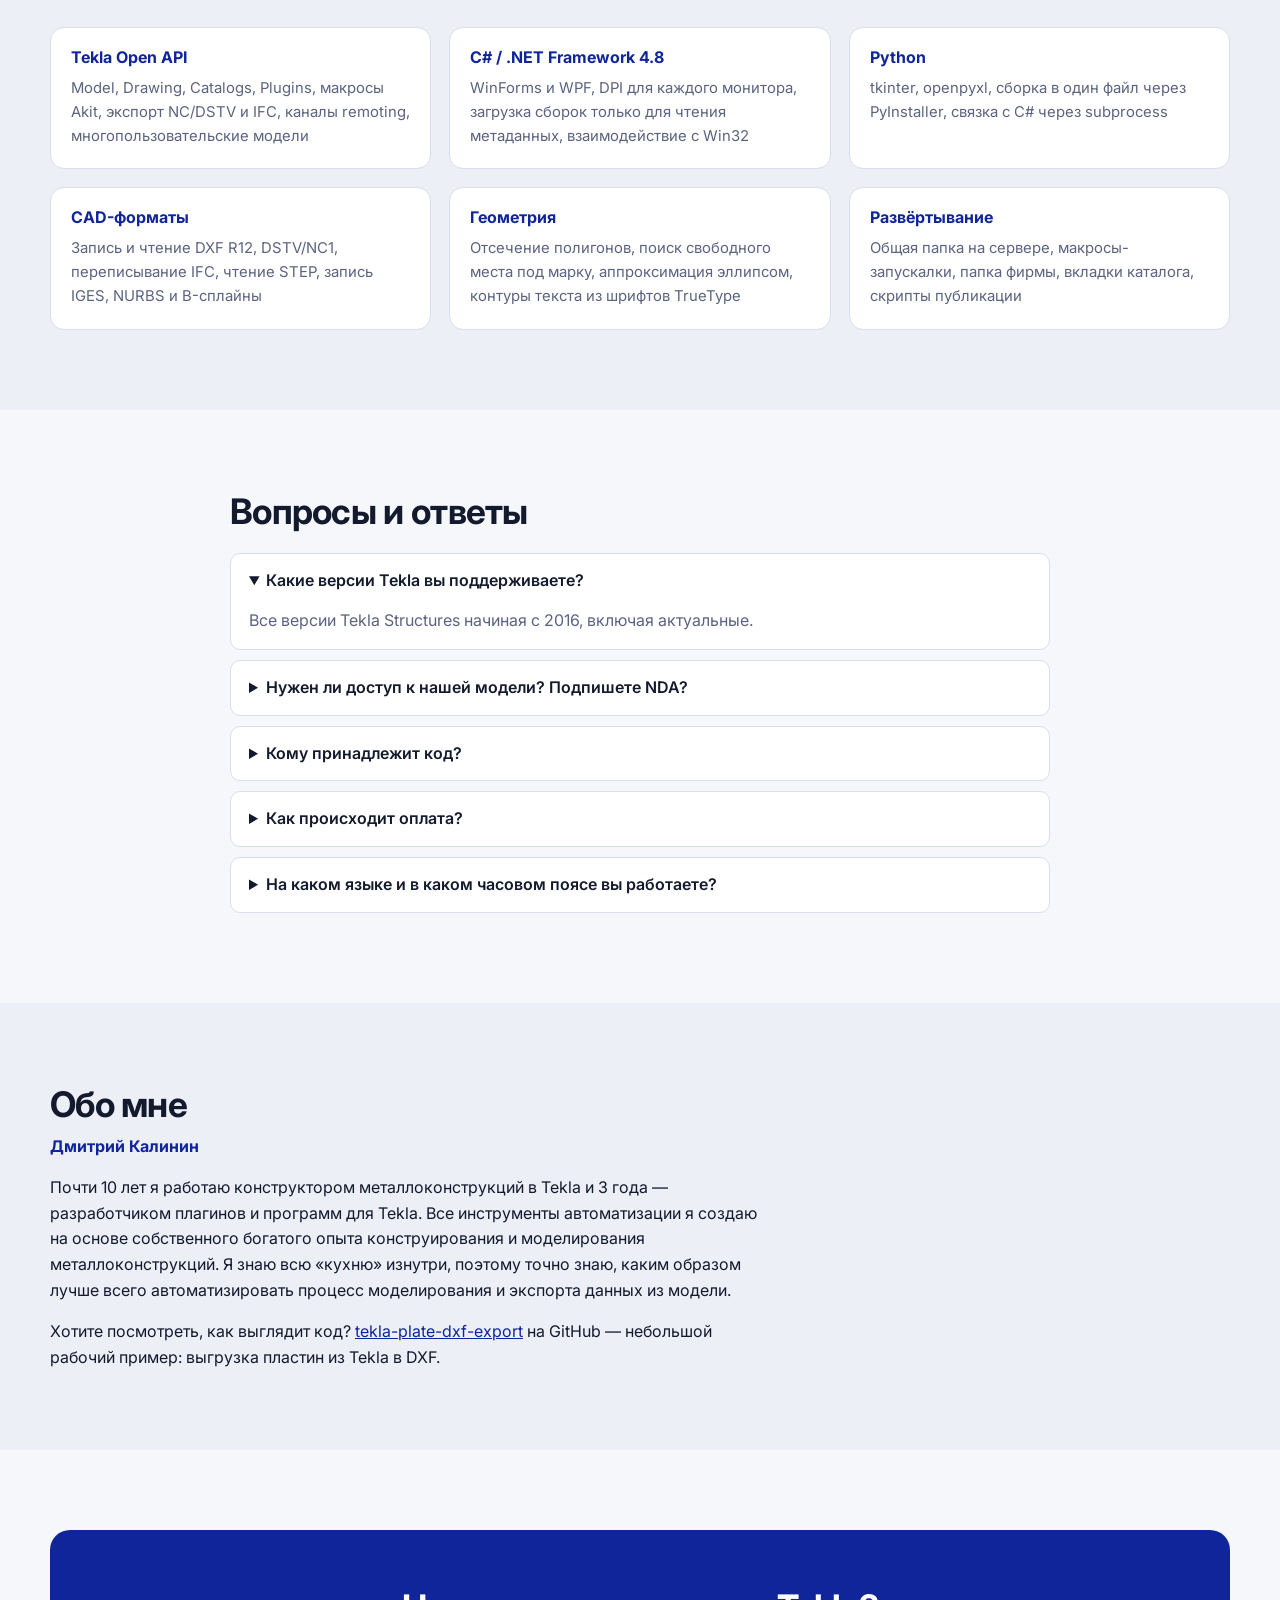
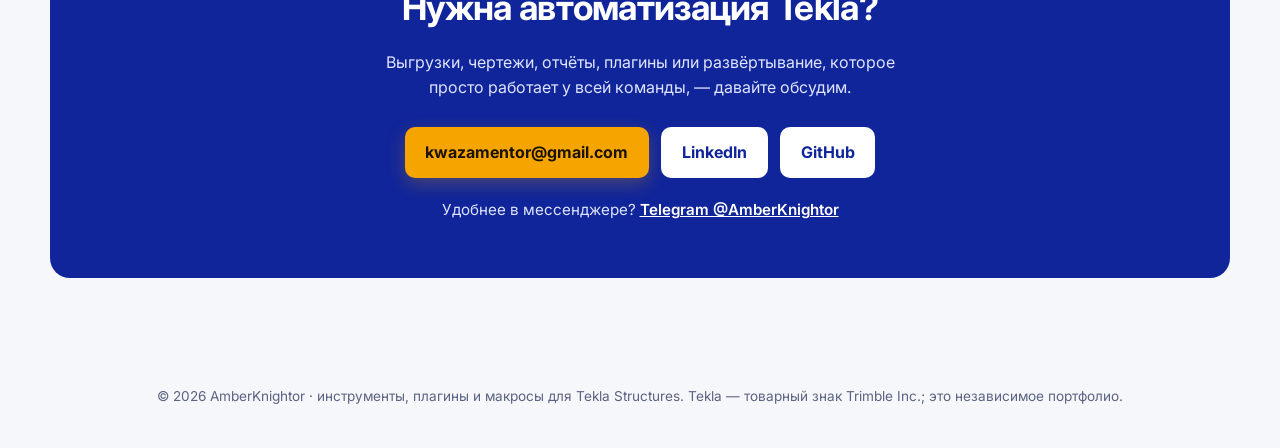
==== commit 0821e6f1: "Show interactive soffit frame and six Tekla connection types" ====
--- a/ru/index.html
+++ b/ru/index.html
@@ -495,6 +495,30 @@
       <figcaption>Плагин 1 создаёт кронштейн, плагин 2 — подвес; оба соединяют трубы под разными углами в трёх плоскостях.</figcaption>
     </figure>
   </div>
+  <div class="wrap soffit-demo">
+    <h3 id="soffit-title">Подсистема софита — зона 11</h3>
+    <p>Все соединения в этой модели созданы плагинами Tekla. Для подсистемы я разработал шесть типов соединений.</p>
+    <div class="soffit-viewer" data-model-src="../assets/img/soffit-11.glb" data-alt="Стальная подсистема софита: жёлтая цепочка труб, поперечные балки, кронштейны и подвесы"
+      data-loading="Загружаю 3D-модель…" data-error="Не удалось загрузить 3D-модель. Можно повторить попытку.">
+      <div class="soffit-viewport">
+        <img class="soffit-poster" src="../assets/img/soffit-11.webp" alt="Стальная подсистема софита: жёлтая цепочка труб, поперечные балки, кронштейны и подвесы" width="1280" height="680" loading="lazy">
+      </div>
+      <div class="soffit-controls">
+        <button class="btn" type="button" hidden>Открыть 3D-модель</button>
+        <p class="soffit-status" role="status"></p>
+        <p class="soffit-hint" hidden>Перетащите модель, чтобы повернуть её. Для приближения используйте колёсико мыши или жест двумя пальцами.</p>
+      </div>
+    </div>
+    <h4>Шесть типов соединений</h4>
+    <ol class="soffit-types">
+      <li><b>Цепочка труб на кронштейнах</b>Жёлтые трубы опираются на кронштейны. Кронштейны крепятся прижимами к существующим конструкциям.</li>
+      <li><b>Поперечная труба</b>Плагин ставит трубу поперёк остальных труб.</li>
+      <li><b>Подвес</b>Плагин строит соединение с подвесом по геометрии выбранных элементов.</li>
+      <li><b>Одиночный кронштейн с подвесом</b>Плагин формирует один кронштейн вместе с подвесом.</li>
+      <li><b>Соединение прямоугольных балок</b>Плагин соединяет две балки прямоугольного сечения.</li>
+      <li><b>Соединение на хомутах</b>Плагин крепит элементы к поперечным балкам хомутами.</li>
+    </ol>
+  </div>
 </section>
 
 <!-- ============================================================ STACK -->
@@ -589,5 +613,6 @@
 </div>
 
 <script src="../assets/js/main.js"></script>
+<script type="module" src="../assets/js/soffit-viewer.js"></script>
 </body>
 </html>
--- a/assets/css/style.css
+++ b/assets/css/style.css
@@ -264,3 +264,24 @@
 .lightbox-close { position: absolute; top: 14px; right: 20px; font-size: 2.2rem; color: #fff; background: none; border: 0; cursor: pointer; }
 
 @media (prefers-reduced-motion: reduce) { .bar-fill { animation: none; } html { scroll-behavior: auto; } }
+
+.soffit-demo { margin-top: 48px; }
+.soffit-demo > p { max-width: 72ch; }
+.soffit-demo h4 { margin: 24px 0 12px; }
+.soffit-viewport {
+  height: clamp(280px, 50vw, 540px); position: relative; overflow: hidden;
+  background: #e9eef4; border: 1px solid var(--line); border-radius: var(--radius);
+}
+.soffit-viewport > * { position: absolute; inset: 0; width: 100%; height: 100%; }
+.soffit-poster { object-fit: contain; }
+.soffit-viewport model-viewer { opacity: 0; background: #e9eef4; }
+.soffit-viewport model-viewer.is-ready { opacity: 1; }
+.soffit-controls { display: flex; align-items: center; flex-wrap: wrap; gap: 8px 16px; padding-top: 12px; }
+.soffit-controls [hidden] { display: none; }
+.soffit-controls button { border: 0; cursor: pointer; font-family: inherit; }
+.soffit-controls button:disabled { cursor: progress; }
+.soffit-controls p { margin: 0; color: var(--muted); }
+.soffit-status:empty { display: none; }
+.soffit-types { display: grid; grid-template-columns: repeat(2, minmax(0, 1fr)); gap: 12px 36px; padding-left: 1.6em; }
+.soffit-types b { display: block; }
+@media (max-width: 620px) { .soffit-types { grid-template-columns: 1fr; } }
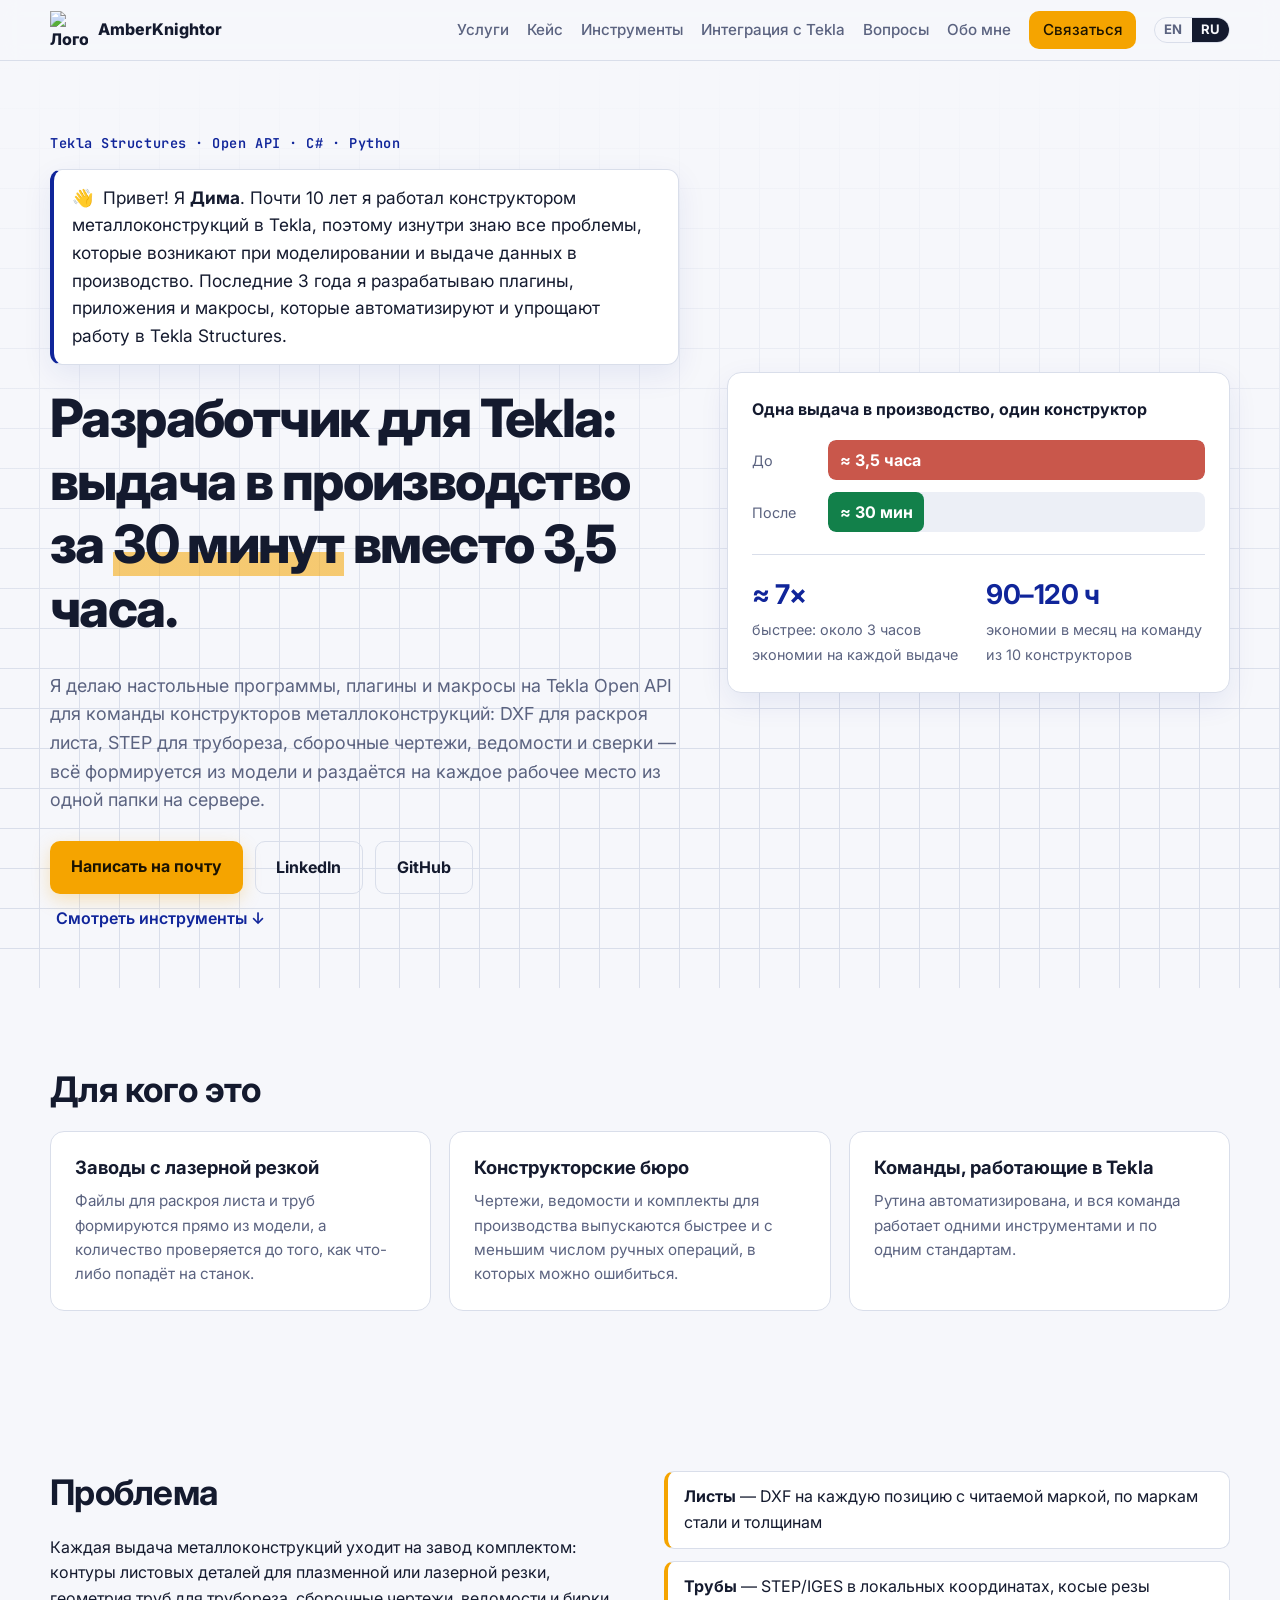
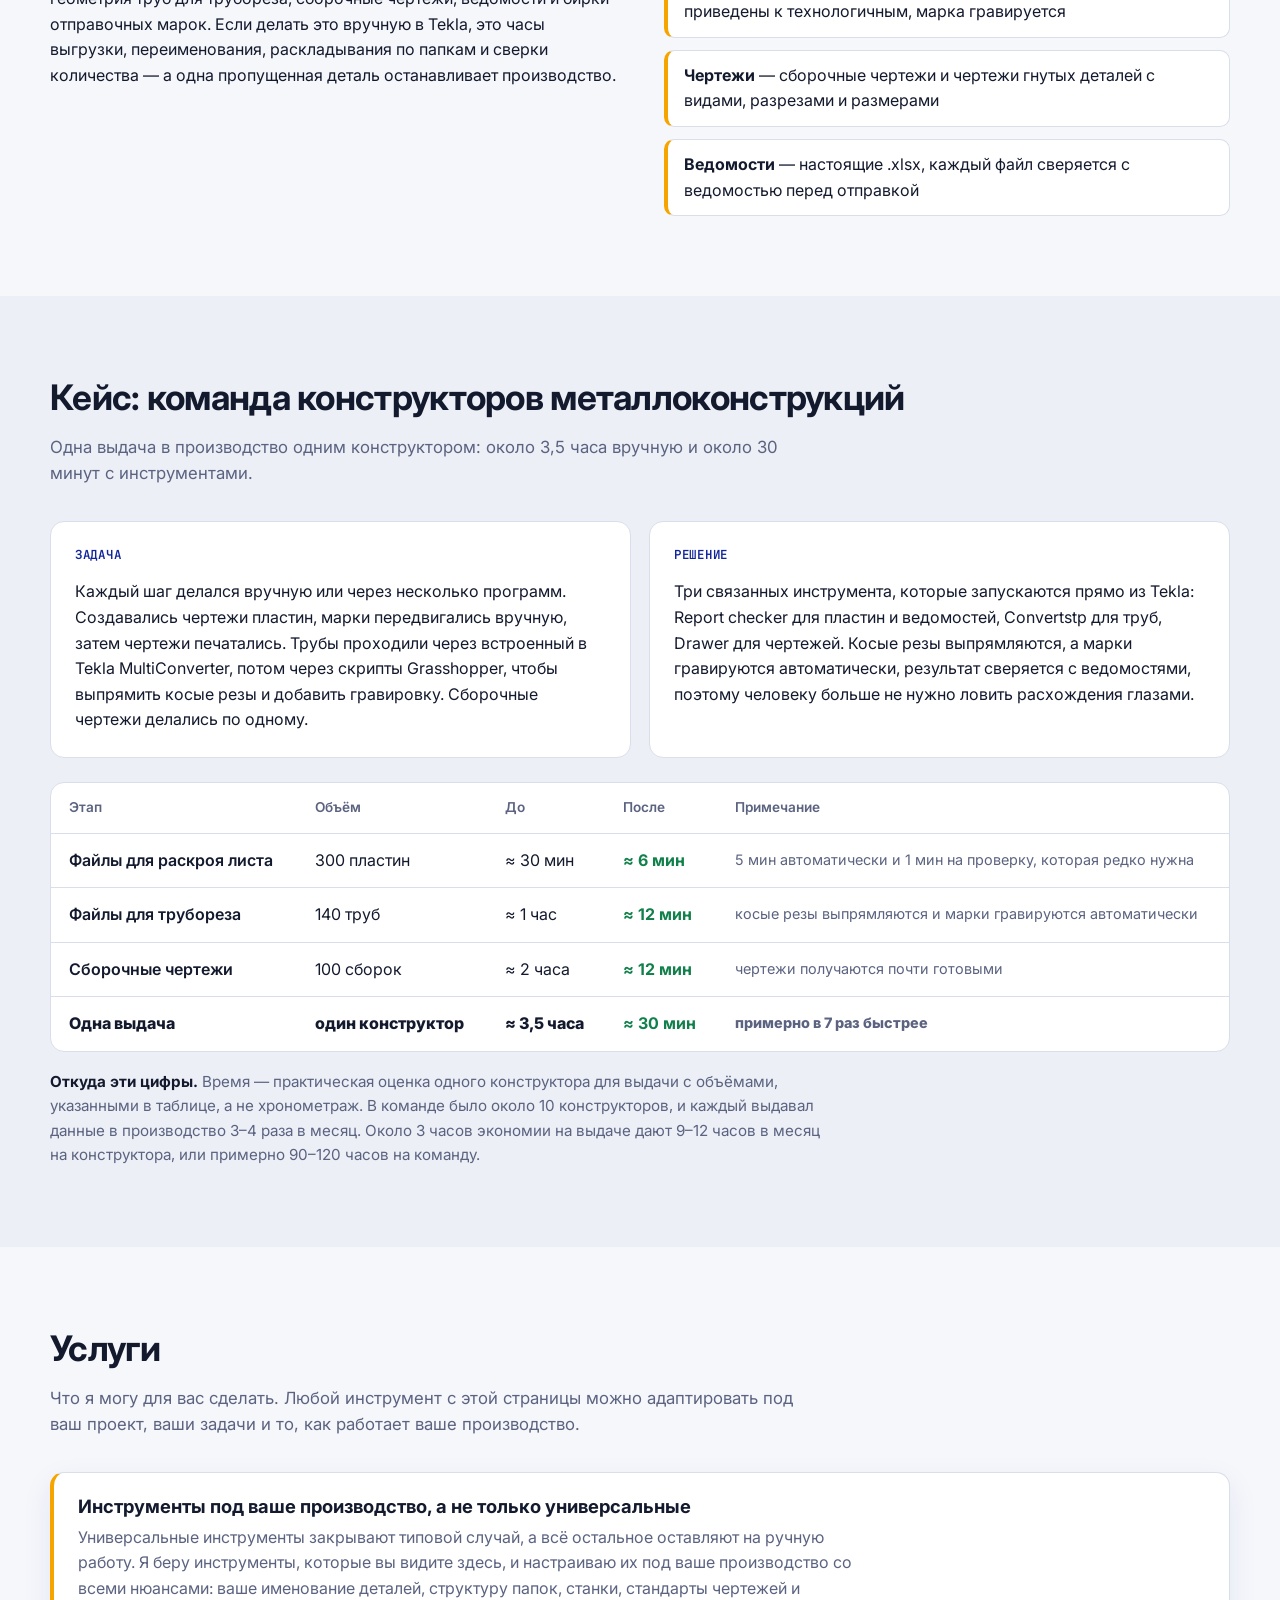
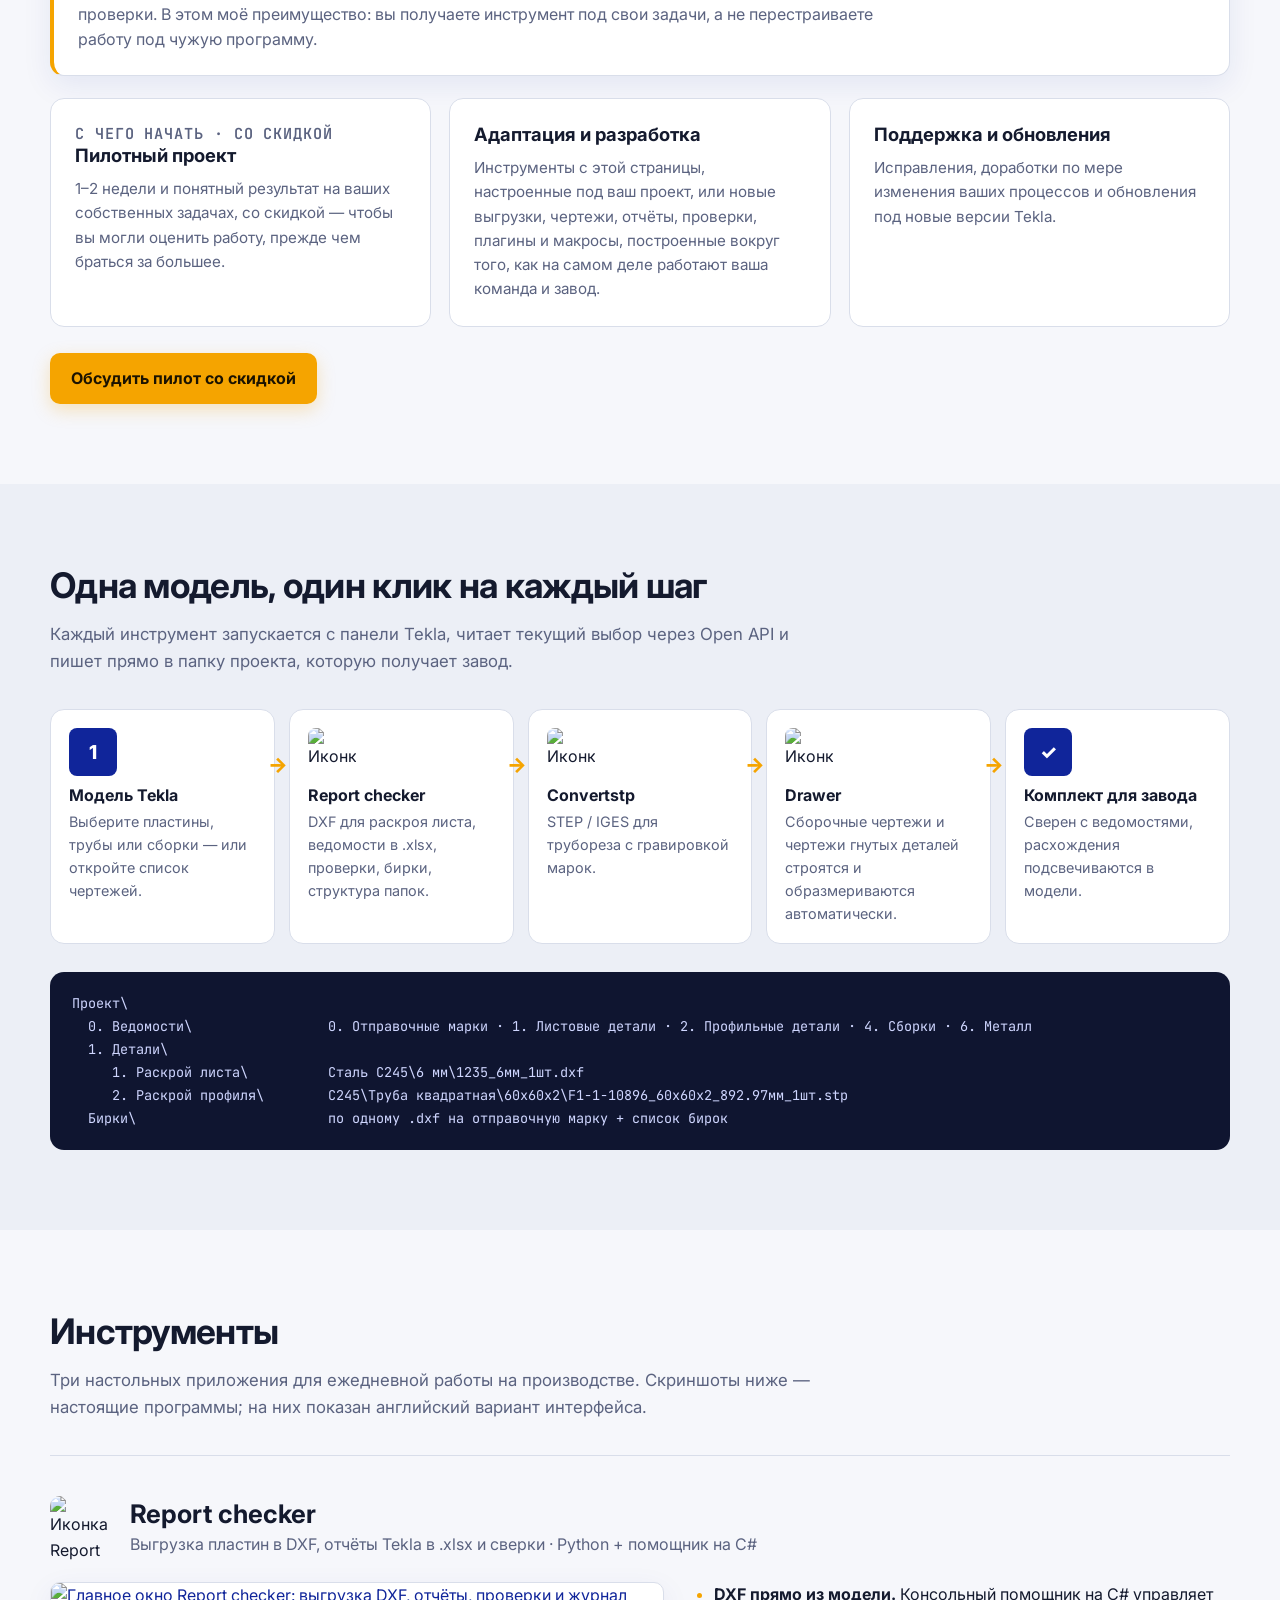
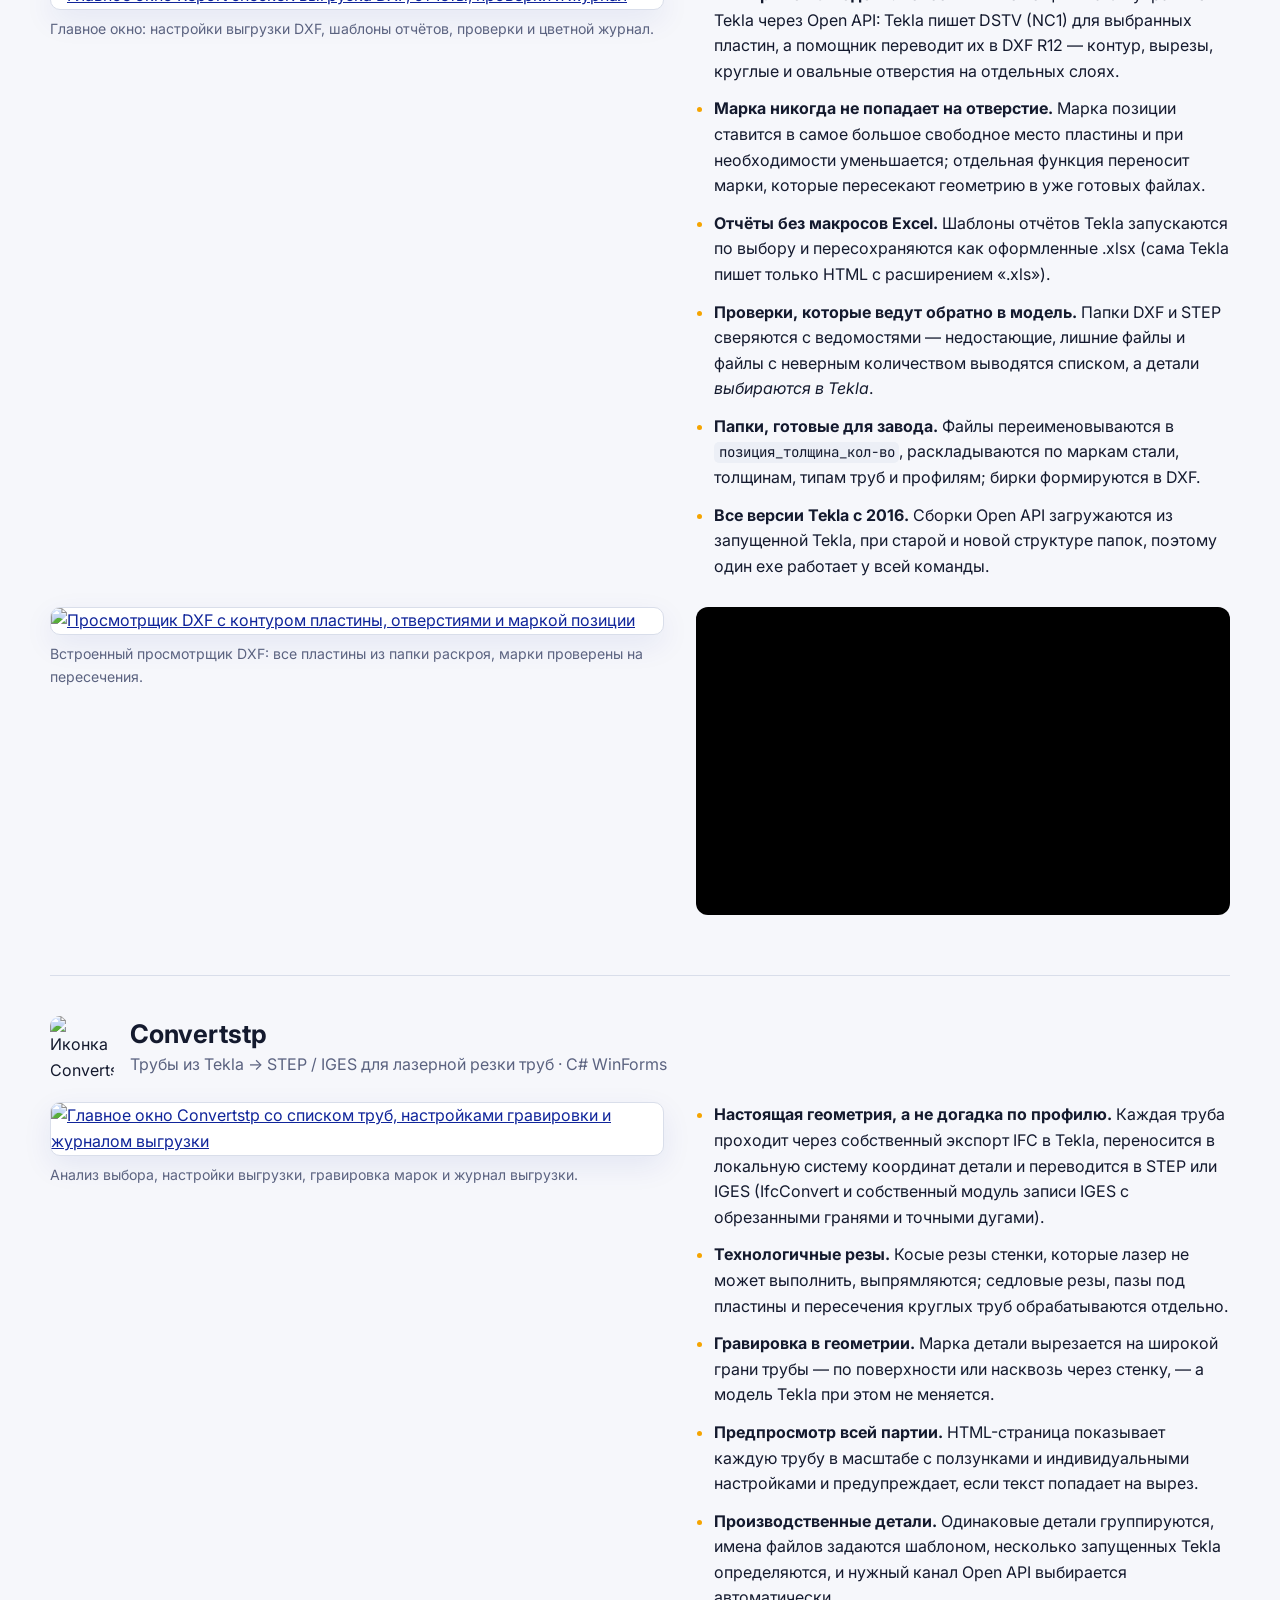
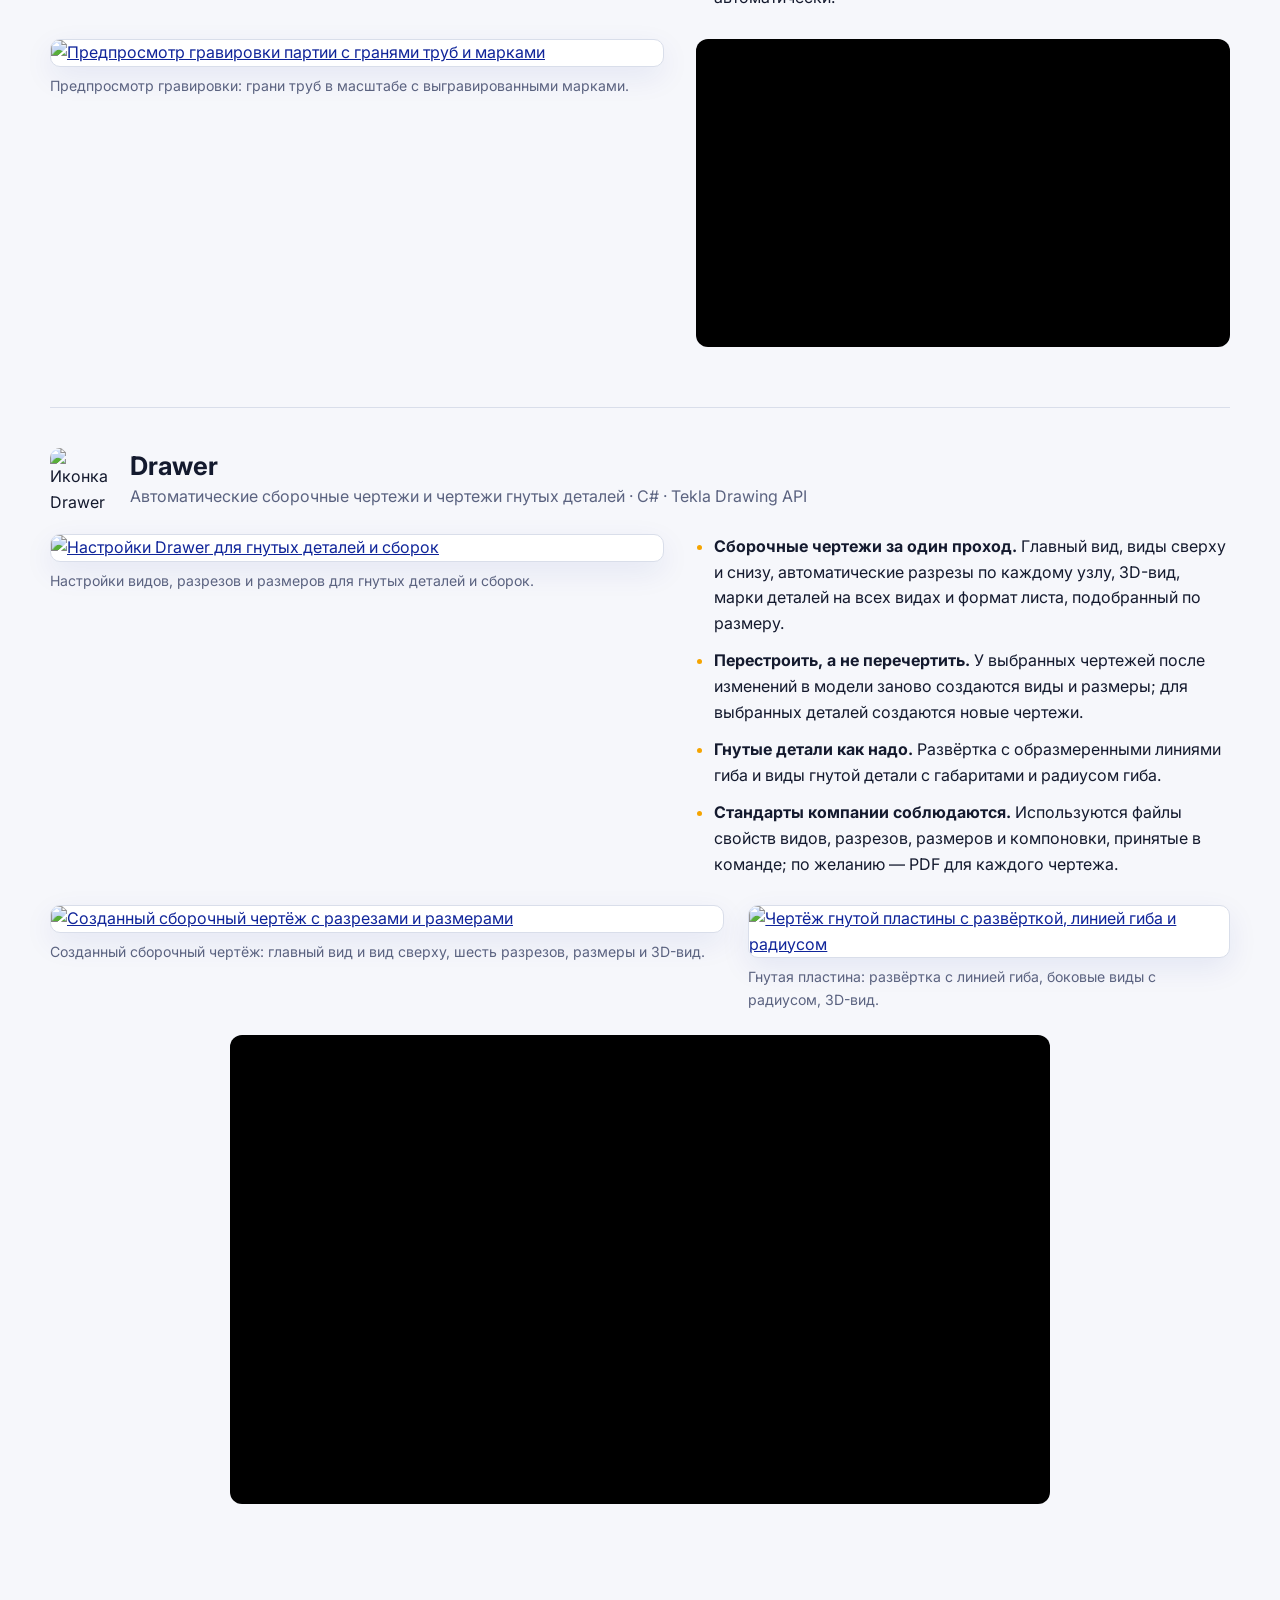
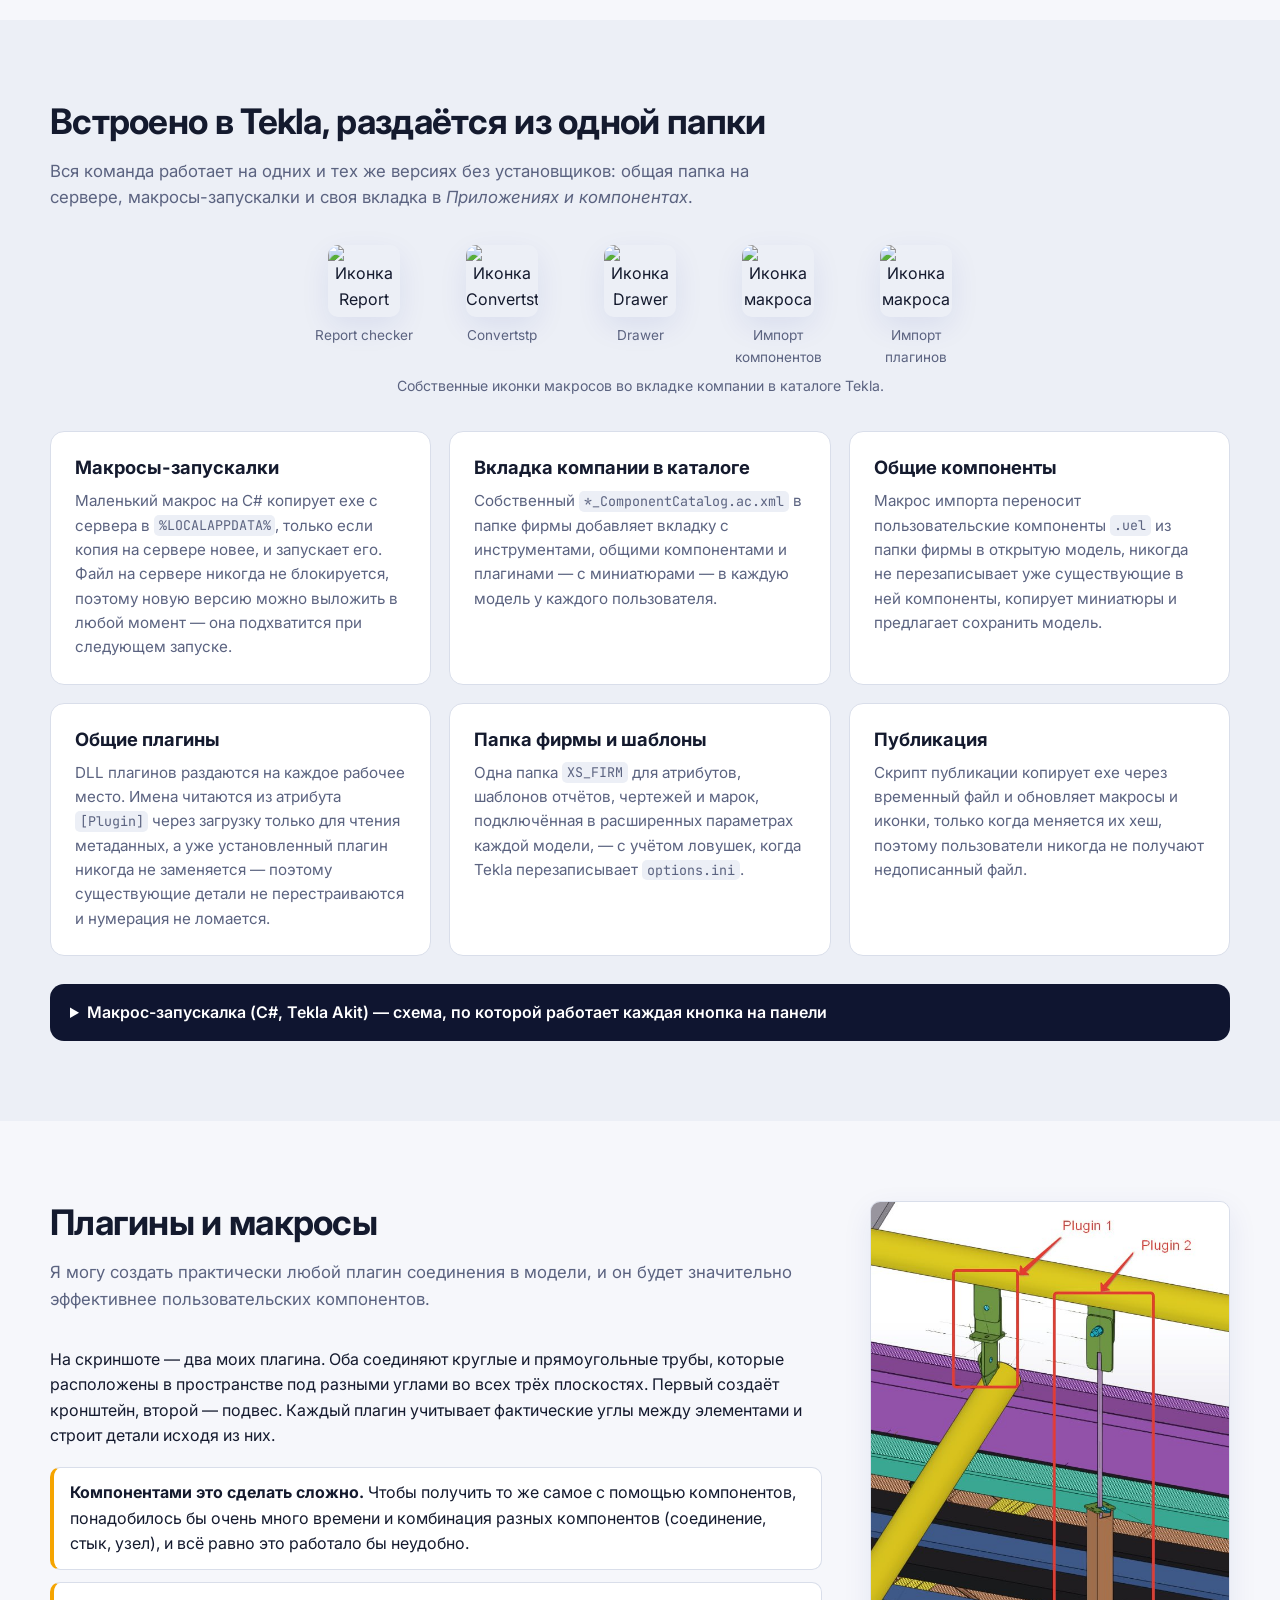
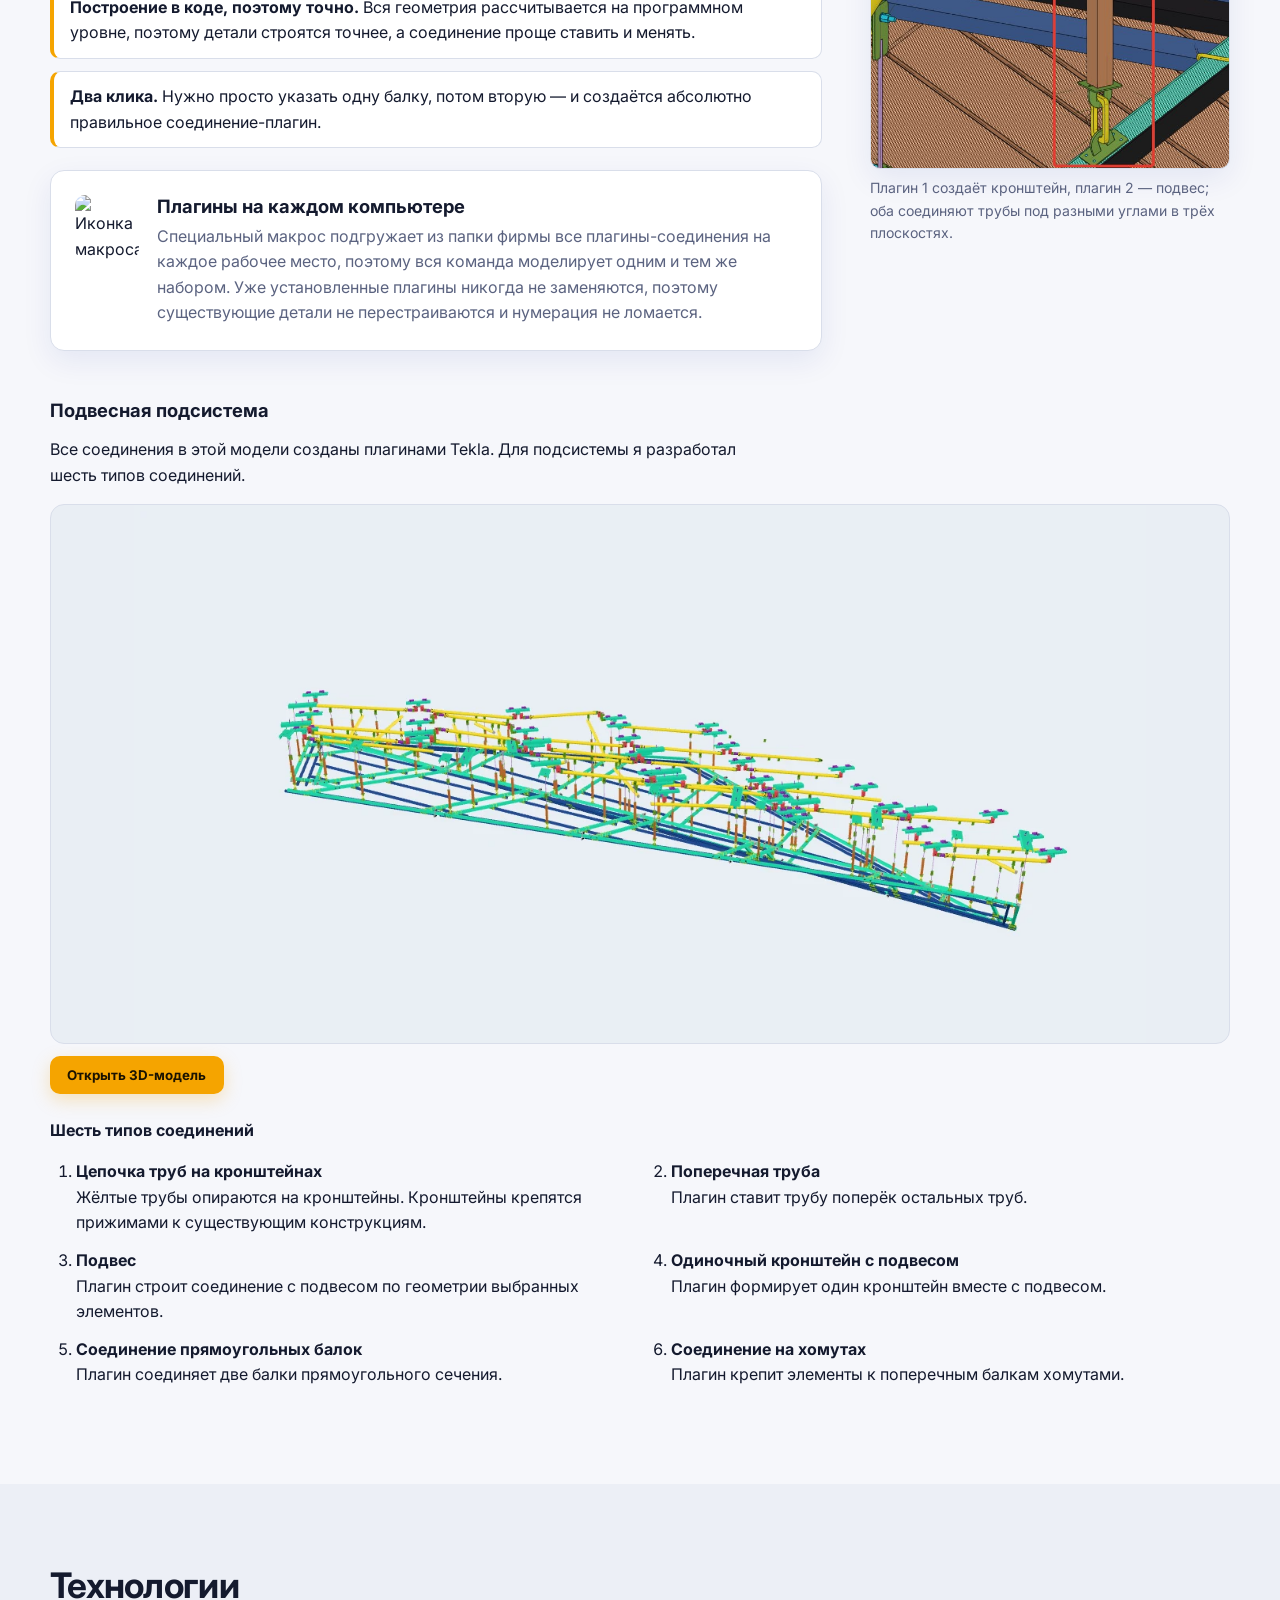
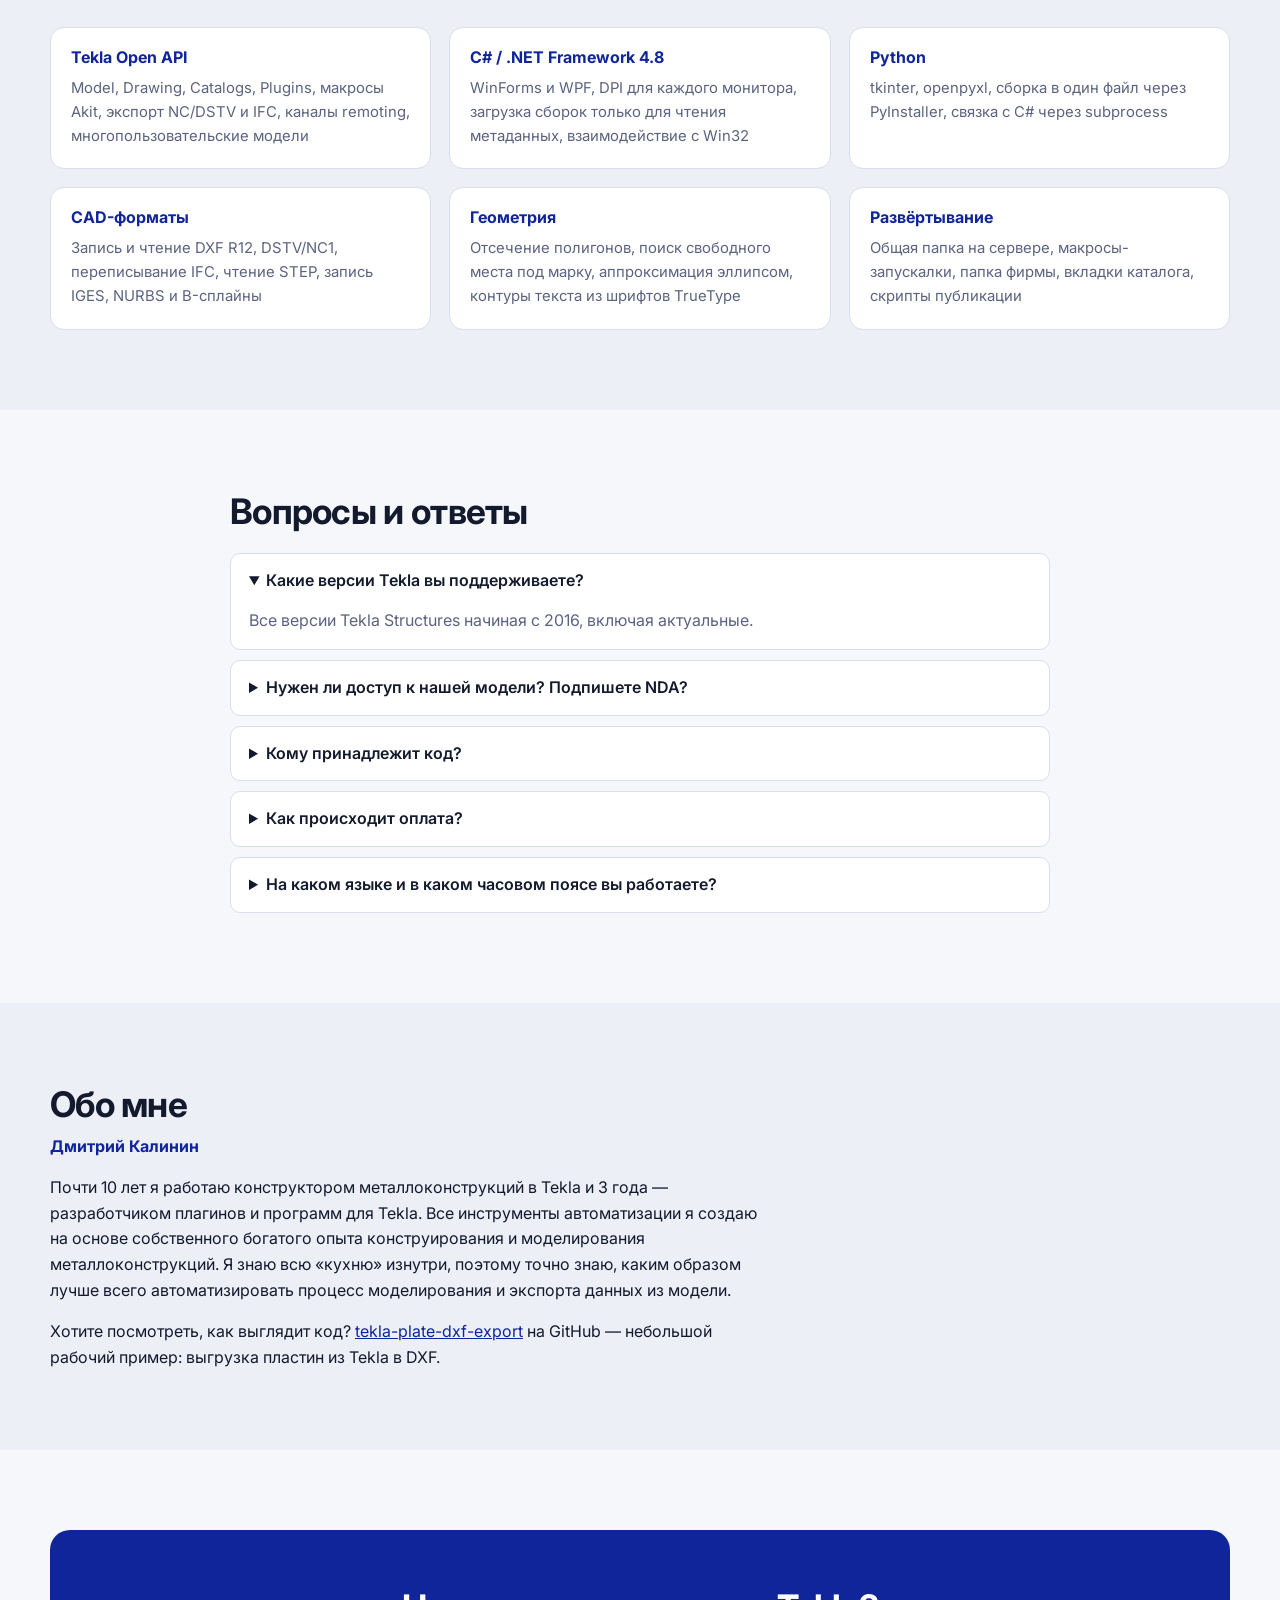
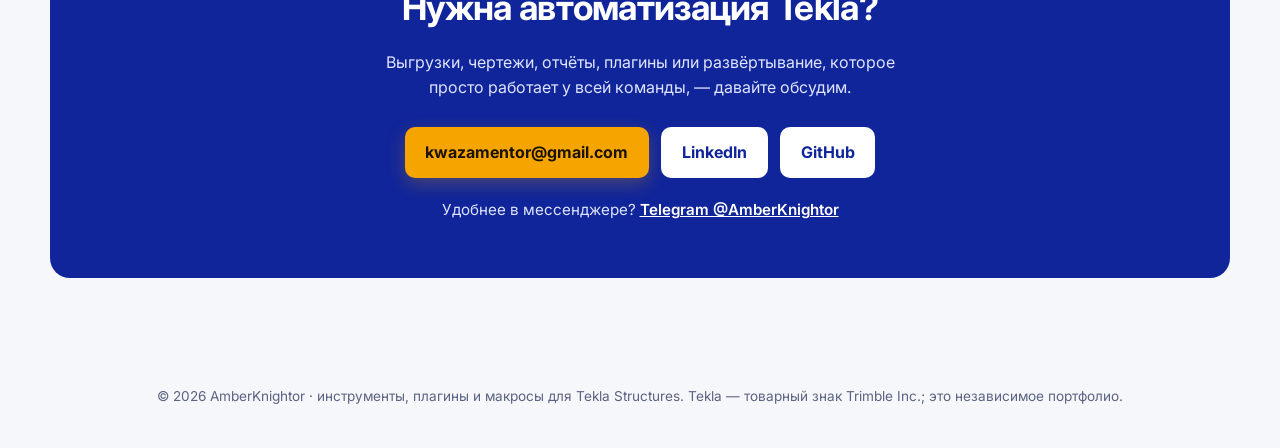
==== commit e4159e53: "Improve suspended frame colors and close-up controls" ====
--- a/ru/index.html
+++ b/ru/index.html
@@ -496,17 +496,17 @@
     </figure>
   </div>
   <div class="wrap soffit-demo">
-    <h3 id="soffit-title">Подсистема софита — зона 11</h3>
+    <h3 id="soffit-title">Подвесная подсистема</h3>
     <p>Все соединения в этой модели созданы плагинами Tekla. Для подсистемы я разработал шесть типов соединений.</p>
-    <div class="soffit-viewer" data-model-src="../assets/img/soffit-11.glb" data-alt="Стальная подсистема софита: жёлтая цепочка труб, поперечные балки, кронштейны и подвесы"
+    <div class="soffit-viewer" data-model-src="../assets/img/soffit-11.glb?v=2" data-alt="Стальная подсистема софита: жёлтая цепочка труб, поперечные балки, кронштейны и подвесы"
       data-loading="Загружаю 3D-модель…" data-error="Не удалось загрузить 3D-модель. Можно повторить попытку.">
       <div class="soffit-viewport">
-        <img class="soffit-poster" src="../assets/img/soffit-11.webp" alt="Стальная подсистема софита: жёлтая цепочка труб, поперечные балки, кронштейны и подвесы" width="1280" height="680" loading="lazy">
+        <img class="soffit-poster" src="../assets/img/soffit-11.webp?v=2" alt="Стальная подсистема софита: жёлтая цепочка труб, поперечные балки, кронштейны и подвесы" width="1280" height="680" loading="lazy">
       </div>
       <div class="soffit-controls">
         <button class="btn" type="button" hidden>Открыть 3D-модель</button>
         <p class="soffit-status" role="status"></p>
-        <p class="soffit-hint" hidden>Перетащите модель, чтобы повернуть её. Для приближения используйте колёсико мыши или жест двумя пальцами.</p>
+        <p class="soffit-hint" hidden>Перетаскивайте модель для вращения. Нажмите на деталь, чтобы поставить её в центр, и приблизьте колёсиком или жестом двумя пальцами.</p>
       </div>
     </div>
     <h4>Шесть типов соединений</h4>
@@ -613,6 +613,6 @@
 </div>
 
 <script src="../assets/js/main.js"></script>
-<script type="module" src="../assets/js/soffit-viewer.js"></script>
+<script type="module" src="../assets/js/soffit-viewer.js?v=2"></script>
 </body>
 </html>
